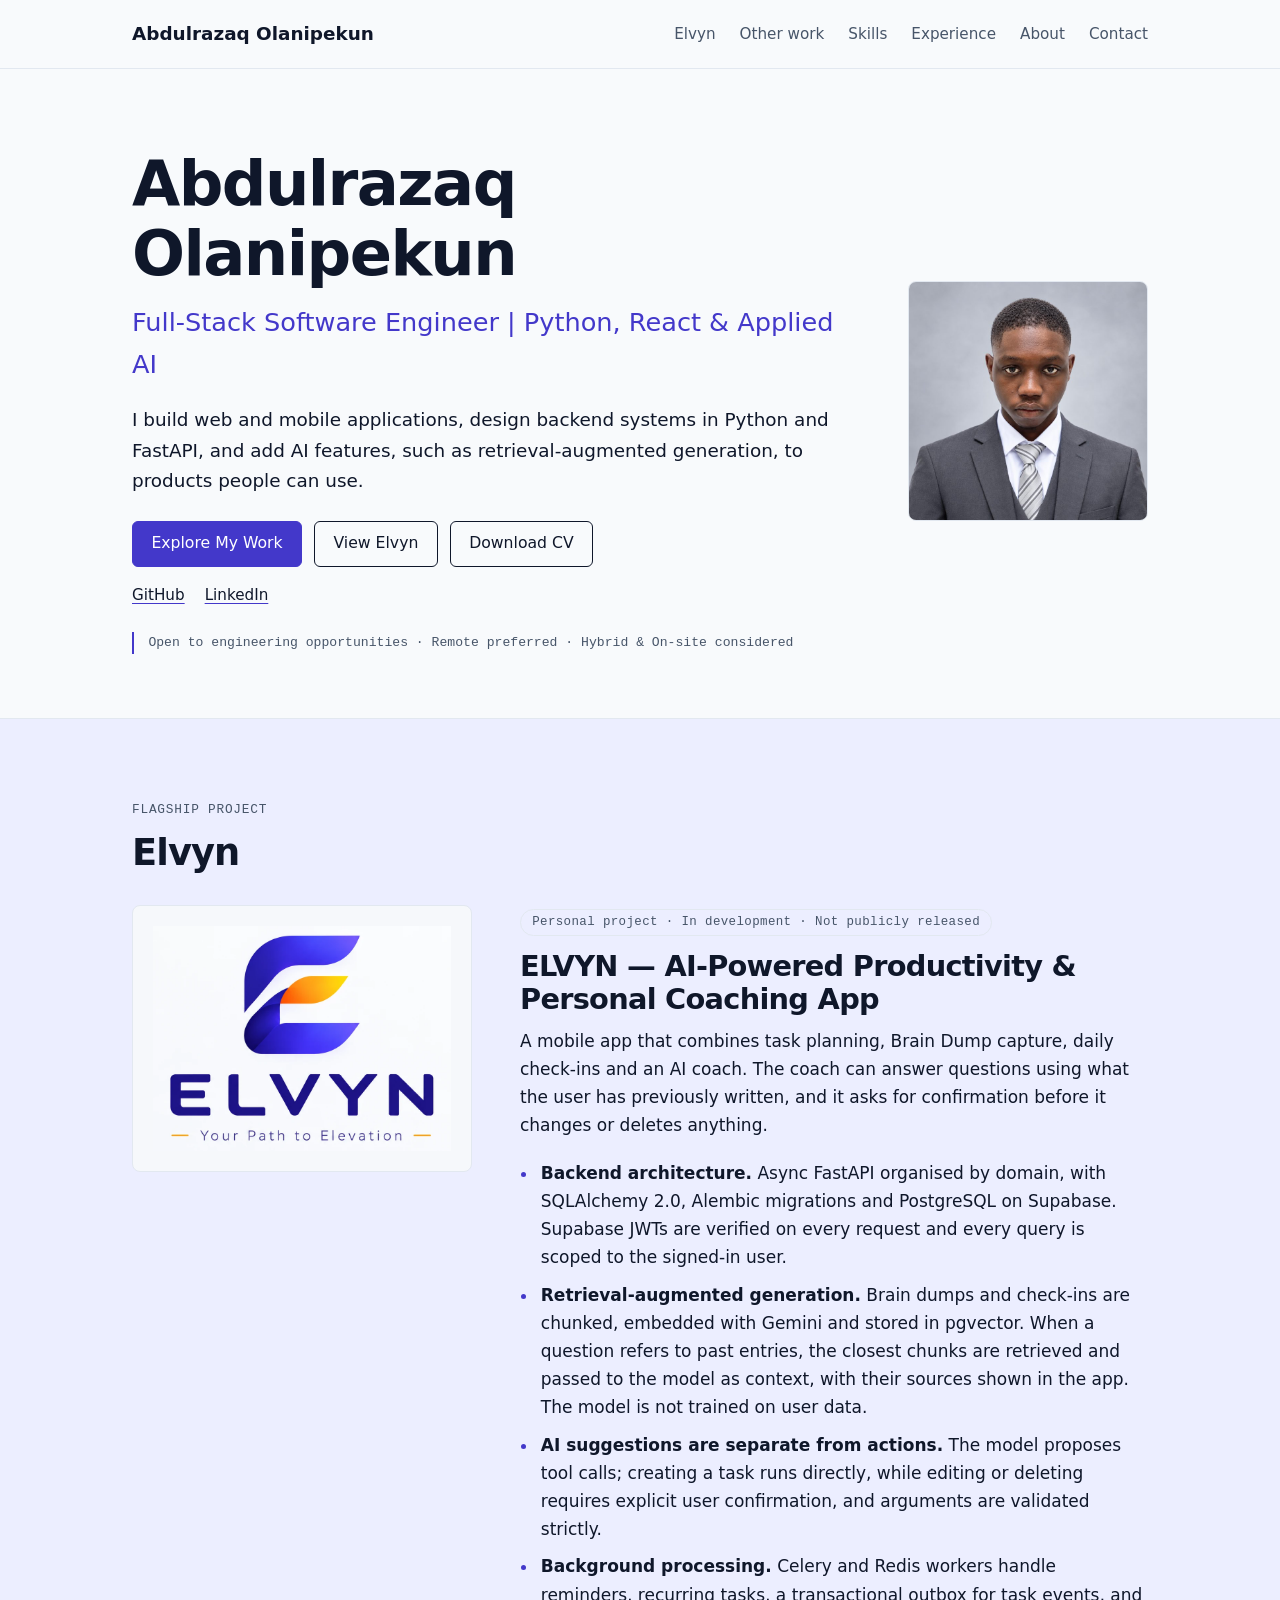
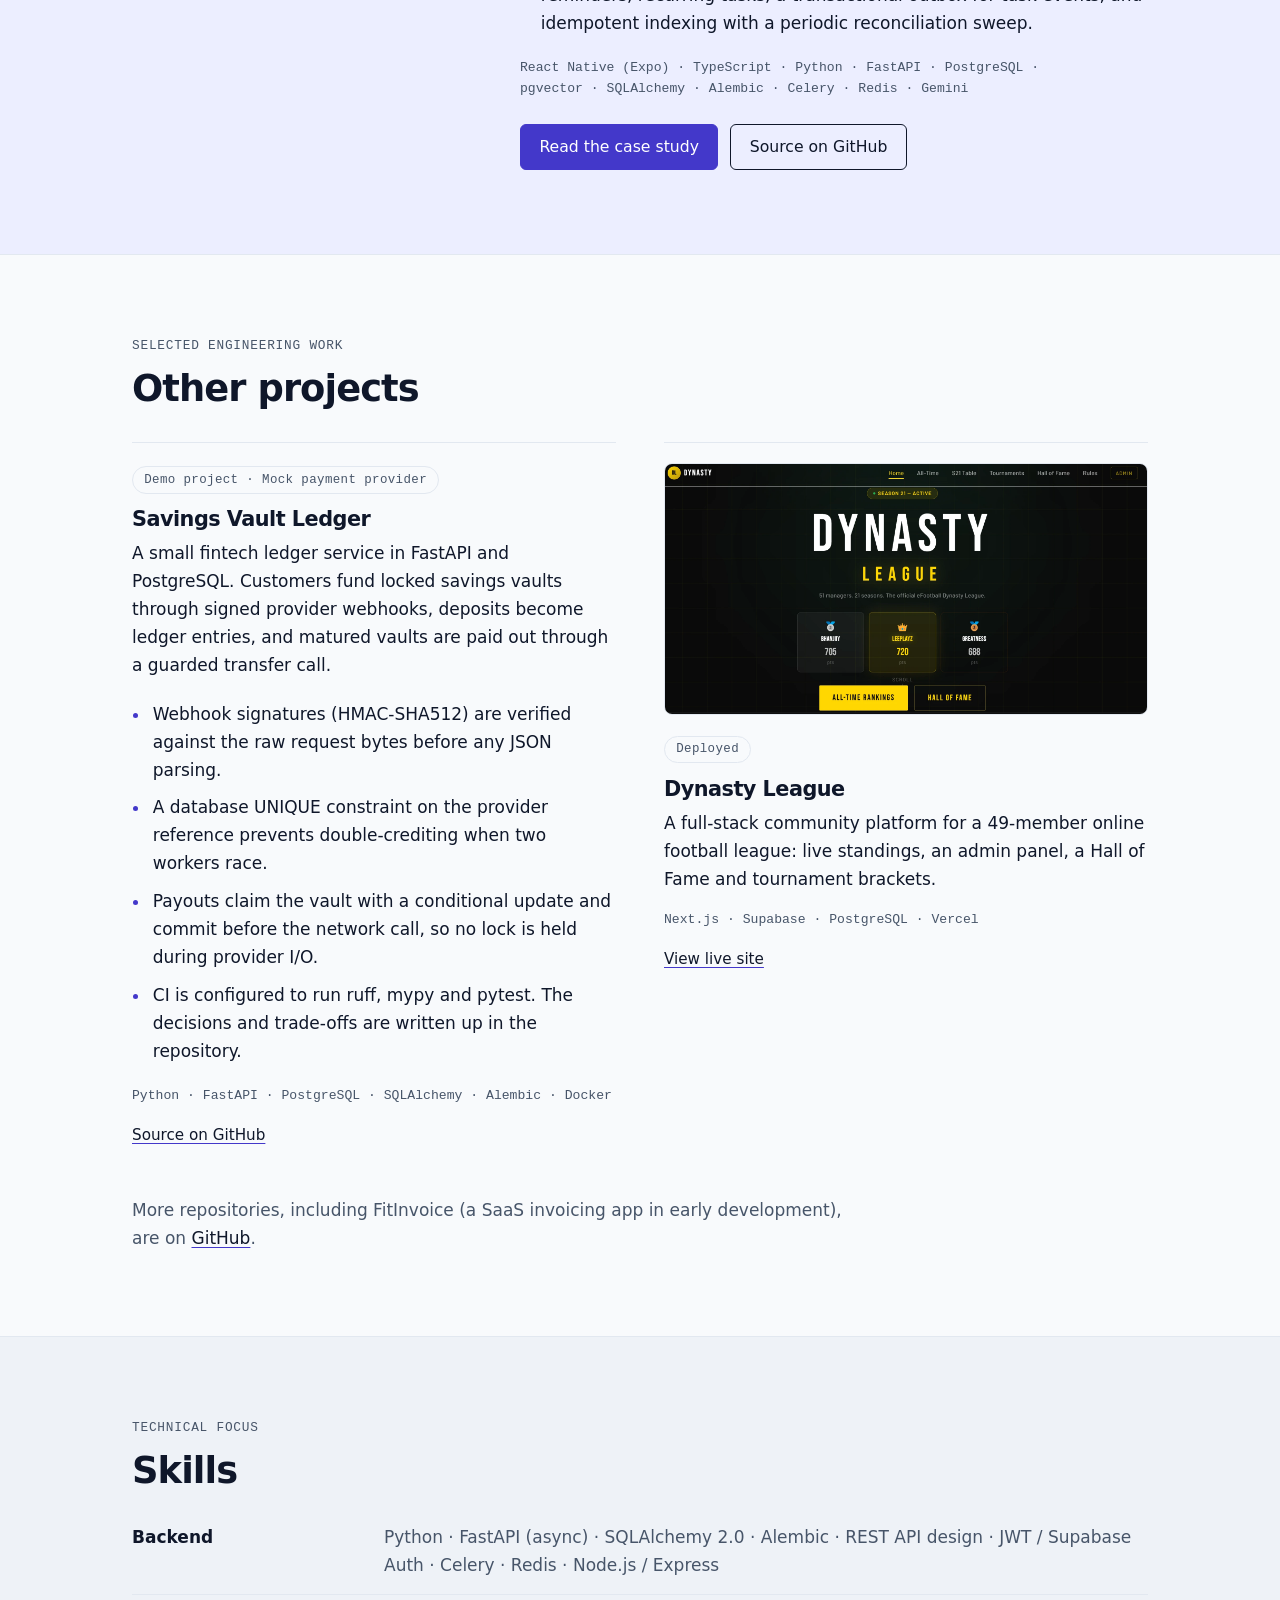
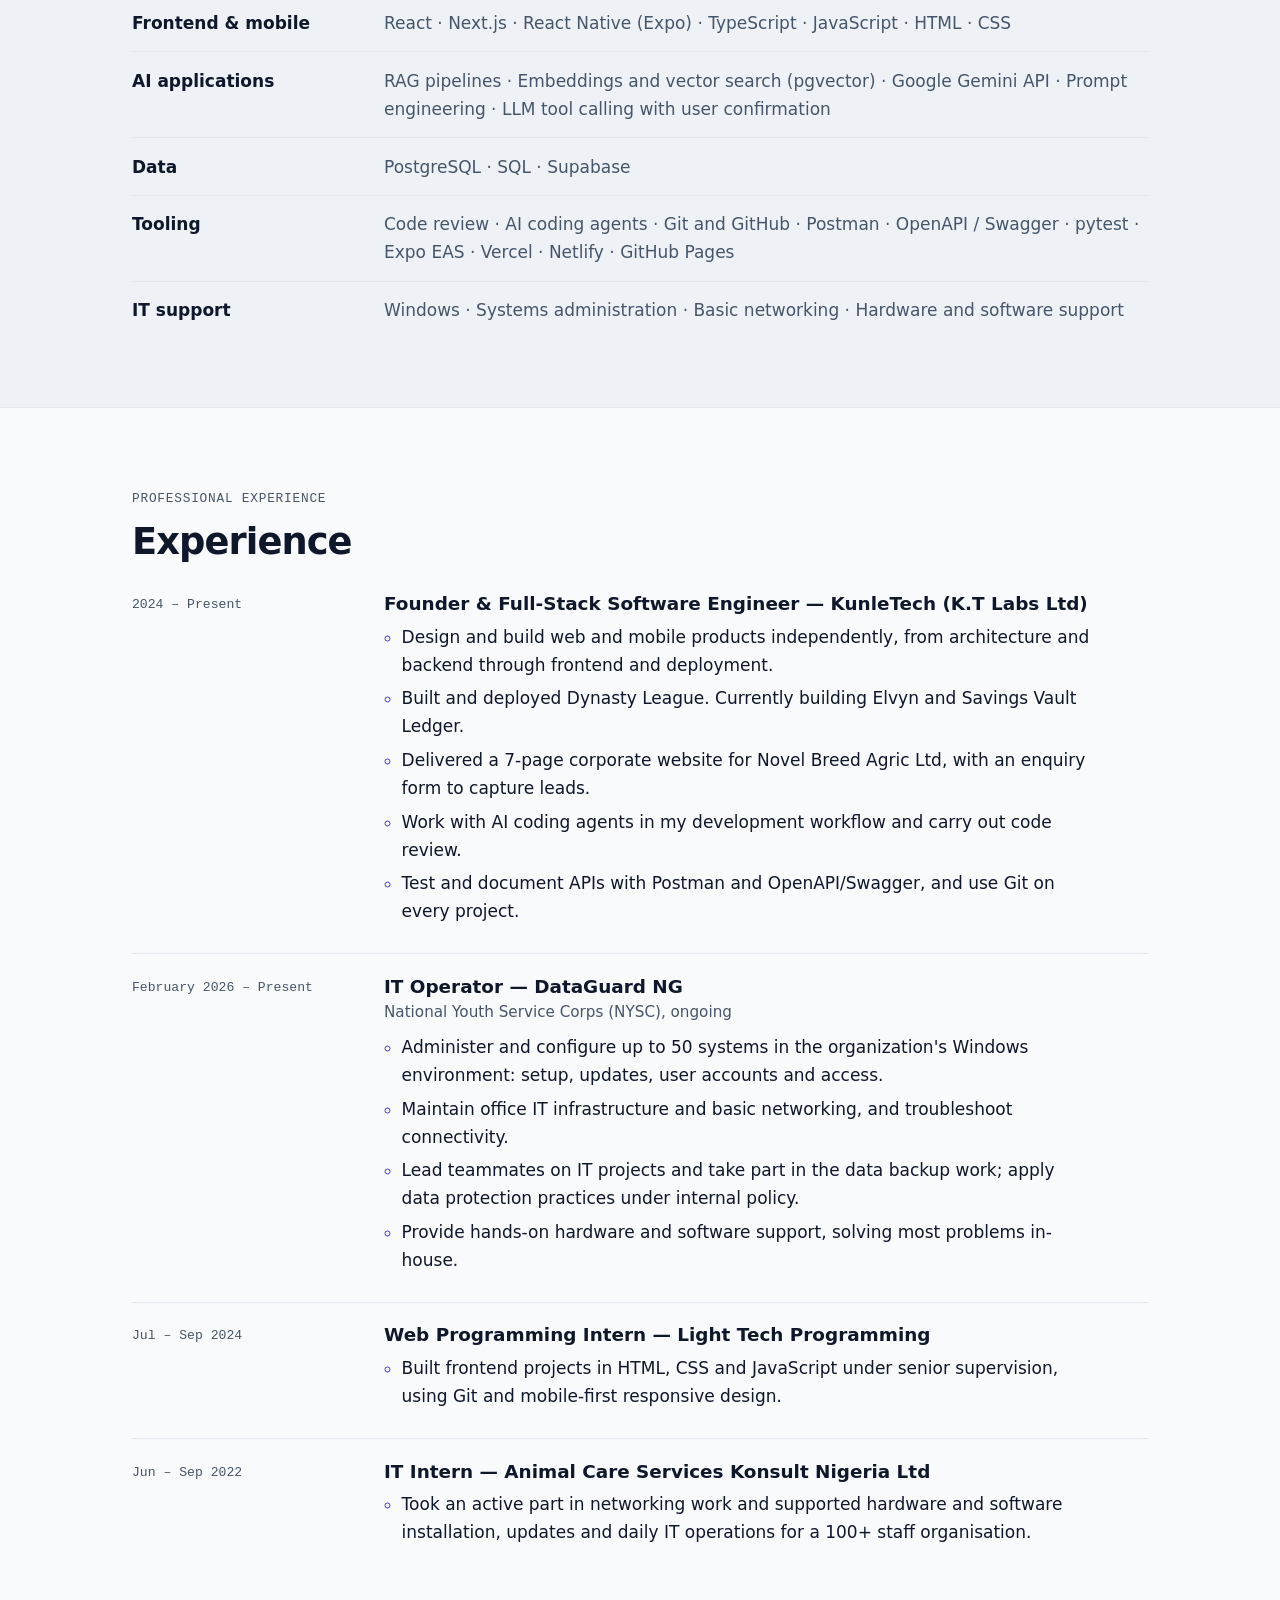
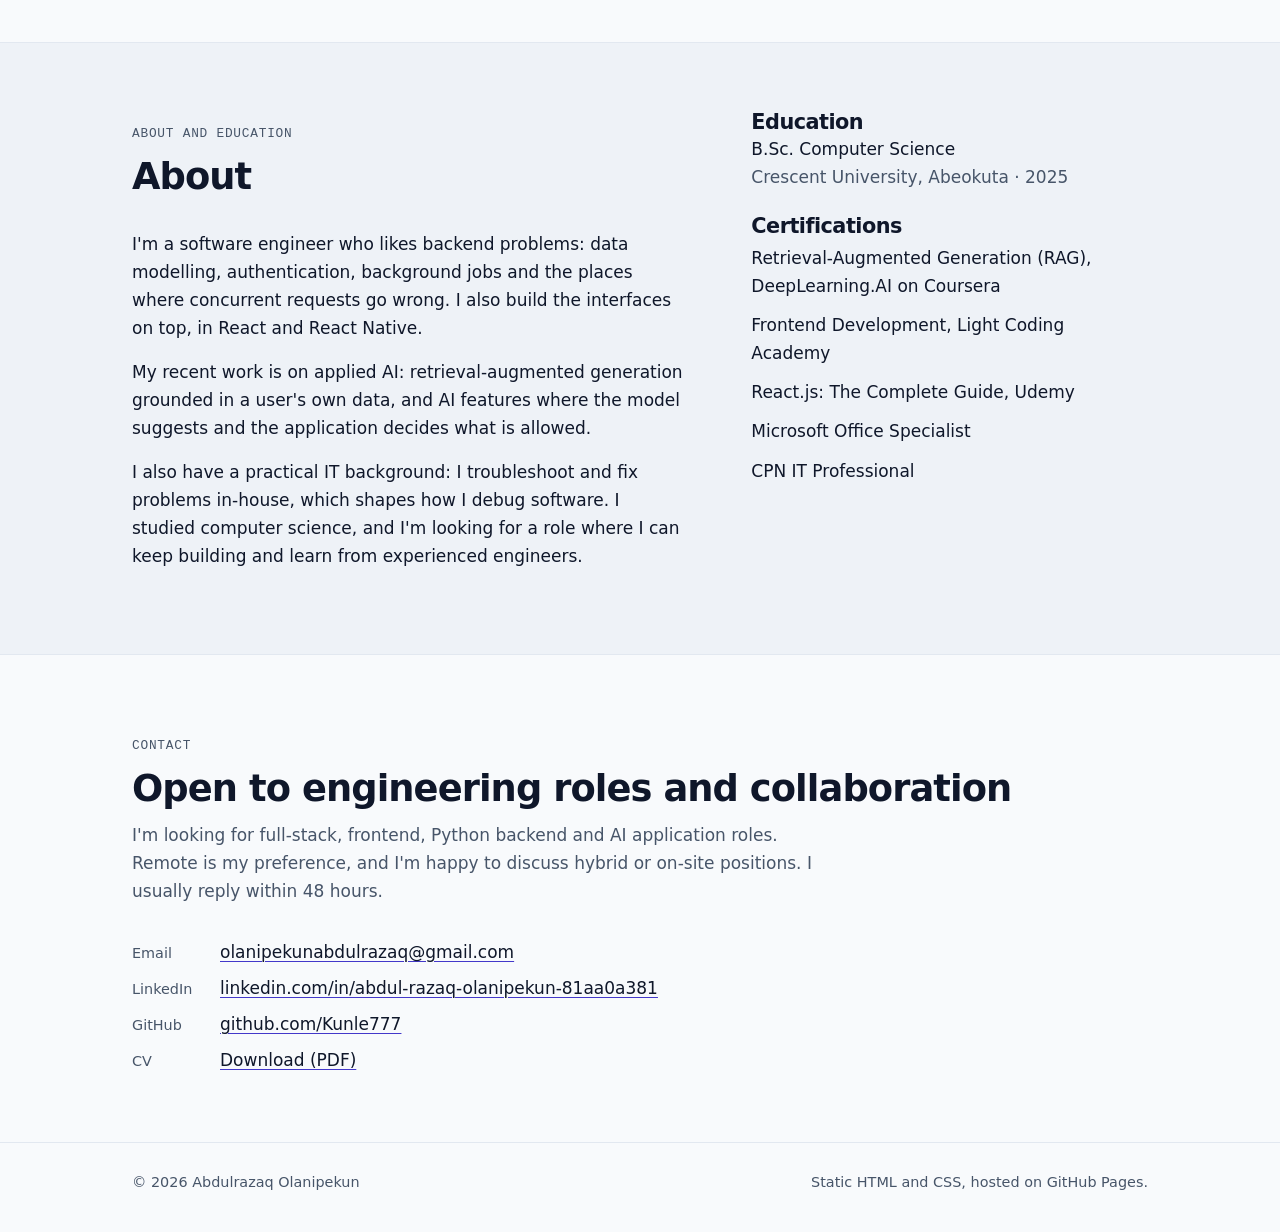
==== index.html @ 40284a31 "Site load faster" ====
<!DOCTYPE html>
<html lang="en">
<head>
  <meta charset="UTF-8" />
  <meta name="viewport" content="width=device-width, initial-scale=1" />
  <title>Abdulrazaq Olanipekun — Full-Stack Software Engineer</title>
  <meta name="description" content="Full-stack software engineer working in Python, FastAPI, React and React Native, with applied AI experience (RAG). Flagship project: Elvyn, an AI-assisted productivity app." />
  <meta name="robots" content="index, follow" />
  <link rel="canonical" href="https://kunle777.github.io/" />

  <meta property="og:type" content="website" />
  <meta property="og:title" content="Abdulrazaq Olanipekun — Full-Stack Software Engineer" />
  <meta property="og:description" content="Python, FastAPI, React and applied AI. See Elvyn, a FastAPI and React Native app with a retrieval-augmented generation (RAG) feature." />
  <meta property="og:url" content="https://kunle777.github.io/" />
  <meta property="og:image" content="https://kunle777.github.io/assets/images/og-image.png" />
  <meta name="twitter:card" content="summary_large_image" />

  <meta name="theme-color" content="#f8fafc" media="(prefers-color-scheme: light)" />
  <meta name="theme-color" content="#0e1117" media="(prefers-color-scheme: dark)" />
  <link rel="icon" type="image/x-icon" href="assets/favicon/favicon.ico" />
  <link rel="icon" type="image/png" sizes="32x32" href="assets/favicon/favicon-32x32.png" />
  <link rel="icon" type="image/png" sizes="16x16" href="assets/favicon/favicon-16x16.png" />
  <link rel="apple-touch-icon" sizes="180x180" href="assets/favicon/apple-touch-icon.png" />
  <link rel="manifest" href="assets/favicon/site.webmanifest" />

  <link rel="stylesheet" href="css/style.css" />

  <script type="application/ld+json">
  {
    "@context": "https://schema.org",
    "@type": "Person",
    "name": "Abdulrazaq Olanipekun",
    "url": "https://kunle777.github.io/",
    "image": "https://kunle777.github.io/assets/images/profile.jpg",
    "jobTitle": "Full-Stack Software Engineer",
    "description": "Full-stack software engineer working in Python, FastAPI, React and React Native, with applied AI experience (retrieval-augmented generation).",
    "email": "mailto:olanipekunabdulrazaq@gmail.com",
    "alumniOf": { "@type": "CollegeOrUniversity", "name": "Crescent University, Abeokuta" },
    "knowsAbout": ["Python", "FastAPI", "React", "React Native", "TypeScript", "PostgreSQL", "Retrieval-Augmented Generation"],
    "sameAs": [
      "https://github.com/Kunle777",
      "https://www.linkedin.com/in/abdul-razaq-olanipekun-81aa0a381"
    ]
  }
  </script>
</head>
<body>
  <a class="skip" href="#main">Skip to content</a>

  <header class="site-header">
    <div class="wrap">
      <a class="brand" href="#top">Abdulrazaq Olanipekun</a>
      <nav class="site-nav" aria-label="Primary">
        <ul>
          <li><a href="#elvyn">Elvyn</a></li>
          <li><a href="#work">Other work</a></li>
          <li><a href="#skills">Skills</a></li>
          <li><a href="#experience">Experience</a></li>
          <li><a href="#about">About</a></li>
          <li><a href="#contact">Contact</a></li>
        </ul>
      </nav>
    </div>
  </header>

  <main id="main">
    <div class="hero" id="top">
      <div class="wrap hero-grid">
        <div>
          <h1>Abdulrazaq Olanipekun</h1>
          <p class="role">Full-Stack Software Engineer | Python, React &amp; Applied AI</p>
          <p class="lede">I build web and mobile applications, design backend systems in Python and FastAPI, and add AI features, such as retrieval-augmented generation, to products people can use.</p>
          <div class="actions">
            <a class="btn btn-primary" href="#elvyn">Explore My Work</a>
            <a class="btn btn-secondary" href="elvyn/">View Elvyn</a>
            <a class="btn btn-secondary" href="assets/Abdulrazaq_Olanipekun_CV.pdf">Download CV</a>
          </div>
          <p class="social">
            <a href="https://github.com/Kunle777" rel="noopener">GitHub</a>
            <a href="https://www.linkedin.com/in/abdul-razaq-olanipekun-81aa0a381" rel="noopener">LinkedIn</a>
          </p>
          <p class="availability">Open to engineering opportunities · Remote preferred · Hybrid &amp; On-site considered</p>
        </div>
        <img class="portrait" src="assets/images/profile.jpg" width="240" height="240" alt="Portrait of Abdulrazaq Olanipekun" />
      </div>
    </div>

    <section id="elvyn" aria-labelledby="elvyn-title">
      <div class="wrap">
        <div class="section-head">
          <p class="eyebrow">Flagship project</p>
          <h2 id="elvyn-title">Elvyn</h2>
        </div>
        <div class="flagship">
          <div class="logo-frame">
            <img src="assets/images/elvyn-logo.webp" width="860" height="650" alt="Elvyn logo: a stylised letter E in indigo with an amber accent" loading="lazy" />
          </div>
          <div>
            <span class="status">Personal project · In development · Not publicly released</span>
            <h3>ELVYN — AI-Powered Productivity &amp; Personal Coaching App</h3>
            <p>A mobile app that combines task planning, Brain Dump capture, daily check-ins and an AI coach. The coach can answer questions using what the user has previously written, and it asks for confirmation before it changes or deletes anything.</p>
            <ul class="points">
              <li><strong>Backend architecture.</strong> Async FastAPI organised by domain, with SQLAlchemy 2.0, Alembic migrations and PostgreSQL on Supabase. Supabase JWTs are verified on every request and every query is scoped to the signed-in user.</li>
              <li><strong>Retrieval-augmented generation.</strong> Brain dumps and check-ins are chunked, embedded with Gemini and stored in pgvector. When a question refers to past entries, the closest chunks are retrieved and passed to the model as context, with their sources shown in the app. The model is not trained on user data.</li>
              <li><strong>AI suggestions are separate from actions.</strong> The model proposes tool calls; creating a task runs directly, while editing or deleting requires explicit user confirmation, and arguments are validated strictly.</li>
              <li><strong>Background processing.</strong> Celery and Redis workers handle reminders, recurring tasks, a transactional outbox for task events, and idempotent indexing with a periodic reconciliation sweep.</li>
            </ul>
            <p class="stack">React Native (Expo) · TypeScript · Python · FastAPI · PostgreSQL · pgvector · SQLAlchemy · Alembic · Celery · Redis · Gemini</p>
            <p class="actions">
              <a class="btn btn-primary" href="elvyn/">Read the case study</a>
              <a class="btn btn-secondary" href="https://github.com/Kunle777/change-app" rel="noopener">Source on GitHub</a>
            </p>
          </div>
        </div>
      </div>
    </section>

    <section id="work" aria-labelledby="work-title">
      <div class="wrap">
        <div class="section-head">
          <p class="eyebrow">Selected engineering work</p>
          <h2 id="work-title">Other projects</h2>
        </div>
        <div class="work-grid">
          <article class="work-item">
            <span class="status">Demo project · Mock payment provider</span>
            <h3>Savings Vault Ledger</h3>
            <p>A small fintech ledger service in FastAPI and PostgreSQL. Customers fund locked savings vaults through signed provider webhooks, deposits become ledger entries, and matured vaults are paid out through a guarded transfer call.</p>
            <ul class="points">
              <li>Webhook signatures (HMAC-SHA512) are verified against the raw request bytes before any JSON parsing.</li>
              <li>A database UNIQUE constraint on the provider reference prevents double-crediting when two workers race.</li>
              <li>Payouts claim the vault with a conditional update and commit before the network call, so no lock is held during provider I/O.</li>
              <li>CI is configured to run ruff, mypy and pytest. The decisions and trade-offs are written up in the repository.</li>
            </ul>
            <p class="stack">Python · FastAPI · PostgreSQL · SQLAlchemy · Alembic · Docker</p>
            <p class="links"><a href="https://github.com/Kunle777/savings-vault-ledger" rel="noopener">Source on GitHub</a></p>
          </article>

          <article class="work-item">
            <img src="assets/images/dynasty-league.webp" width="1830" height="950" alt="Screenshot of the Dynasty League community platform" loading="lazy" />
            <span class="status">Deployed</span>
            <h3>Dynasty League</h3>
            <p>A full-stack community platform for a 49-member online football league: live standings, an admin panel, a Hall of Fame and tournament brackets.</p>
            <p class="stack">Next.js · Supabase · PostgreSQL · Vercel</p>
            <p class="links"><a href="https://dynasty-league-h2lr.vercel.app" rel="noopener">View live site</a></p>
          </article>
        </div>
        <p class="more">More repositories, including FitInvoice (a SaaS invoicing app in early development), are on <a href="https://github.com/Kunle777?tab=repositories" rel="noopener">GitHub</a>.</p>
      </div>
    </section>

    <section id="skills" aria-labelledby="skills-title">
      <div class="wrap">
        <div class="section-head">
          <p class="eyebrow">Technical focus</p>
          <h2 id="skills-title">Skills</h2>
        </div>
        <dl class="skills">
          <div><dt>Backend</dt><dd>Python · FastAPI (async) · SQLAlchemy 2.0 · Alembic · REST API design · JWT / Supabase Auth · Celery · Redis · Node.js / Express</dd></div>
          <div><dt>Frontend &amp; mobile</dt><dd>React · Next.js · React Native (Expo) · TypeScript · JavaScript · HTML · CSS</dd></div>
          <div><dt>AI applications</dt><dd>RAG pipelines · Embeddings and vector search (pgvector) · Google Gemini API · Prompt engineering · LLM tool calling with user confirmation</dd></div>
          <div><dt>Data</dt><dd>PostgreSQL · SQL · Supabase</dd></div>
          <div><dt>Tooling</dt><dd>Code review · AI coding agents · Git and GitHub · Postman · OpenAPI / Swagger · pytest · Expo EAS · Vercel · Netlify · GitHub Pages</dd></div>
          <div><dt>IT support</dt><dd>Windows · Systems administration · Basic networking · Hardware and software support</dd></div>
        </dl>
      </div>
    </section>

    <section id="experience" aria-labelledby="experience-title">
      <div class="wrap">
        <div class="section-head">
          <p class="eyebrow">Professional experience</p>
          <h2 id="experience-title">Experience</h2>
        </div>
        <ol class="role-list">
          <li>
            <div class="when">2024 – Present</div>
            <div>
              <h3>Founder &amp; Full-Stack Software Engineer — KunleTech (K.T Labs Ltd)</h3>
              <ul>
                <li>Design and build web and mobile products independently, from architecture and backend through frontend and deployment.</li>
                <li>Built and deployed Dynasty League. Currently building Elvyn and Savings Vault Ledger.</li>
                <li>Delivered a 7-page corporate website for Novel Breed Agric Ltd, with an enquiry form to capture leads.</li>
                <li>Work with AI coding agents in my development workflow and carry out code review.</li>
                <li>Test and document APIs with Postman and OpenAPI/Swagger, and use Git on every project.</li>
              </ul>
            </div>
          </li>
          <li>
            <div class="when">February 2026 – Present</div>
            <div>
              <h3>IT Operator — DataGuard NG</h3>
              <p class="note">National Youth Service Corps (NYSC), ongoing</p>
              <ul>
                <li>Administer and configure up to 50 systems in the organization's Windows environment: setup, updates, user accounts and access.</li>
                <li>Maintain office IT infrastructure and basic networking, and troubleshoot connectivity.</li>
                <li>Lead teammates on IT projects and take part in the data backup work; apply data protection practices under internal policy.</li>
                <li>Provide hands-on hardware and software support, solving most problems in-house.</li>
              </ul>
            </div>
          </li>
          <li>
            <div class="when">Jul – Sep 2024</div>
            <div>
              <h3>Web Programming Intern — Light Tech Programming</h3>
              <ul><li>Built frontend projects in HTML, CSS and JavaScript under senior supervision, using Git and mobile-first responsive design.</li></ul>
            </div>
          </li>
          <li>
            <div class="when">Jun – Sep 2022</div>
            <div>
              <h3>IT Intern — Animal Care Services Konsult Nigeria Ltd</h3>
              <ul><li>Took an active part in networking work and supported hardware and software installation, updates and daily IT operations for a 100+ staff organisation.</li></ul>
            </div>
          </li>
        </ol>
      </div>
    </section>

    <section id="about" aria-labelledby="about-title">
      <div class="wrap two-col">
        <div>
          <div class="section-head">
            <p class="eyebrow">About and education</p>
            <h2 id="about-title">About</h2>
          </div>
          <p>I'm a software engineer who likes backend problems: data modelling, authentication, background jobs and the places where concurrent requests go wrong. I also build the interfaces on top, in React and React Native.</p>
          <p>My recent work is on applied AI: retrieval-augmented generation grounded in a user's own data, and AI features where the model suggests and the application decides what is allowed.</p>
          <p>I also have a practical IT background: I troubleshoot and fix problems in-house, which shapes how I debug software. I studied computer science, and I'm looking for a role where I can keep building and learn from experienced engineers.</p>
        </div>
        <div>
          <h3>Education</h3>
          <p>B.Sc. Computer Science<br /><span class="muted">Crescent University, Abeokuta · 2025</span></p>
          <h3 style="margin-top:1.5rem">Certifications</h3>
          <ul class="plain-list">
            <li>Retrieval-Augmented Generation (RAG), DeepLearning.AI on Coursera</li>
            <li>Frontend Development, Light Coding Academy</li>
            <li>React.js: The Complete Guide, Udemy</li>
            <li>Microsoft Office Specialist</li>
            <li>CPN IT Professional</li>
          </ul>
        </div>
      </div>
    </section>

    <section id="contact" aria-labelledby="contact-title">
      <div class="wrap">
        <div class="section-head">
          <p class="eyebrow">Contact</p>
          <h2 id="contact-title">Open to engineering roles and collaboration</h2>
          <p>I'm looking for full-stack, frontend, Python backend and AI application roles. Remote is my preference, and I'm happy to discuss hybrid or on-site positions. I usually reply within 48 hours.</p>
        </div>
        <ul class="contact-list">
          <li><span>Email</span><a href="mailto:olanipekunabdulrazaq@gmail.com">olanipekunabdulrazaq@gmail.com</a></li>
          <li><span>LinkedIn</span><a href="https://www.linkedin.com/in/abdul-razaq-olanipekun-81aa0a381" rel="noopener">linkedin.com/in/abdul-razaq-olanipekun-81aa0a381</a></li>
          <li><span>GitHub</span><a href="https://github.com/Kunle777" rel="noopener">github.com/Kunle777</a></li>
          <li><span>CV</span><a href="assets/Abdulrazaq_Olanipekun_CV.pdf">Download (PDF)</a></li>
        </ul>
      </div>
    </section>
  </main>

  <footer class="site-footer">
    <div class="wrap">
      <p>© 2026 Abdulrazaq Olanipekun</p>
      <p>Static HTML and CSS, hosted on GitHub Pages.</p>
    </div>
  </footer>
</body>
</html>
---- css/style.css ----
/* Abdulrazaq Olanipekun — portfolio
   One stylesheet shared by index.html and elvyn/index.html. */


:root {
  --bg: #f8fafc;
  --surface: #ffffff;
  --ink: #0f172a;
  --muted: #475569;
  --rule: #e2e8f0;
  --accent: #4338ca;
  --on-ink: #f8fafc;
  --focus: #4338ca;
  --tint: #eef2f7;
  --tint-accent: #eceeff;

  --display: system-ui, -apple-system, "Segoe UI", Roboto, Arial, sans-serif;
  --sans: system-ui, -apple-system, "Segoe UI", Roboto, Arial, sans-serif;
  --mono: ui-monospace, "SFMono-Regular", Menlo, Consolas, monospace;

  --measure: 66ch;
  --wrap: 1080px;
  --gutter: clamp(1rem, 4vw, 2rem);
}

@media (prefers-color-scheme: dark) {
  :root:not([data-theme="light"]) {
    --bg: #0e1117;
    --surface: #151a23;
    --ink: #e8eaf0;
    --muted: #9aa3b2;
    --rule: #262c38;
    --accent: #9aa1ff;
    --on-ink: #0e1117;
    --focus: #9aa1ff;
    --tint: #121721;
    --tint-accent: #171a2e;
  }
}

*, *::before, *::after { box-sizing: border-box; }

html {
  scroll-behavior: smooth;
  -webkit-text-size-adjust: 100%;
}

body {
  margin: 0;
  background: var(--bg);
  color: var(--ink);
  font-family: var(--sans);
  font-size: 1.0625rem;
  line-height: 1.65;
  font-feature-settings: "ss01" 0;
  -webkit-font-smoothing: antialiased;
}

img { max-width: 100%; height: auto; display: block; }

a {
  color: var(--ink);
  text-decoration-color: var(--accent);
  text-decoration-thickness: 1px;
  text-underline-offset: 0.2em;
}
a:hover { color: var(--accent); }

:focus-visible {
  outline: 2px solid var(--focus);
  outline-offset: 3px;
  border-radius: 2px;
}

.wrap {
  max-width: var(--wrap);
  margin: 0 auto;
  padding: 0 var(--gutter);
}

.skip {
  position: absolute;
  left: var(--gutter);
  top: -4rem;
  background: var(--ink);
  color: var(--on-ink);
  padding: 0.6rem 1rem;
  z-index: 10;
}
.skip:focus { top: 0.75rem; color: var(--on-ink); }

/* ---------- Header ---------- */
.site-header {
  border-bottom: 1px solid var(--rule);
}
.site-header .wrap {
  display: flex;
  flex-wrap: wrap;
  align-items: center;
  justify-content: space-between;
  gap: 0.5rem 1.5rem;
  padding-top: 1rem;
  padding-bottom: 1rem;
}
.brand {
  font-family: var(--display);
  font-weight: 700;
  font-size: 1.15rem;
  text-decoration: none;
}
.site-nav ul {
  display: flex;
  flex-wrap: wrap;
  gap: 0.25rem 1.5rem;
  list-style: none;
  margin: 0;
  padding: 0;
  font-size: 0.95rem;
}
.site-nav a { text-decoration: none; color: var(--muted); padding: 0.35rem 0; display: inline-block; }
.site-nav a:hover, .site-nav a[aria-current="page"] { color: var(--ink); }

/* ---------- Type ---------- */
h1, h2, h3 {
  font-family: var(--display);
  font-weight: 700;
  line-height: 1.12;
  letter-spacing: -0.025em;
  margin: 0;
}
h1 { font-size: clamp(2.4rem, 6vw, 3.9rem); }
h2 { font-size: clamp(1.7rem, 3.4vw, 2.3rem); }
h3 { font-size: 1.3rem; }

p { margin: 0 0 1rem; max-width: var(--measure); }

.eyebrow {
  font-family: var(--mono);
  font-size: 0.8rem;
  letter-spacing: 0.06em;
  text-transform: uppercase;
  color: var(--accent);
  margin: 0 0 0.75rem;
}
.muted { color: var(--muted); }
.mono { font-family: var(--mono); font-size: 0.85rem; }

/* ---------- Hero ---------- */
.hero { padding: clamp(2.5rem, 7vw, 5rem) 0 clamp(2.5rem, 6vw, 4rem); }
.hero-grid {
  display: grid;
  grid-template-columns: 1fr;
  gap: 2rem;
  align-items: center;
}
.hero .role {
  font-family: var(--display);
  font-size: clamp(1.2rem, 2.6vw, 1.6rem);
  color: var(--accent);
  margin: 0.75rem 0 1.25rem;
}
.hero .lede { font-size: 1.15rem; color: var(--ink); }
.hero .portrait {
  width: min(240px, 60vw);
  aspect-ratio: 1;
  object-fit: cover;
  border-radius: 8px;
  border: 1px solid var(--rule);
}
.availability {
  font-family: var(--mono);
  font-size: 0.82rem;
  color: var(--muted);
  margin: 1.5rem 0 0;
  padding-left: 0.9rem;
  border-left: 2px solid var(--accent);
  max-width: none;
}
.actions { display: flex; flex-wrap: wrap; gap: 0.75rem; margin: 1.5rem 0 1rem; }
.btn {
  display: inline-block;
  padding: 0.7rem 1.15rem;
  border: 1px solid var(--ink);
  border-radius: 6px;
  font-weight: 500;
  font-size: 0.98rem;
  text-decoration: none;
  line-height: 1.2;
}
.btn-primary { background: var(--accent); border-color: var(--accent); color: #fff; }
.btn-primary:hover { background: var(--ink); border-color: var(--ink); color: var(--on-ink); }
.btn-secondary { background: transparent; color: var(--ink); }
.btn-secondary:hover { border-color: var(--accent); color: var(--accent); background: transparent; }
.social { display: flex; gap: 1.25rem; font-size: 0.95rem; margin: 0; }

@media (min-width: 760px) {
  .hero-grid { grid-template-columns: 1fr 240px; gap: 3.5rem; }
}

/* ---------- Sections ---------- */
section { padding: clamp(2.5rem, 6vw, 4.25rem) 0; border-top: 1px solid var(--rule); }
.section-head { margin-bottom: 2rem; }
.section-head p { color: var(--muted); margin-top: 0.75rem; }

/* Section bands */
#elvyn { background: var(--tint-accent); }
#skills, #about { background: var(--tint); }

/* ---------- Flagship ---------- */
.flagship {
  display: grid;
  gap: 2rem;
  grid-template-columns: 1fr;
}
.logo-frame {
  background: #f6f8fb;
  border: 1px solid var(--rule);
  border-radius: 8px;
  padding: 1.25rem;
  display: flex;
  align-items: center;
  justify-content: center;
}
.logo-frame img { width: min(100%, 360px); }
.status {
  display: inline-block;
  font-family: var(--mono);
  font-size: 0.78rem;
  letter-spacing: 0.03em;
  border: 1px solid var(--rule);
  border-radius: 999px;
  padding: 0.15rem 0.7rem;
  color: var(--muted);
  margin-bottom: 0.9rem;
}
.flagship h3 { font-size: clamp(1.4rem, 3vw, 1.8rem); margin-bottom: 0.75rem; }
.points { margin: 1.25rem 0; padding-left: 1.1rem; max-width: var(--measure); }
.points li { margin-bottom: 0.6rem; padding-left: 0.2rem; }
.points li::marker { color: var(--accent); }
.stack { font-family: var(--mono); font-size: 0.82rem; color: var(--muted); max-width: var(--measure); }

@media (min-width: 860px) {
  .flagship { grid-template-columns: 340px 1fr; gap: 3rem; align-items: start; }
}

/* ---------- Secondary work ---------- */
.work-grid { display: grid; gap: 2.5rem; grid-template-columns: 1fr; }
.work-item { border-top: 1px solid var(--rule); padding-top: 1.25rem; }
.work-item img { border: 1px solid var(--rule); border-radius: 8px; margin-bottom: 1.1rem; }
.work-item h3 { margin-bottom: 0.5rem; }
.work-item .links { margin-top: 0.75rem; font-size: 0.95rem; }
.more { margin-top: 2rem; color: var(--muted); }
@media (min-width: 860px) { .work-grid { grid-template-columns: 1fr 1fr; gap: 3rem; } }

/* ---------- Skills ---------- */
.skills { display: grid; gap: 0; margin: 0; }
.skills div { display: grid; gap: 0.15rem 2rem; grid-template-columns: 1fr; padding: 0.9rem 0; border-top: 1px solid var(--rule); }
.skills div:first-child { border-top: 0; padding-top: 0; }
.skills dt { font-weight: 600; }
.skills dd { margin: 0; color: var(--muted); }
@media (min-width: 760px) { .skills div { grid-template-columns: 220px 1fr; } }

/* ---------- Experience ---------- */
.role-list { list-style: none; margin: 0; padding: 0; }
.role-list > li { padding: 1.4rem 0; border-top: 1px solid var(--rule); display: grid; gap: 0.35rem 2rem; grid-template-columns: 1fr; }
.role-list > li:first-child { border-top: 0; padding-top: 0; }
.role-list .when { font-family: var(--mono); font-size: 0.82rem; color: var(--muted); }
.role-list h3 { font-size: 1.15rem; font-family: var(--sans); font-weight: 600; letter-spacing: 0; }
.role-list ul { margin: 0.5rem 0 0; padding-left: 1.1rem; color: var(--ink); max-width: var(--measure); }
.role-list ul li { margin-bottom: 0.35rem; }
.role-list ul li::marker { color: var(--accent); }
.role-list .note { color: var(--muted); font-size: 0.95rem; margin: 0.15rem 0 0; }
@media (min-width: 760px) { .role-list > li { grid-template-columns: 220px 1fr; } }

/* ---------- About / contact ---------- */
.two-col { display: grid; gap: 2rem; grid-template-columns: 1fr; }
@media (min-width: 860px) { .two-col { grid-template-columns: 1.4fr 1fr; gap: 4rem; } }
.plain-list { list-style: none; padding: 0; margin: 0; }
.plain-list li { padding: 0.35rem 0; }
.contact-list { list-style: none; padding: 0; margin: 1.25rem 0 0; display: grid; gap: 0.5rem; }
.contact-list span { display: inline-block; min-width: 5.5rem; color: var(--muted); font-size: 0.9rem; }

/* ---------- Footer ---------- */
.site-footer { border-top: 1px solid var(--rule); padding: 1.75rem 0 2.5rem; color: var(--muted); font-size: 0.9rem; }
.site-footer .wrap { display: flex; flex-wrap: wrap; justify-content: space-between; gap: 0.5rem 2rem; }
.site-footer p { margin: 0; max-width: none; }

/* ---------- Case study ---------- */
.article { padding: clamp(2rem, 5vw, 3.5rem) 0 3rem; }
.article .wrap { max-width: 820px; }
.article h1 { font-size: clamp(2rem, 5vw, 3rem); margin-bottom: 1rem; }
.article h2 { font-size: clamp(1.4rem, 3vw, 1.8rem); margin: 3rem 0 1rem; padding-top: 2rem; border-top: 1px solid var(--rule); }
.article h3 { font-size: 1.1rem; font-family: var(--sans); font-weight: 600; margin: 1.75rem 0 0.5rem; letter-spacing: 0; }
.article ul, .article ol { max-width: var(--measure); padding-left: 1.25rem; }
.article li { margin-bottom: 0.45rem; }
.article li::marker { color: var(--accent); }
.back { font-size: 0.92rem; display: inline-block; margin-bottom: 1.25rem; }
.facts { display: grid; grid-template-columns: 1fr; gap: 0.5rem 2rem; margin: 1.5rem 0 0; padding: 1rem 0; border-top: 1px solid var(--rule); border-bottom: 1px solid var(--rule); }
.facts div { display: grid; grid-template-columns: 7rem 1fr; gap: 1rem; }
.facts dt { font-family: var(--mono); font-size: 0.8rem; color: var(--muted); text-transform: uppercase; letter-spacing: 0.05em; padding-top: 0.2rem; }
.facts dd { margin: 0; }
.callout {
  background: var(--surface);
  border: 1px solid var(--rule);
  border-left: 3px solid var(--accent);
  border-radius: 6px;
  padding: 1rem 1.25rem;
  margin: 1.5rem 0;
  max-width: var(--measure);
}
.callout p:last-child { margin-bottom: 0; }
figure { margin: 1.75rem 0; }
figcaption { font-size: 0.9rem; color: var(--muted); margin-top: 0.6rem; max-width: var(--measure); }
.diagram { width: 100%; height: auto; background: var(--surface); border: 1px solid var(--rule); border-radius: 8px; }
.diagram text { font-family: var(--sans); fill: var(--ink); font-size: 14px; }
.diagram .sub { fill: var(--muted); font-size: 12px; }
.diagram .box { fill: var(--bg); stroke: var(--muted); stroke-width: 1.25; }
.diagram .box-accent { fill: var(--bg); stroke: var(--accent); stroke-width: 1.75; }
.diagram .line { stroke: var(--muted); stroke-width: 1.25; fill: none; }
.diagram .head { fill: var(--muted); }
pre {
  background: var(--surface);
  border: 1px solid var(--rule);
  border-radius: 8px;
  padding: 1rem 1.1rem;
  overflow-x: auto;
  font-family: var(--mono);
  font-size: 0.82rem;
  line-height: 1.55;
  margin: 0;
}
code { font-family: var(--mono); font-size: 0.9em; }
.table-wrap { overflow-x: auto; margin: 1rem 0; }
table.compare { border-collapse: collapse; width: 100%; font-size: 0.95rem; min-width: 520px; }
table.compare th, table.compare td { text-align: left; padding: 0.55rem 0.75rem 0.55rem 0; border-bottom: 1px solid var(--rule); vertical-align: top; }
table.compare th { font-weight: 600; }

/* ---------- Motion ---------- */
a, .btn { transition: color 0.15s ease, background-color 0.15s ease, border-color 0.15s ease; }
@media (prefers-reduced-motion: reduce) {
  html { scroll-behavior: auto; }
  *, *::before, *::after { transition: none !important; animation: none !important; }
}

@media print {
  .site-header, .skip, .actions { display: none; }
  body { background: #fff; color: #000; }
}


/* ---------- Case study: summary and responsive diagram ---------- */
.glance {
  background: var(--tint-accent);
  border: 1px solid var(--rule);
  border-left: 4px solid var(--accent);
  border-radius: 8px;
  padding: 1.25rem 1.4rem 1.1rem;
  margin: 2rem 0 0;
}
.glance .eyebrow { margin-bottom: 0.9rem; }
.glance ul { list-style: none; margin: 0; padding: 0; max-width: none; display: grid; gap: 0.9rem; }
.glance li { margin: 0; }
.glance a { display: block; text-decoration: none; color: var(--ink); line-height: 1.5; }
.glance a strong { color: var(--accent); display: block; }
.glance a:hover strong { text-decoration: underline; }

.flow-list { display: none; margin: 0; padding-left: 1.25rem; }
.flow-list li { margin-bottom: 0.7rem; }
.diagram-svg { display: block; }
@media (max-width: 719px) {
  .diagram-svg { display: none; }
  .flow-list { display: block; }
  .glance { padding: 1.1rem 1.1rem 1rem; }
  .facts div { grid-template-columns: 1fr; gap: 0.1rem; }
  .site-nav a { padding: 0.55rem 0; }
  .btn { padding: 0.85rem 1.1rem; }
  .actions .btn { flex: 1 1 auto; text-align: center; }
  .article h2 { margin-top: 2.25rem; padding-top: 1.5rem; }
}
.btn { padding: 0.8rem 1.15rem; }
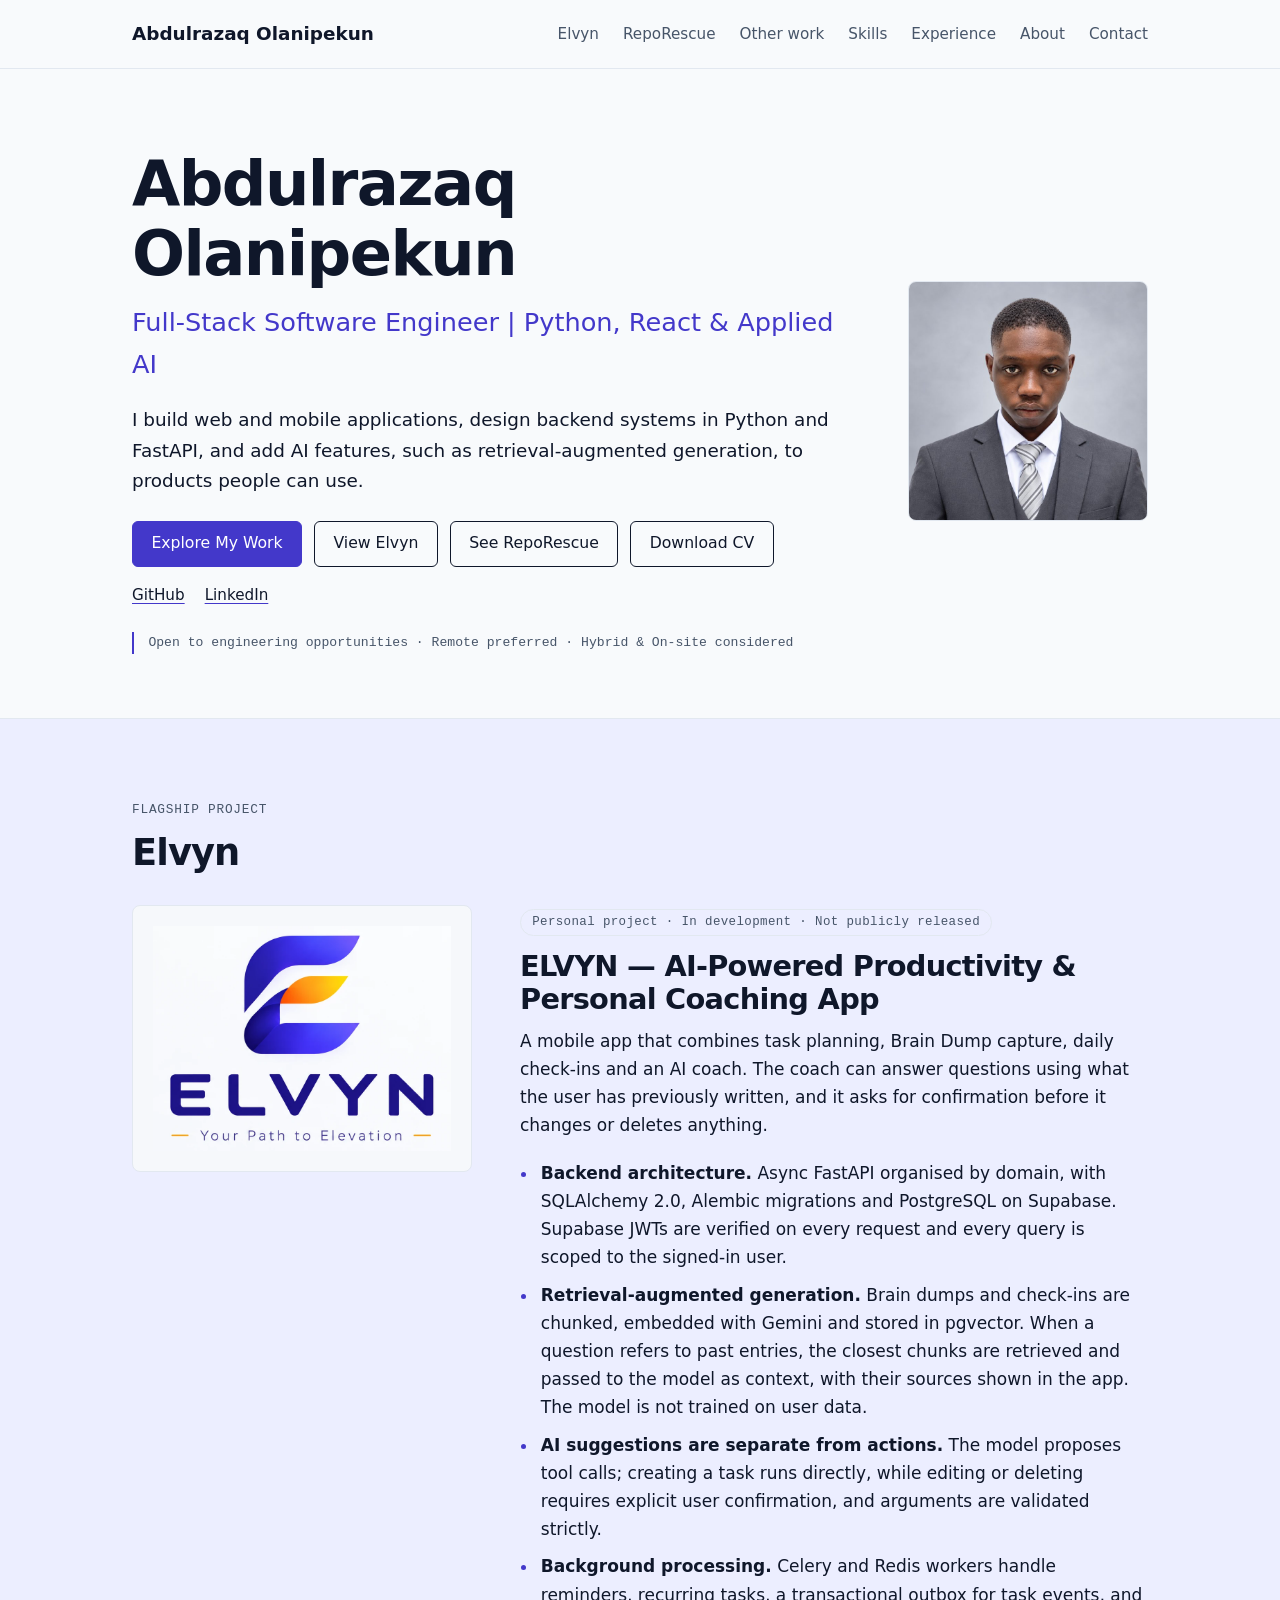
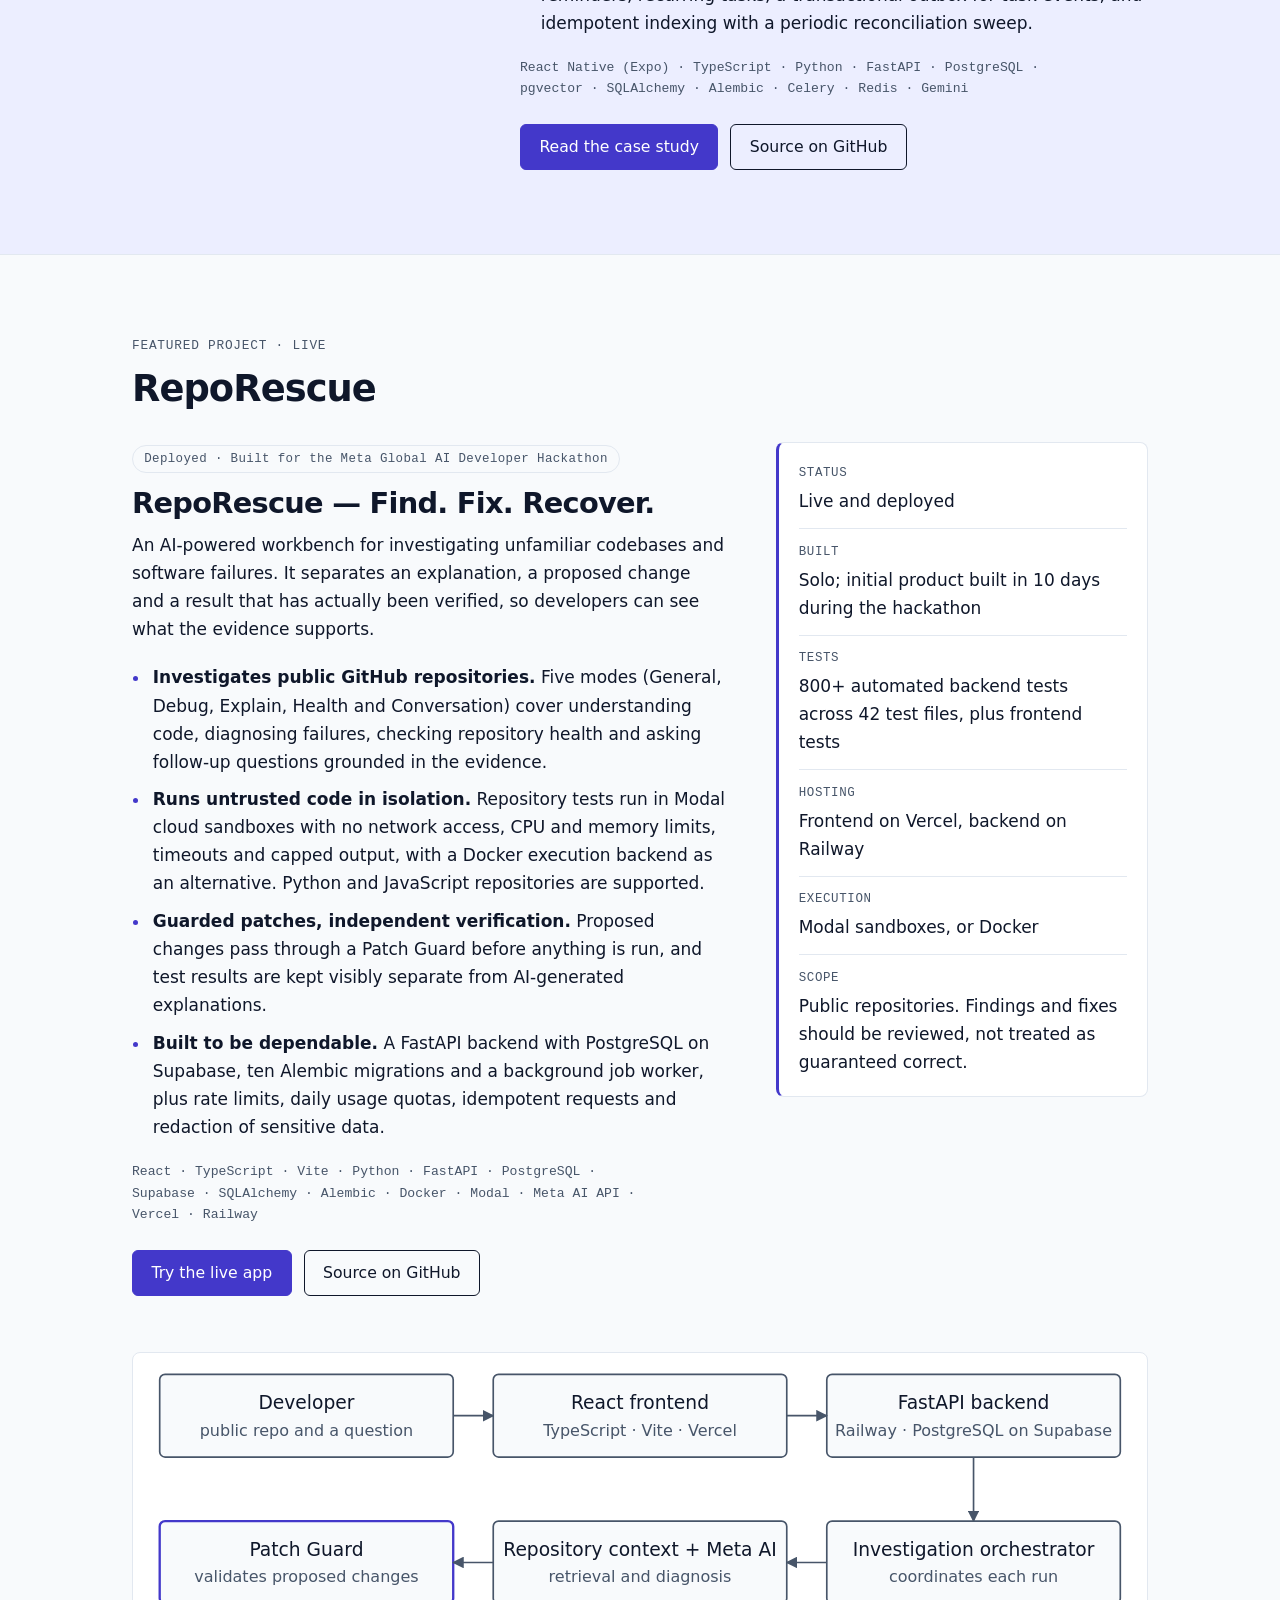
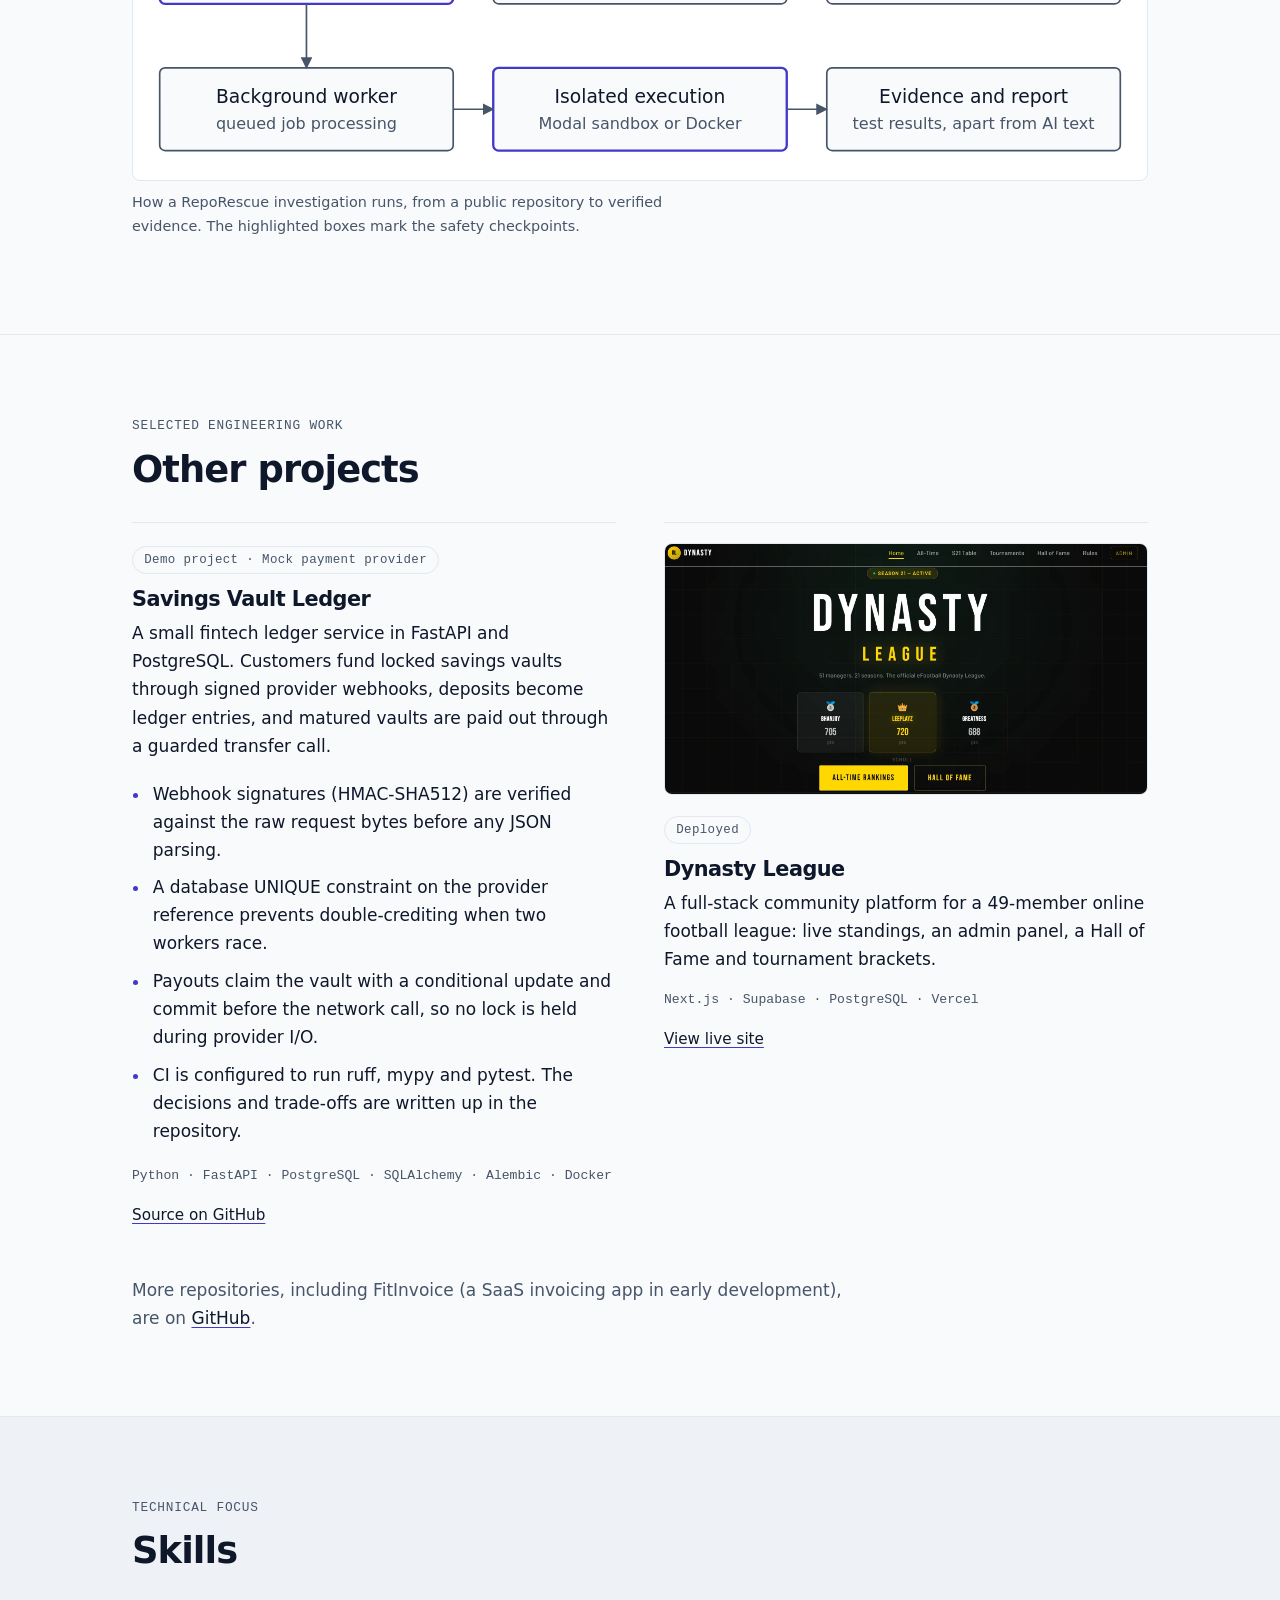
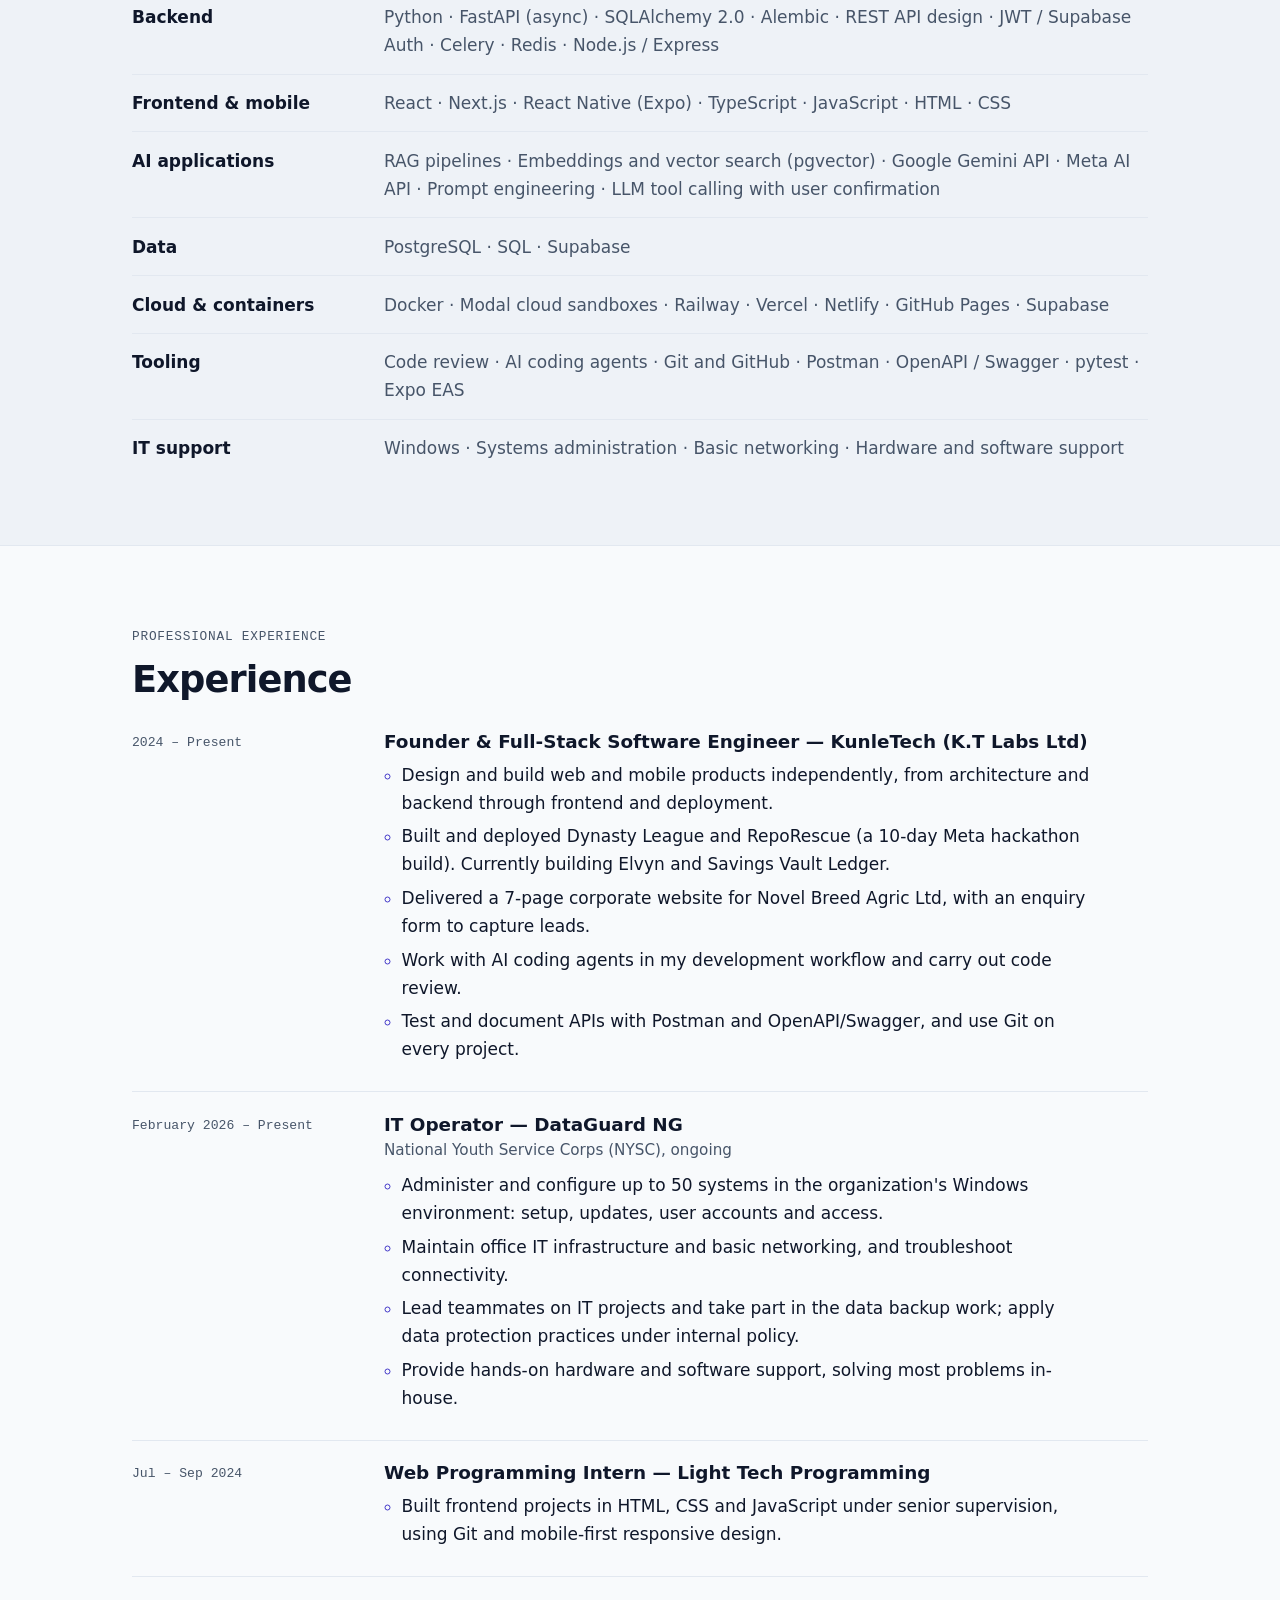
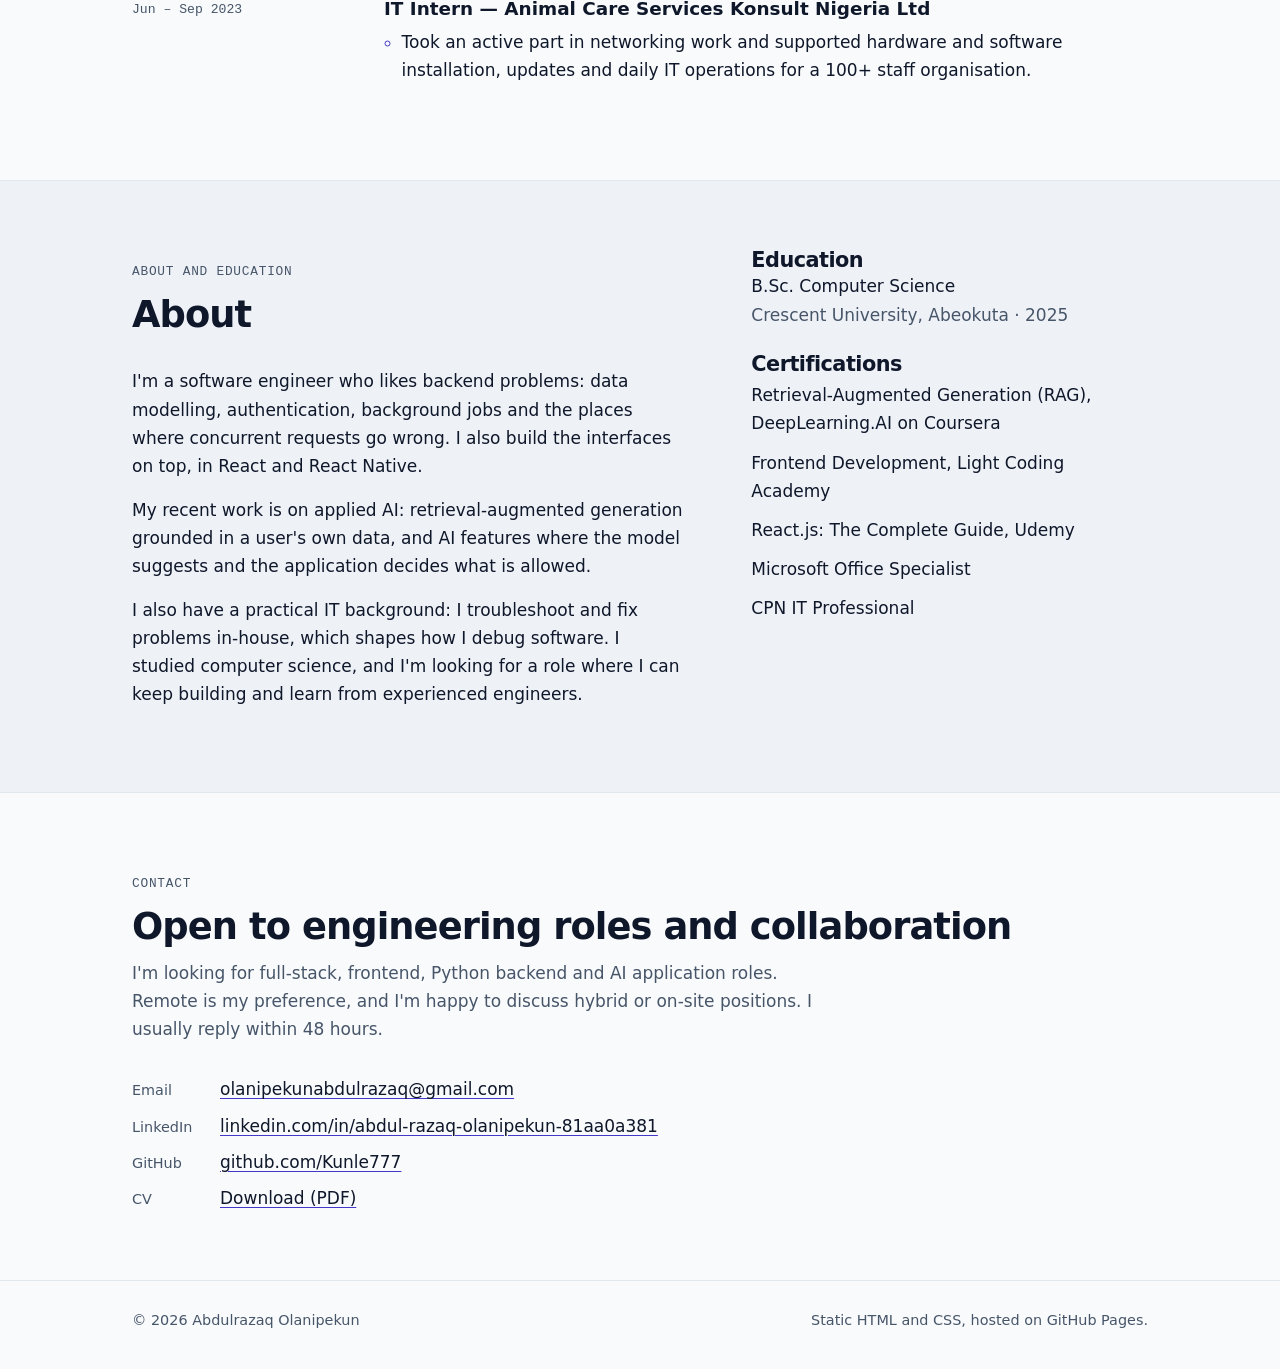
==== commit ace66b61: "Feature RepoRescue on the portfolio site Add a featured RepoRescue section (live link, source link, " ====
--- a/index.html
+++ b/index.html
@@ -4,7 +4,7 @@
   <meta charset="UTF-8" />
   <meta name="viewport" content="width=device-width, initial-scale=1" />
   <title>Abdulrazaq Olanipekun — Full-Stack Software Engineer</title>
-  <meta name="description" content="Full-stack software engineer working in Python, FastAPI, React and React Native, with applied AI experience (RAG). Flagship project: Elvyn, an AI-assisted productivity app." />
+  <meta name="description" content="Full-stack software engineer working in Python, FastAPI, React and React Native, with applied AI experience (RAG). Projects: Elvyn, an AI-assisted productivity app, and RepoRescue, a live AI repository investigation workbench built for the Meta Global AI Developer Hackathon." />
   <meta name="robots" content="index, follow" />
   <link rel="canonical" href="https://kunle777.github.io/" />
 
@@ -36,7 +36,7 @@
     "description": "Full-stack software engineer working in Python, FastAPI, React and React Native, with applied AI experience (retrieval-augmented generation).",
     "email": "mailto:olanipekunabdulrazaq@gmail.com",
     "alumniOf": { "@type": "CollegeOrUniversity", "name": "Crescent University, Abeokuta" },
-    "knowsAbout": ["Python", "FastAPI", "React", "React Native", "TypeScript", "PostgreSQL", "Retrieval-Augmented Generation"],
+    "knowsAbout": ["Python", "FastAPI", "React", "React Native", "TypeScript", "PostgreSQL", "Docker", "Retrieval-Augmented Generation"],
     "sameAs": [
       "https://github.com/Kunle777",
       "https://www.linkedin.com/in/abdul-razaq-olanipekun-81aa0a381"
@@ -53,6 +53,7 @@
       <nav class="site-nav" aria-label="Primary">
         <ul>
           <li><a href="#elvyn">Elvyn</a></li>
+          <li><a href="#reporescue">RepoRescue</a></li>
           <li><a href="#work">Other work</a></li>
           <li><a href="#skills">Skills</a></li>
           <li><a href="#experience">Experience</a></li>
@@ -73,6 +74,7 @@
           <div class="actions">
             <a class="btn btn-primary" href="#elvyn">Explore My Work</a>
             <a class="btn btn-secondary" href="elvyn/">View Elvyn</a>
+            <a class="btn btn-secondary" href="#reporescue">See RepoRescue</a>
             <a class="btn btn-secondary" href="assets/Abdulrazaq_Olanipekun_CV.pdf">Download CV</a>
           </div>
           <p class="social">
@@ -115,6 +117,107 @@
       </div>
     </section>
 
+    <section id="reporescue" aria-labelledby="reporescue-title">
+      <div class="wrap">
+        <div class="section-head">
+          <p class="eyebrow">Featured project · Live</p>
+          <h2 id="reporescue-title">RepoRescue</h2>
+        </div>
+        <div class="showcase">
+          <div>
+            <span class="status">Deployed · Built for the Meta Global AI Developer Hackathon</span>
+            <h3>RepoRescue — Find. Fix. Recover.</h3>
+            <p>An AI-powered workbench for investigating unfamiliar codebases and software failures. It separates an explanation, a proposed change and a result that has actually been verified, so developers can see what the evidence supports.</p>
+            <ul class="points">
+              <li><strong>Investigates public GitHub repositories.</strong> Five modes (General, Debug, Explain, Health and Conversation) cover understanding code, diagnosing failures, checking repository health and asking follow-up questions grounded in the evidence.</li>
+              <li><strong>Runs untrusted code in isolation.</strong> Repository tests run in Modal cloud sandboxes with no network access, CPU and memory limits, timeouts and capped output, with a Docker execution backend as an alternative. Python and JavaScript repositories are supported.</li>
+              <li><strong>Guarded patches, independent verification.</strong> Proposed changes pass through a Patch Guard before anything is run, and test results are kept visibly separate from AI-generated explanations.</li>
+              <li><strong>Built to be dependable.</strong> A FastAPI backend with PostgreSQL on Supabase, ten Alembic migrations and a background job worker, plus rate limits, daily usage quotas, idempotent requests and redaction of sensitive data.</li>
+            </ul>
+            <p class="stack">React · TypeScript · Vite · Python · FastAPI · PostgreSQL · Supabase · SQLAlchemy · Alembic · Docker · Modal · Meta AI API · Vercel · Railway</p>
+            <p class="actions">
+              <a class="btn btn-primary" href="https://reporescue-frontend.vercel.app/" rel="noopener">Try the live app</a>
+              <a class="btn btn-secondary" href="https://github.com/Kunle777/reporescue" rel="noopener">Source on GitHub</a>
+            </p>
+          </div>
+          <dl class="fact-card">
+            <div><dt>Status</dt><dd>Live and deployed</dd></div>
+            <div><dt>Built</dt><dd>Solo; initial product built in 10 days during the hackathon</dd></div>
+            <div><dt>Tests</dt><dd>800+ automated backend tests across 42 test files, plus frontend tests</dd></div>
+            <div><dt>Hosting</dt><dd>Frontend on Vercel, backend on Railway</dd></div>
+            <div><dt>Execution</dt><dd>Modal sandboxes, or Docker</dd></div>
+            <div><dt>Scope</dt><dd>Public repositories. Findings and fixes should be reviewed, not treated as guaranteed correct.</dd></div>
+          </dl>
+        </div>
+
+        <figure class="showcase-figure">
+          <svg class="diagram diagram-svg" viewBox="0 0 760 320" role="img" aria-labelledby="rr-title rr-desc">
+            <title id="rr-title">How a RepoRescue investigation runs</title>
+            <desc id="rr-desc">A developer submits a public GitHub repository and a question in the React frontend. The FastAPI backend passes the request to an investigation orchestrator, which retrieves repository context and calls the Meta AI API. Proposed changes go through a Patch Guard. A background worker then runs the tests in an isolated Modal or Docker sandbox, and the results are returned as evidence in an investigation report.</desc>
+            <defs>
+              <marker id="rr-arrow" viewBox="0 0 10 10" refX="9" refY="5" markerWidth="7" markerHeight="7" orient="auto-start-reverse">
+                <path d="M0,0 L10,5 L0,10 z" class="head" />
+              </marker>
+            </defs>
+
+            <rect class="box" x="20" y="16" width="220" height="62" rx="4" />
+            <text x="130" y="42" text-anchor="middle">Developer</text>
+            <text class="sub" x="130" y="62" text-anchor="middle">public repo and a question</text>
+
+            <rect class="box" x="270" y="16" width="220" height="62" rx="4" />
+            <text x="380" y="42" text-anchor="middle">React frontend</text>
+            <text class="sub" x="380" y="62" text-anchor="middle">TypeScript · Vite · Vercel</text>
+
+            <rect class="box" x="520" y="16" width="220" height="62" rx="4" />
+            <text x="630" y="42" text-anchor="middle">FastAPI backend</text>
+            <text class="sub" x="630" y="62" text-anchor="middle">Railway · PostgreSQL on Supabase</text>
+
+            <rect class="box" x="520" y="126" width="220" height="62" rx="4" />
+            <text x="630" y="152" text-anchor="middle">Investigation orchestrator</text>
+            <text class="sub" x="630" y="172" text-anchor="middle">coordinates each run</text>
+
+            <rect class="box" x="270" y="126" width="220" height="62" rx="4" />
+            <text x="380" y="152" text-anchor="middle">Repository context + Meta AI</text>
+            <text class="sub" x="380" y="172" text-anchor="middle">retrieval and diagnosis</text>
+
+            <rect class="box-accent" x="20" y="126" width="220" height="62" rx="4" />
+            <text x="130" y="152" text-anchor="middle">Patch Guard</text>
+            <text class="sub" x="130" y="172" text-anchor="middle">validates proposed changes</text>
+
+            <rect class="box" x="20" y="236" width="220" height="62" rx="4" />
+            <text x="130" y="262" text-anchor="middle">Background worker</text>
+            <text class="sub" x="130" y="282" text-anchor="middle">queued job processing</text>
+
+            <rect class="box-accent" x="270" y="236" width="220" height="62" rx="4" />
+            <text x="380" y="262" text-anchor="middle">Isolated execution</text>
+            <text class="sub" x="380" y="282" text-anchor="middle">Modal sandbox or Docker</text>
+
+            <rect class="box" x="520" y="236" width="220" height="62" rx="4" />
+            <text x="630" y="262" text-anchor="middle">Evidence and report</text>
+            <text class="sub" x="630" y="282" text-anchor="middle">test results, apart from AI text</text>
+
+            <path class="line" d="M240,47 H270" marker-end="url(#rr-arrow)" />
+            <path class="line" d="M490,47 H520" marker-end="url(#rr-arrow)" />
+            <path class="line" d="M630,78 V126" marker-end="url(#rr-arrow)" />
+            <path class="line" d="M520,157 H490" marker-end="url(#rr-arrow)" />
+            <path class="line" d="M270,157 H240" marker-end="url(#rr-arrow)" />
+            <path class="line" d="M130,188 V236" marker-end="url(#rr-arrow)" />
+            <path class="line" d="M240,267 H270" marker-end="url(#rr-arrow)" />
+            <path class="line" d="M490,267 H520" marker-end="url(#rr-arrow)" />
+          </svg>
+          <ol class="flow-list">
+            <li><strong>Submit.</strong> A developer picks a public GitHub repository and describes the problem in the React frontend.</li>
+            <li><strong>Orchestrate.</strong> The FastAPI backend hands the request to an investigation orchestrator.</li>
+            <li><strong>Diagnose.</strong> Repository context is retrieved and the Meta AI API produces findings and a proposed change.</li>
+            <li><strong>Guard.</strong> The Patch Guard validates the proposed change before anything runs.</li>
+            <li><strong>Execute.</strong> A background worker runs the tests in an isolated Modal or Docker sandbox.</li>
+            <li><strong>Report.</strong> Test results come back as evidence, kept separate from AI-generated explanations.</li>
+          </ol>
+          <figcaption>How a RepoRescue investigation runs, from a public repository to verified evidence. The highlighted boxes mark the safety checkpoints.</figcaption>
+        </figure>
+      </div>
+    </section>
+
     <section id="work" aria-labelledby="work-title">
       <div class="wrap">
         <div class="section-head">
@@ -158,9 +261,10 @@
         <dl class="skills">
           <div><dt>Backend</dt><dd>Python · FastAPI (async) · SQLAlchemy 2.0 · Alembic · REST API design · JWT / Supabase Auth · Celery · Redis · Node.js / Express</dd></div>
           <div><dt>Frontend &amp; mobile</dt><dd>React · Next.js · React Native (Expo) · TypeScript · JavaScript · HTML · CSS</dd></div>
-          <div><dt>AI applications</dt><dd>RAG pipelines · Embeddings and vector search (pgvector) · Google Gemini API · Prompt engineering · LLM tool calling with user confirmation</dd></div>
+          <div><dt>AI applications</dt><dd>RAG pipelines · Embeddings and vector search (pgvector) · Google Gemini API · Meta AI API · Prompt engineering · LLM tool calling with user confirmation</dd></div>
           <div><dt>Data</dt><dd>PostgreSQL · SQL · Supabase</dd></div>
-          <div><dt>Tooling</dt><dd>Code review · AI coding agents · Git and GitHub · Postman · OpenAPI / Swagger · pytest · Expo EAS · Vercel · Netlify · GitHub Pages</dd></div>
+          <div><dt>Cloud &amp; containers</dt><dd>Docker · Modal cloud sandboxes · Railway · Vercel · Netlify · GitHub Pages · Supabase</dd></div>
+          <div><dt>Tooling</dt><dd>Code review · AI coding agents · Git and GitHub · Postman · OpenAPI / Swagger · pytest · Expo EAS</dd></div>
           <div><dt>IT support</dt><dd>Windows · Systems administration · Basic networking · Hardware and software support</dd></div>
         </dl>
       </div>
@@ -179,7 +283,7 @@
               <h3>Founder &amp; Full-Stack Software Engineer — KunleTech (K.T Labs Ltd)</h3>
               <ul>
                 <li>Design and build web and mobile products independently, from architecture and backend through frontend and deployment.</li>
-                <li>Built and deployed Dynasty League. Currently building Elvyn and Savings Vault Ledger.</li>
+                <li>Built and deployed Dynasty League and RepoRescue (a 10-day Meta hackathon build). Currently building Elvyn and Savings Vault Ledger.</li>
                 <li>Delivered a 7-page corporate website for Novel Breed Agric Ltd, with an enquiry form to capture leads.</li>
                 <li>Work with AI coding agents in my development workflow and carry out code review.</li>
                 <li>Test and document APIs with Postman and OpenAPI/Swagger, and use Git on every project.</li>
@@ -207,7 +311,7 @@
             </div>
           </li>
           <li>
-            <div class="when">Jun – Sep 2022</div>
+            <div class="when">Jun – Sep 2023</div>
             <div>
               <h3>IT Intern — Animal Care Services Konsult Nigeria Ltd</h3>
               <ul><li>Took an active part in networking work and supported hardware and software installation, updates and daily IT operations for a 100+ staff organisation.</li></ul>
--- a/css/style.css
+++ b/css/style.css
@@ -241,6 +241,27 @@
 
 @media (min-width: 860px) {
   .flagship { grid-template-columns: 340px 1fr; gap: 3rem; align-items: start; }
+}
+
+/* ---------- Featured project: RepoRescue ---------- */
+.showcase { display: grid; gap: 2rem; grid-template-columns: 1fr; }
+.showcase h3 { font-size: clamp(1.4rem, 3vw, 1.8rem); margin-bottom: 0.75rem; }
+.fact-card {
+  margin: 0;
+  background: var(--surface);
+  border: 1px solid var(--rule);
+  border-left: 3px solid var(--accent);
+  border-radius: 8px;
+  padding: 0.5rem 1.25rem;
+  align-self: start;
+}
+.fact-card div { padding: 0.8rem 0; border-top: 1px solid var(--rule); }
+.fact-card div:first-child { border-top: 0; }
+.fact-card dt { font-family: var(--mono); font-size: 0.78rem; letter-spacing: 0.05em; text-transform: uppercase; color: var(--muted); }
+.fact-card dd { margin: 0.2rem 0 0; }
+.showcase-figure { margin-top: 2.5rem; }
+@media (min-width: 860px) {
+  .showcase { grid-template-columns: 1.6fr 1fr; gap: 3rem; align-items: start; }
 }
 
 /* ---------- Secondary work ---------- */
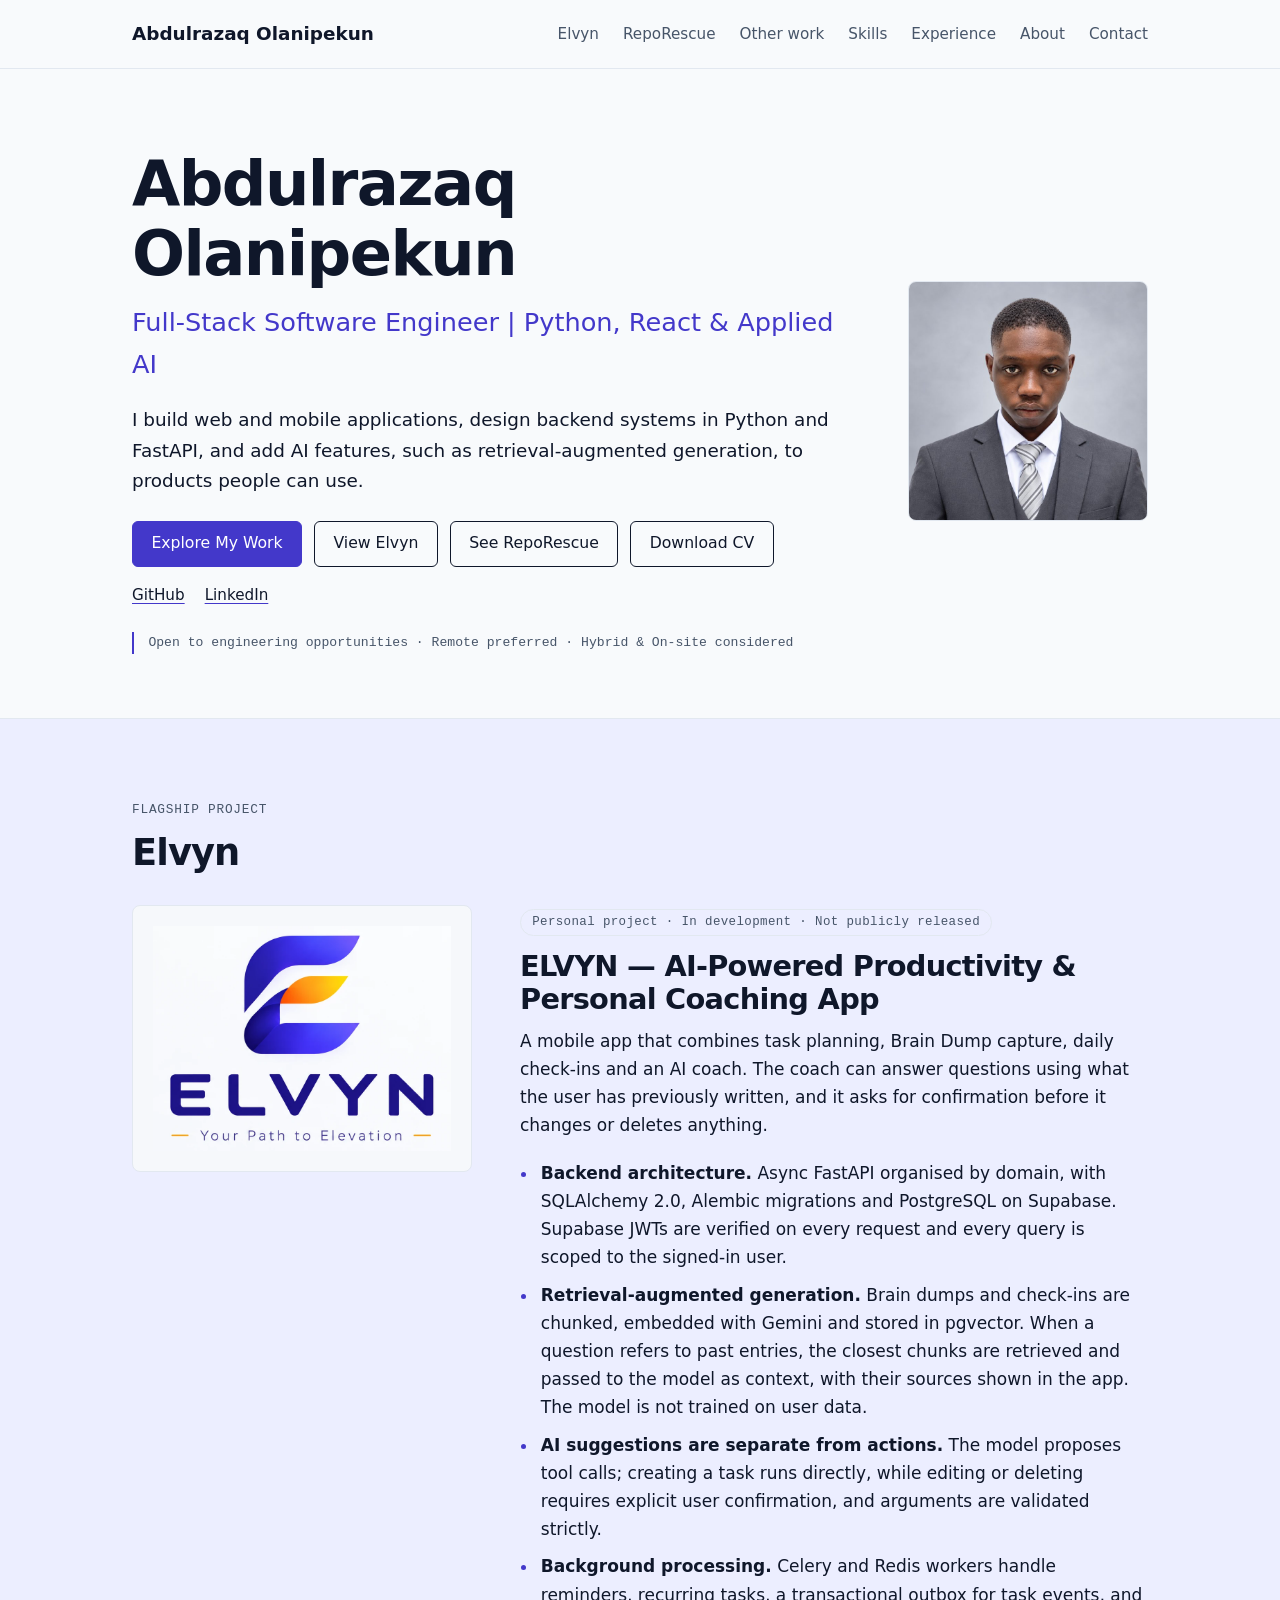
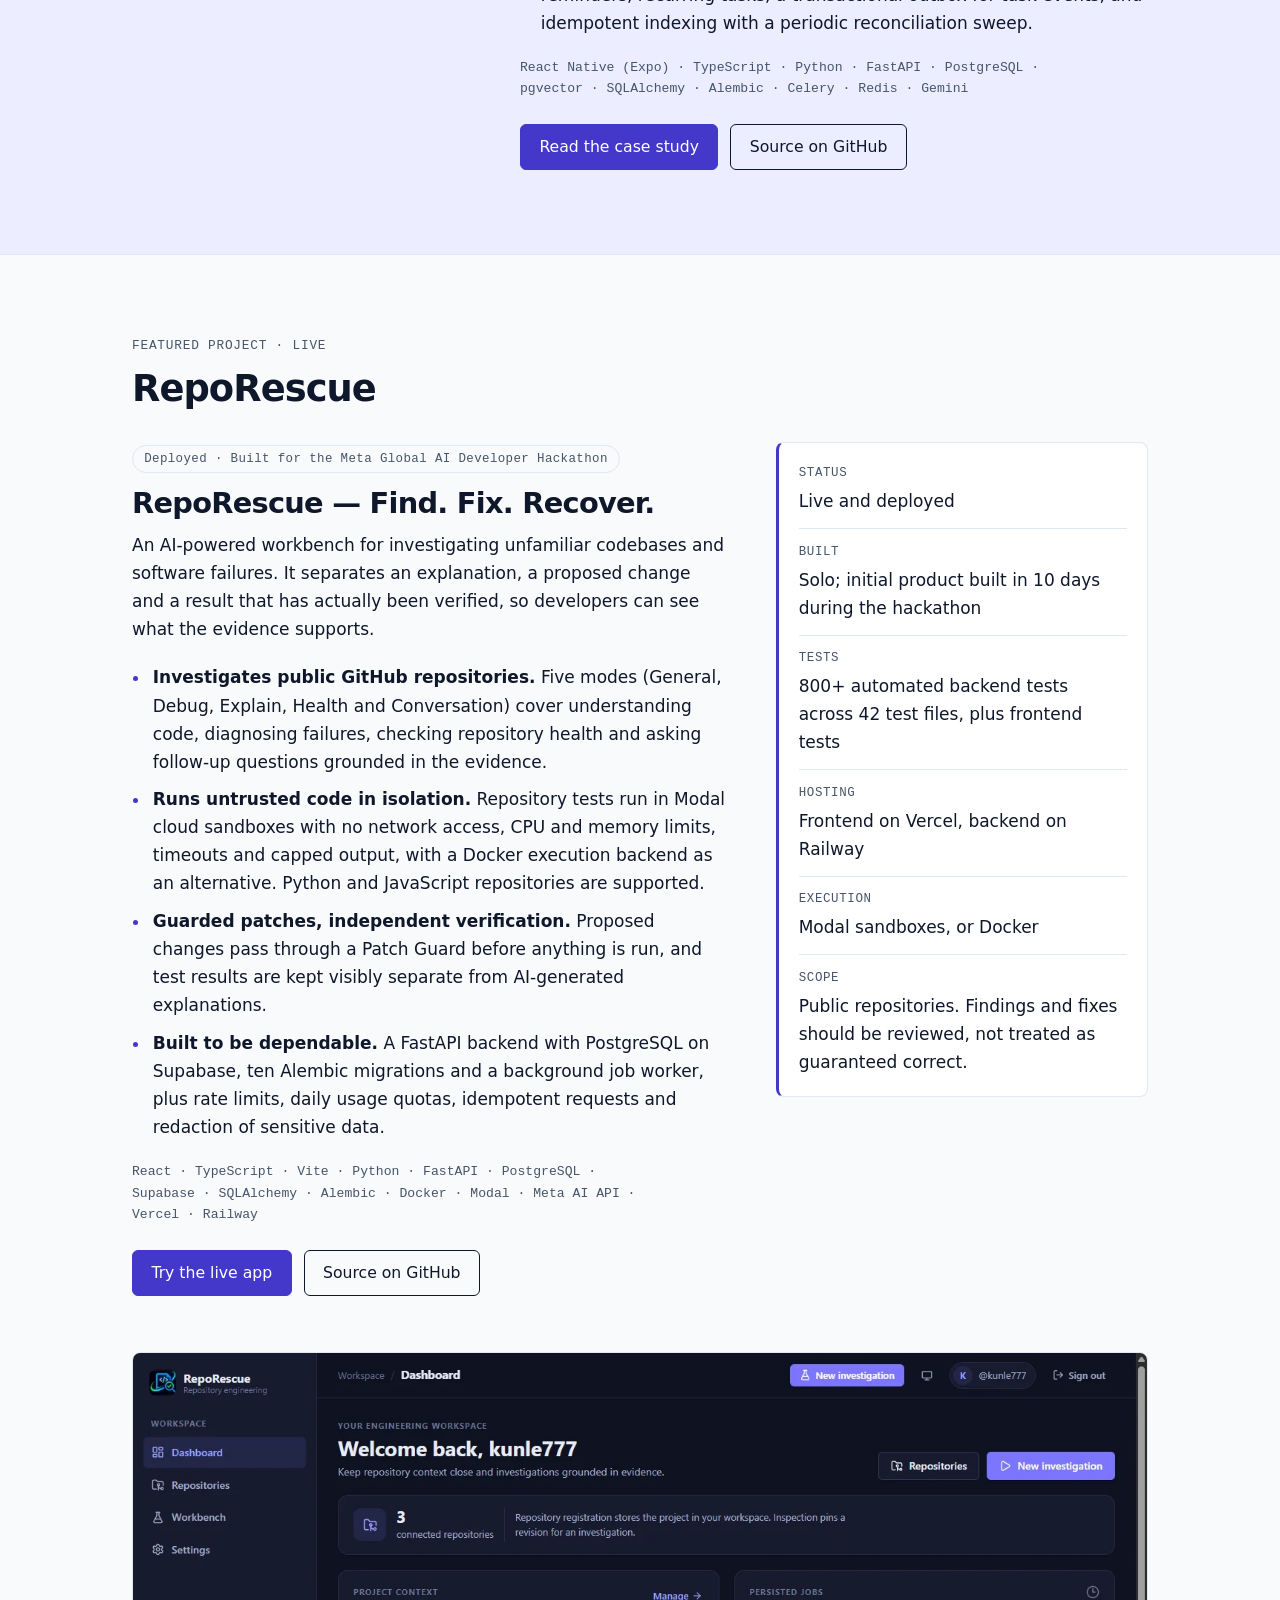
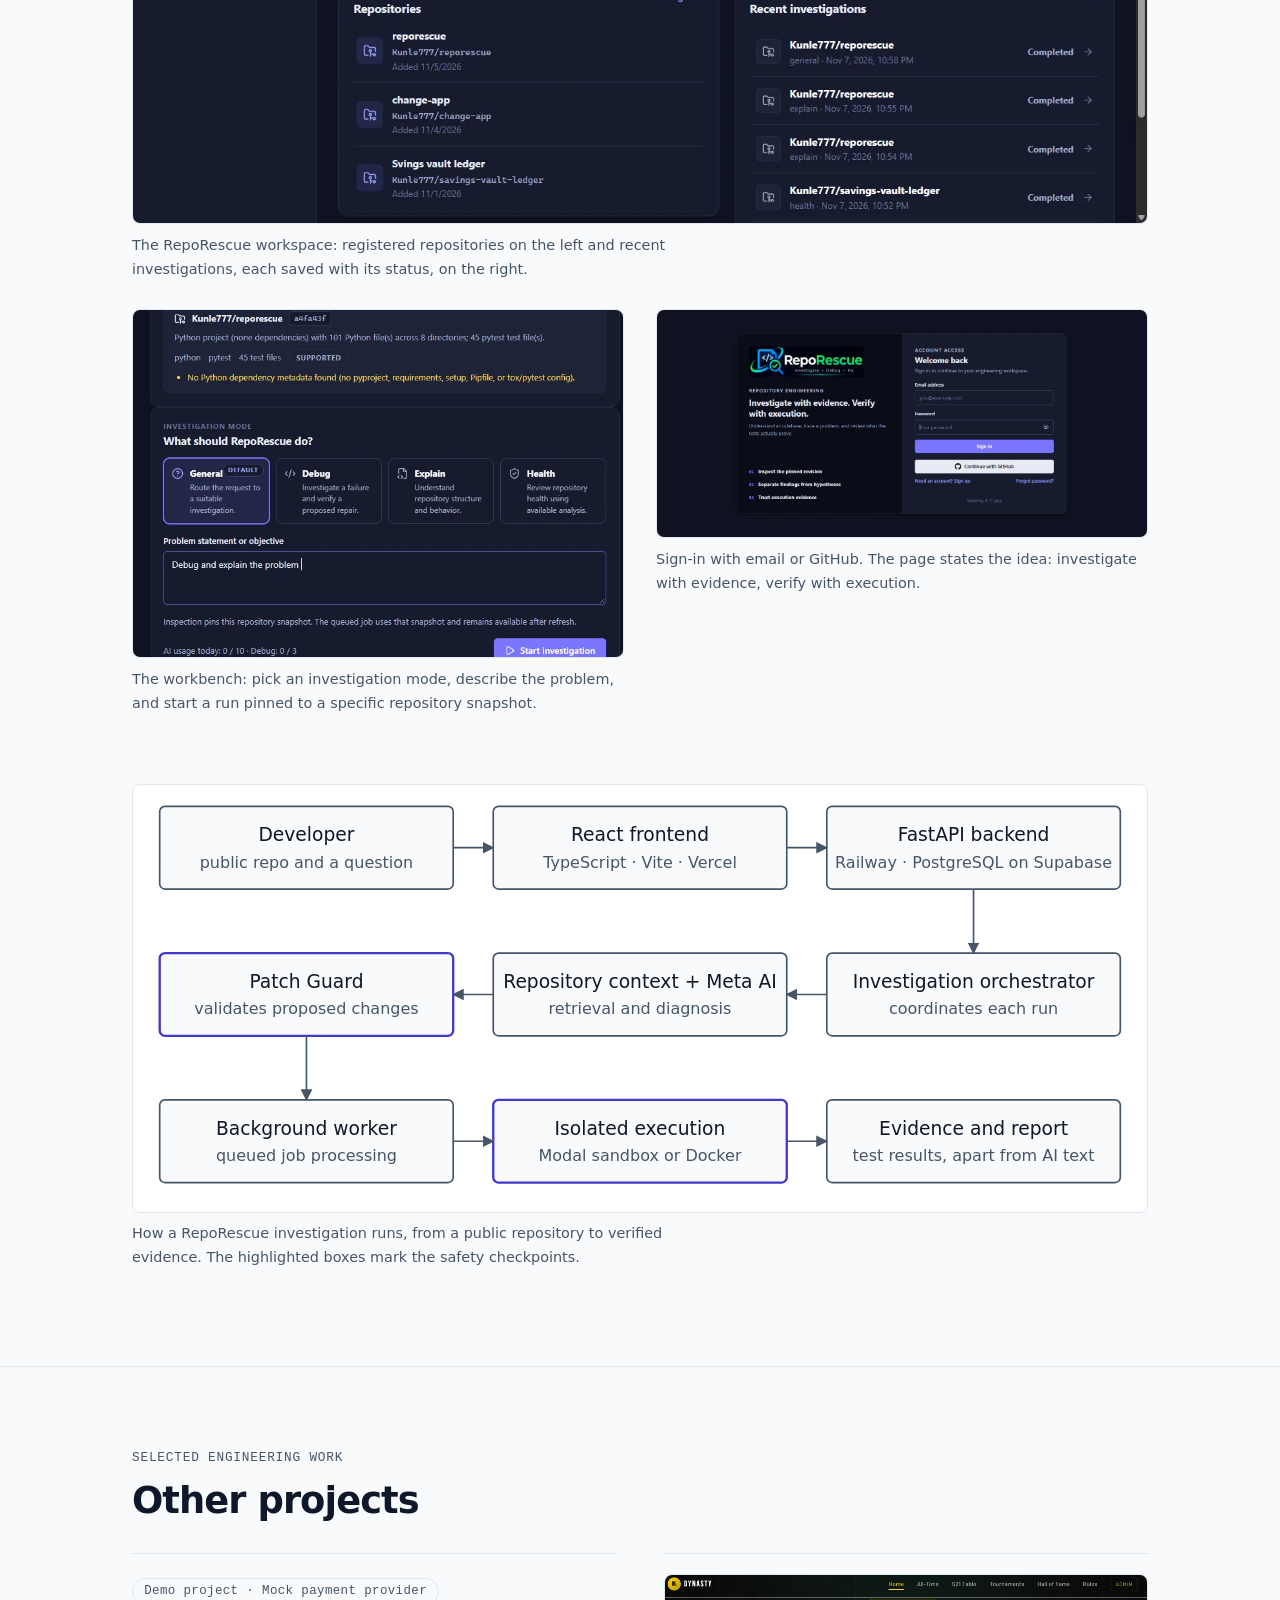
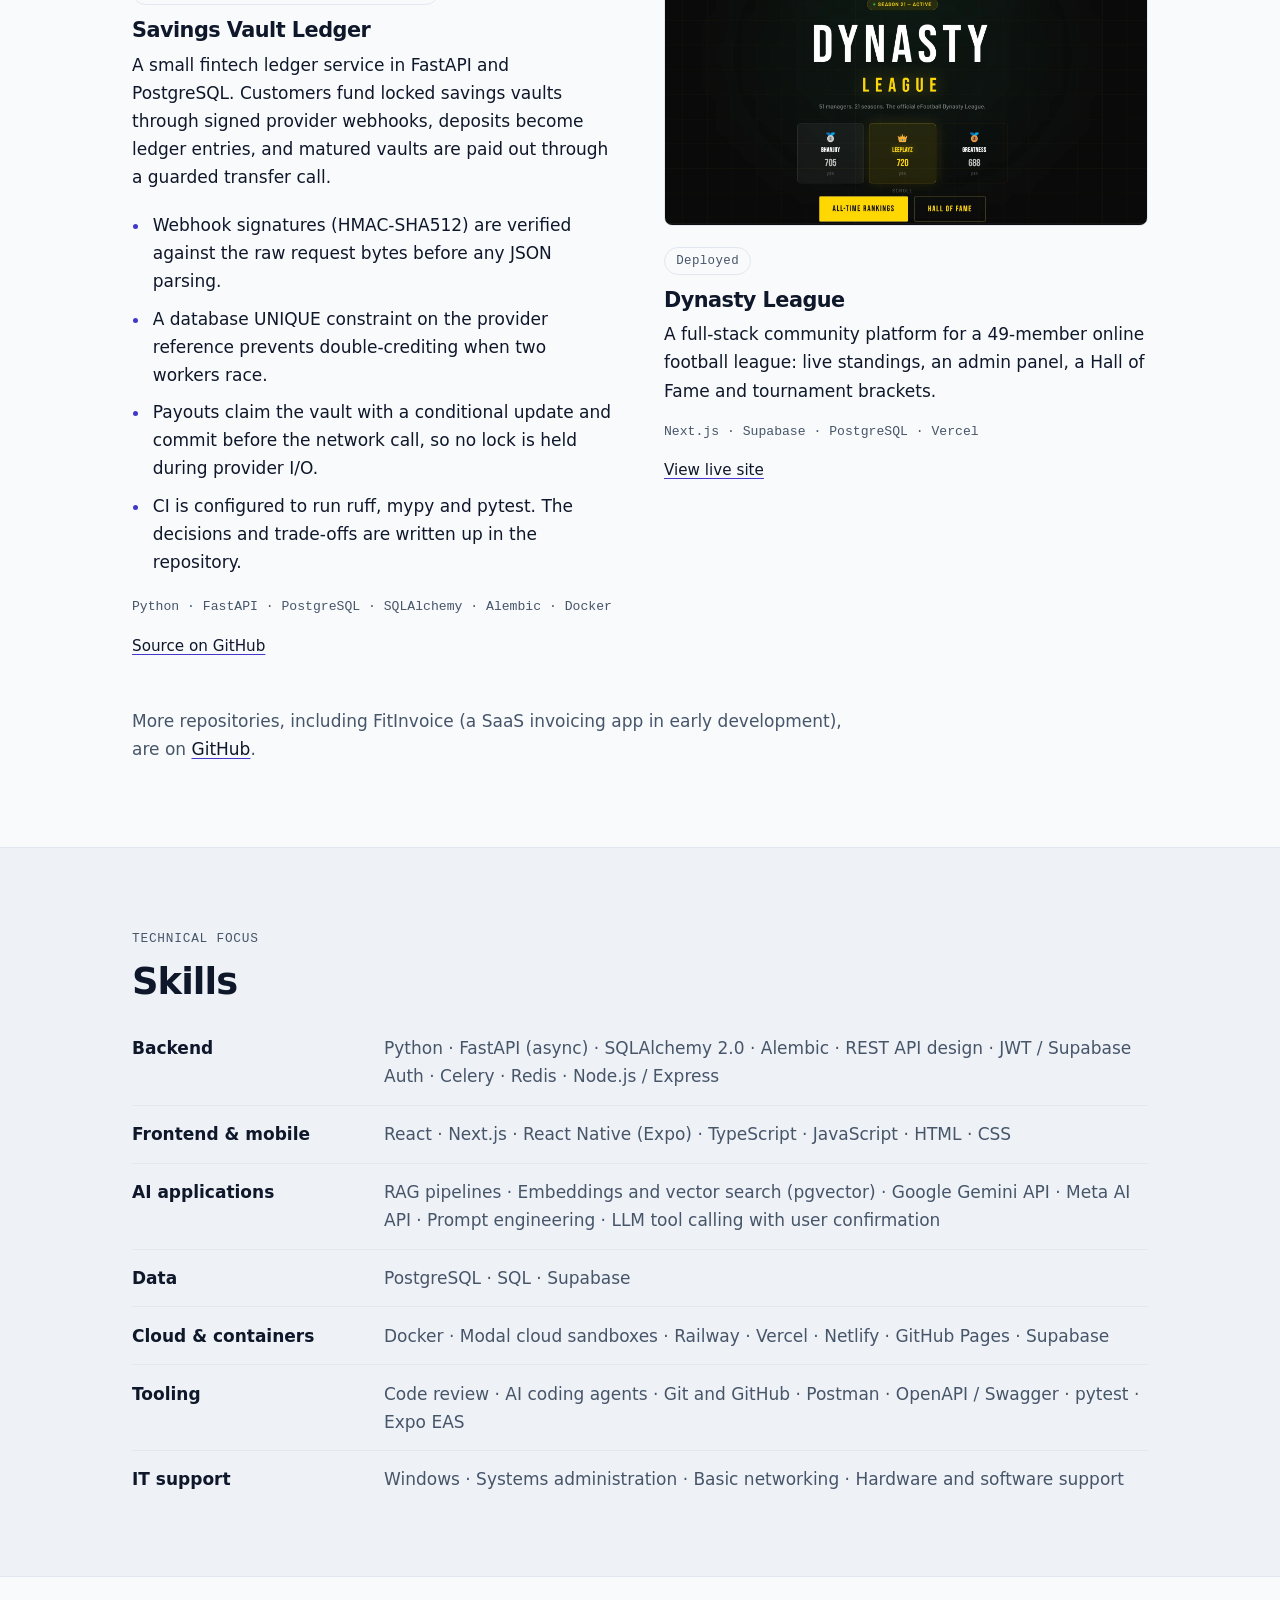
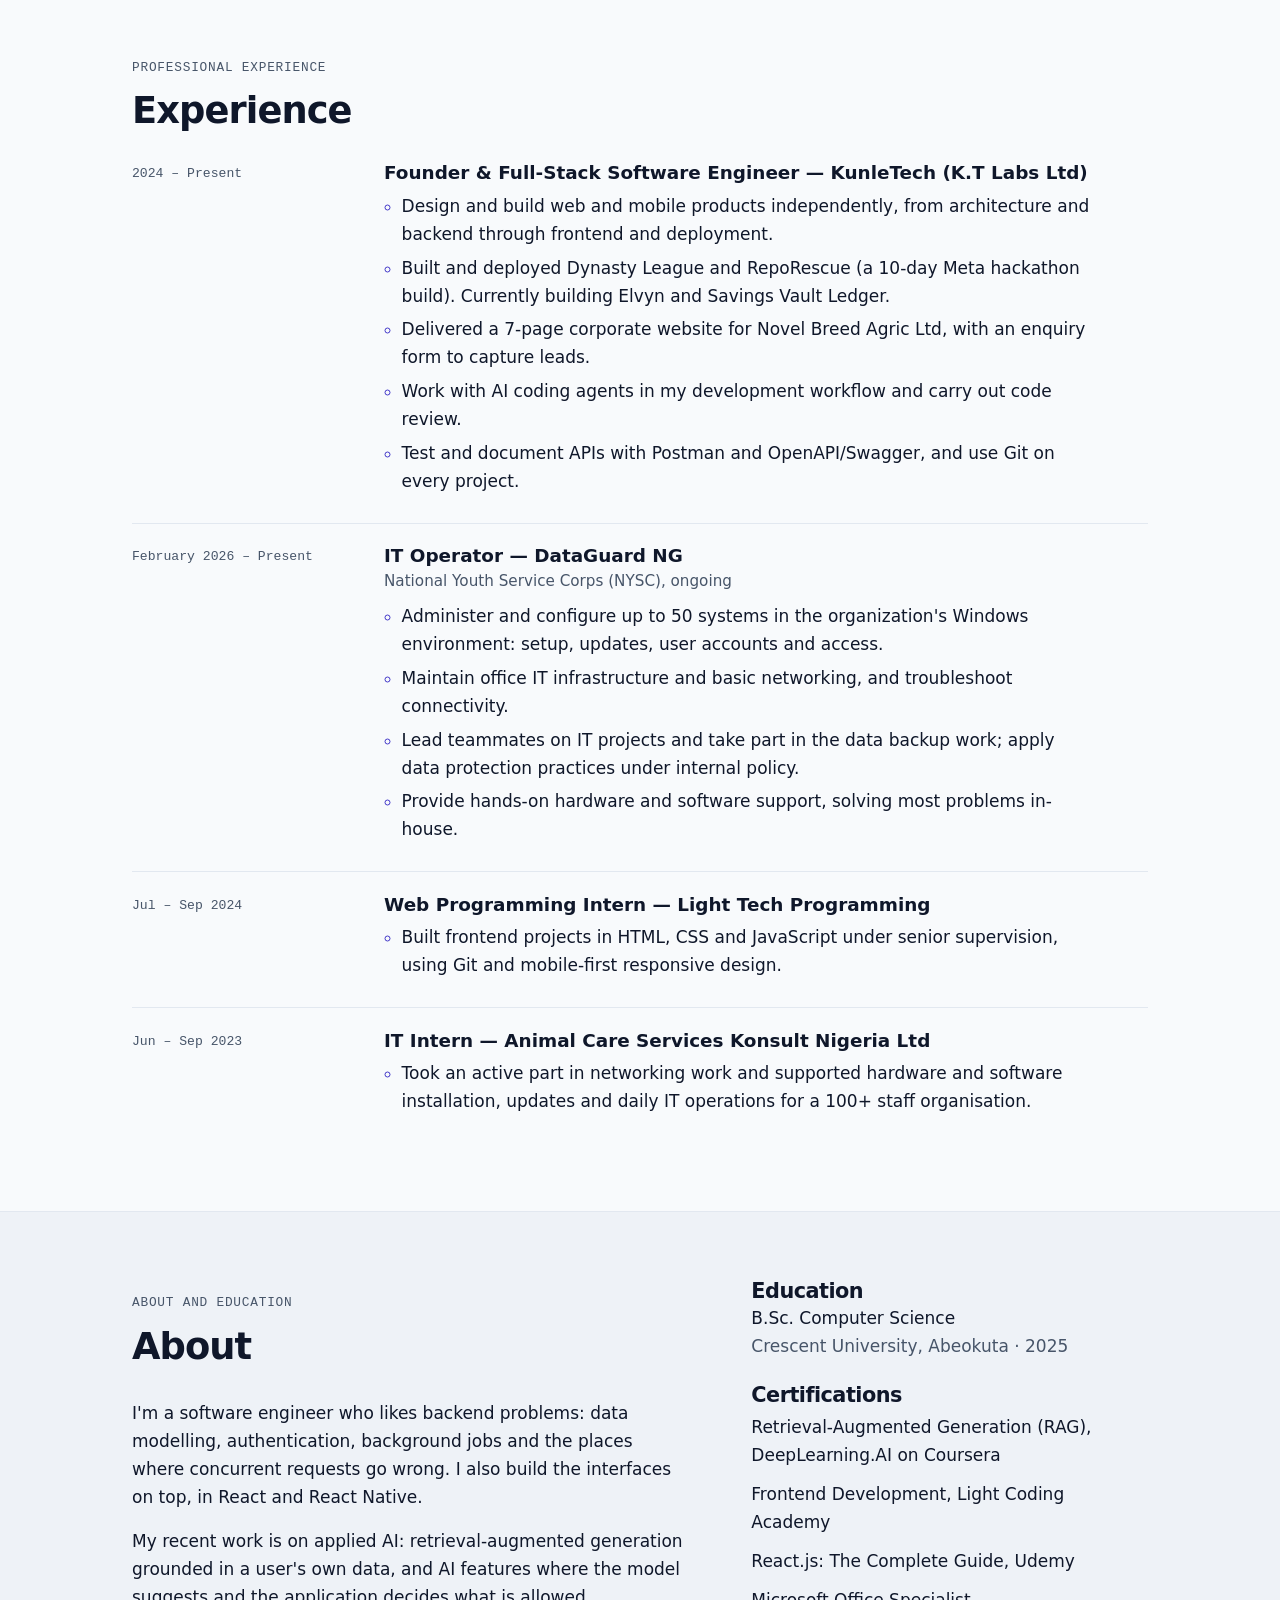
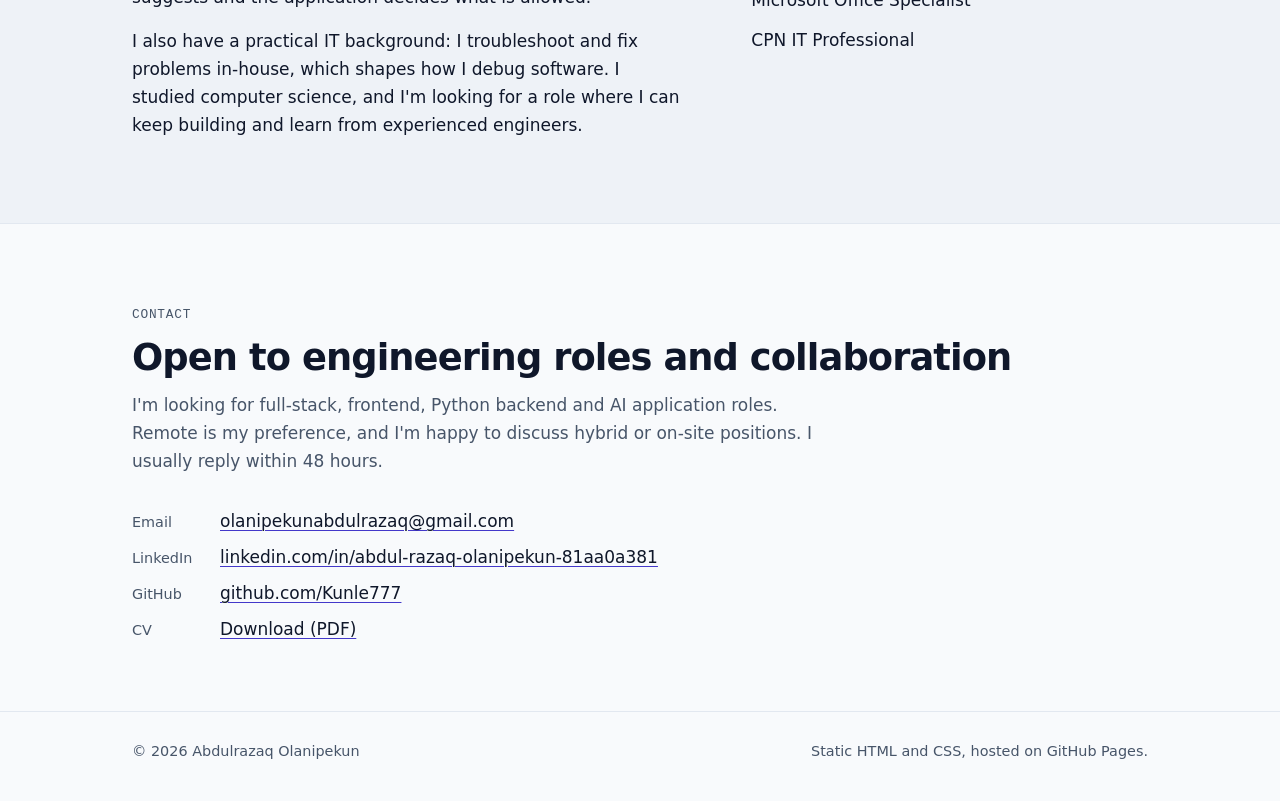
==== commit 93a2a50f: "Add RepoRescue screenshots to the featured section Dashboard, workbench and sign-in screenshots (opt" ====
--- a/index.html
+++ b/index.html
@@ -148,6 +148,21 @@
             <div><dt>Execution</dt><dd>Modal sandboxes, or Docker</dd></div>
             <div><dt>Scope</dt><dd>Public repositories. Findings and fixes should be reviewed, not treated as guaranteed correct.</dd></div>
           </dl>
+        </div>
+
+        <figure class="shot-main">
+          <img src="assets/images/reporescue-dashboard.webp" width="1366" height="633" alt="RepoRescue dashboard showing three connected repositories and a list of recent completed investigations" loading="lazy" />
+          <figcaption>The RepoRescue workspace: registered repositories on the left and recent investigations, each saved with its status, on the right.</figcaption>
+        </figure>
+        <div class="shots">
+          <figure>
+            <img src="assets/images/reporescue-workbench.webp" width="758" height="537" alt="RepoRescue workbench with the General, Debug, Explain and Health investigation modes and a problem statement field" loading="lazy" />
+            <figcaption>The workbench: pick an investigation mode, describe the problem, and start a run pinned to a specific repository snapshot.</figcaption>
+          </figure>
+          <figure>
+            <img src="assets/images/reporescue-login.webp" width="1366" height="633" alt="RepoRescue sign-in screen with email, password and Continue with GitHub options" loading="lazy" />
+            <figcaption>Sign-in with email or GitHub. The page states the idea: investigate with evidence, verify with execution.</figcaption>
+          </figure>
         </div>
 
         <figure class="showcase-figure">
--- a/css/style.css
+++ b/css/style.css
@@ -260,6 +260,10 @@
 .fact-card dt { font-family: var(--mono); font-size: 0.78rem; letter-spacing: 0.05em; text-transform: uppercase; color: var(--muted); }
 .fact-card dd { margin: 0.2rem 0 0; }
 .showcase-figure { margin-top: 2.5rem; }
+.shot-main { margin: 2.5rem 0 0; }
+.shot-main img, .shots img { border: 1px solid var(--rule); border-radius: 8px; width: 100%; }
+.shots { display: grid; gap: 0 2rem; grid-template-columns: 1fr; }
+@media (min-width: 760px) { .shots { grid-template-columns: 1fr 1fr; align-items: start; } }
 @media (min-width: 860px) {
   .showcase { grid-template-columns: 1.6fr 1fr; gap: 3rem; align-items: start; }
 }
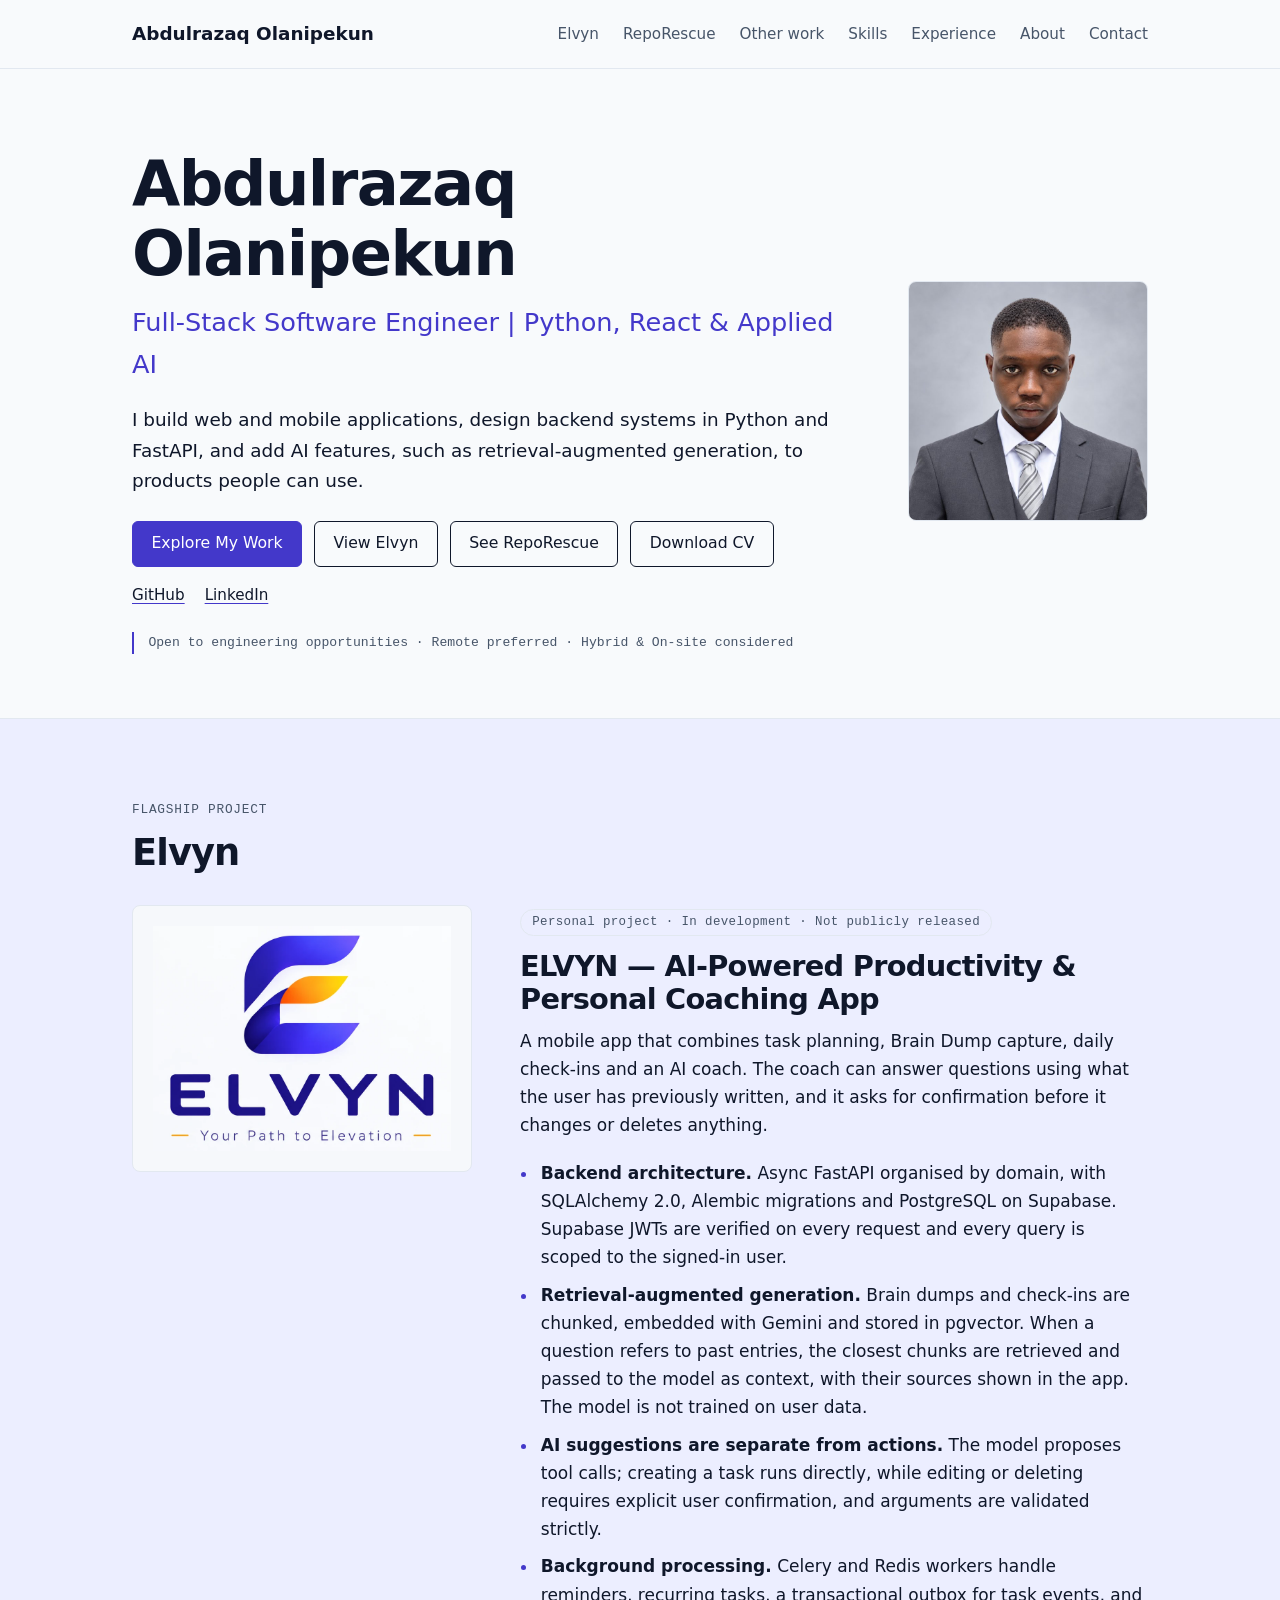
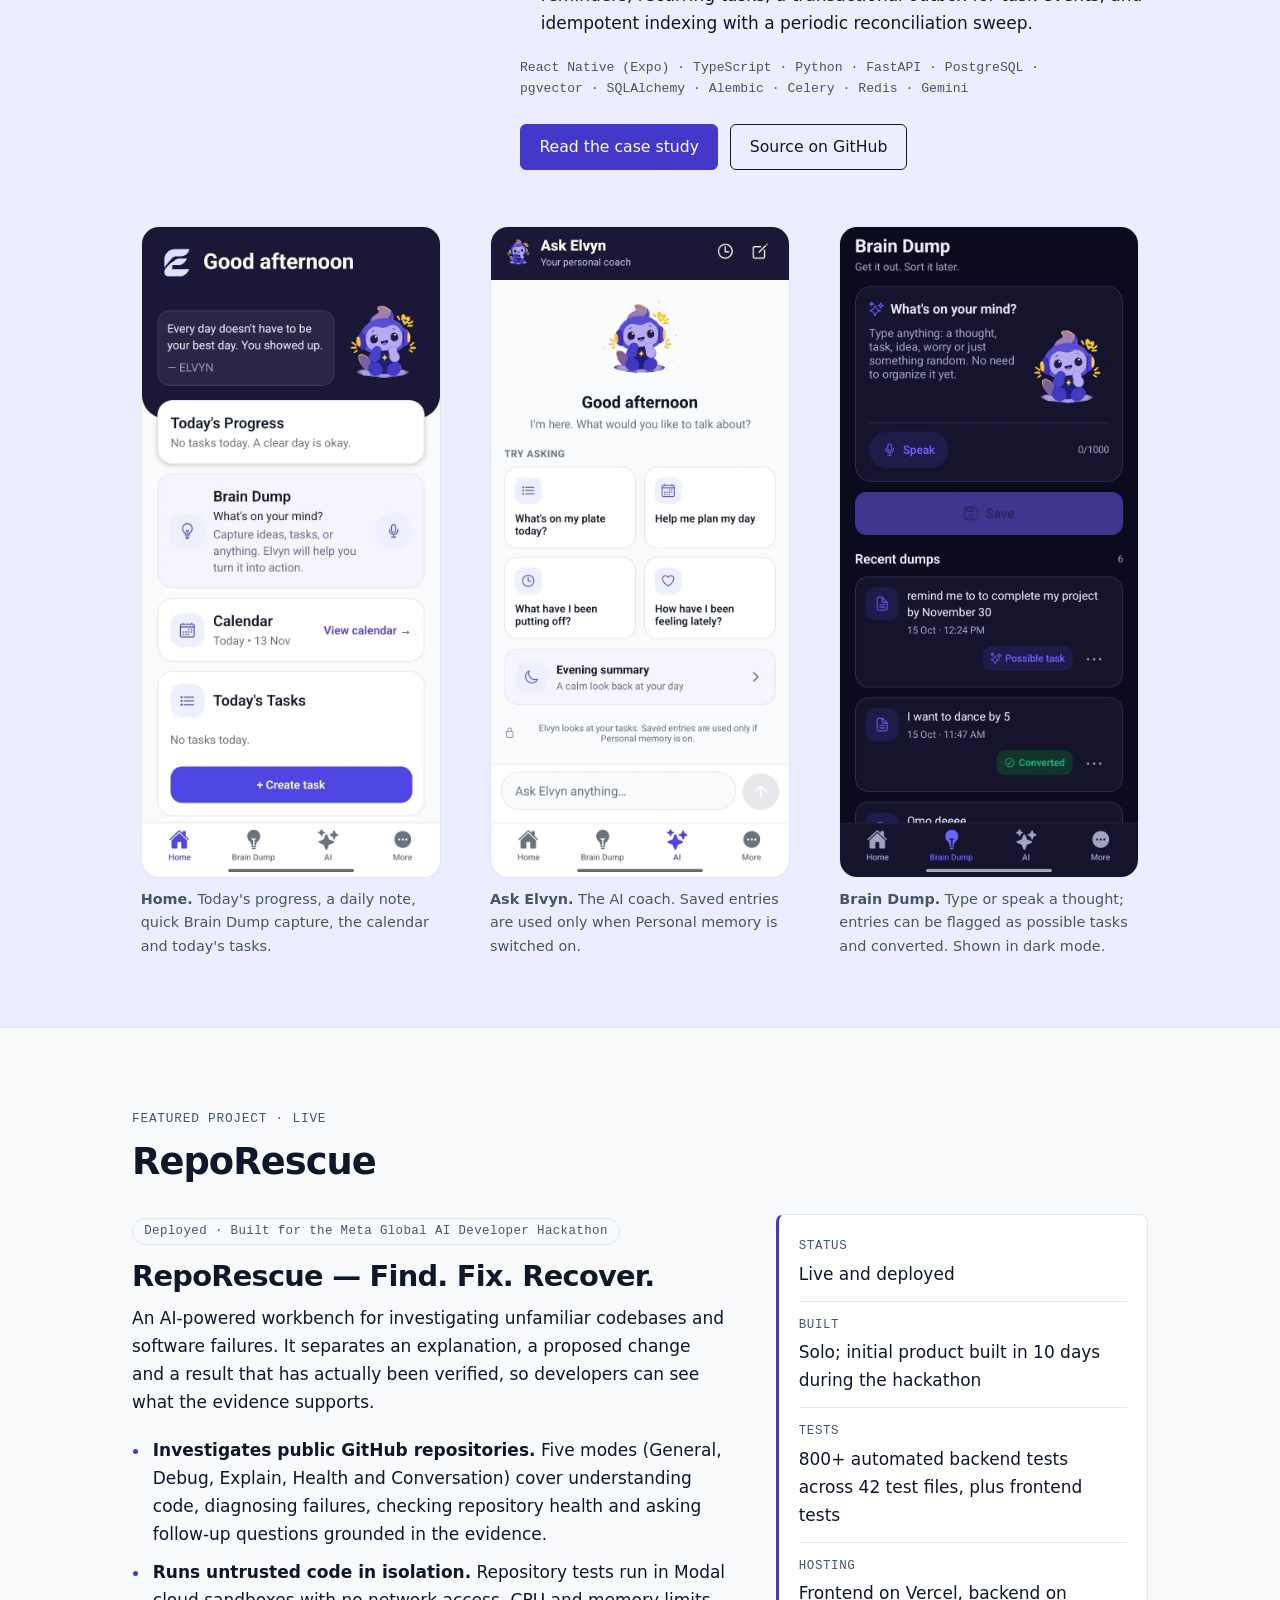
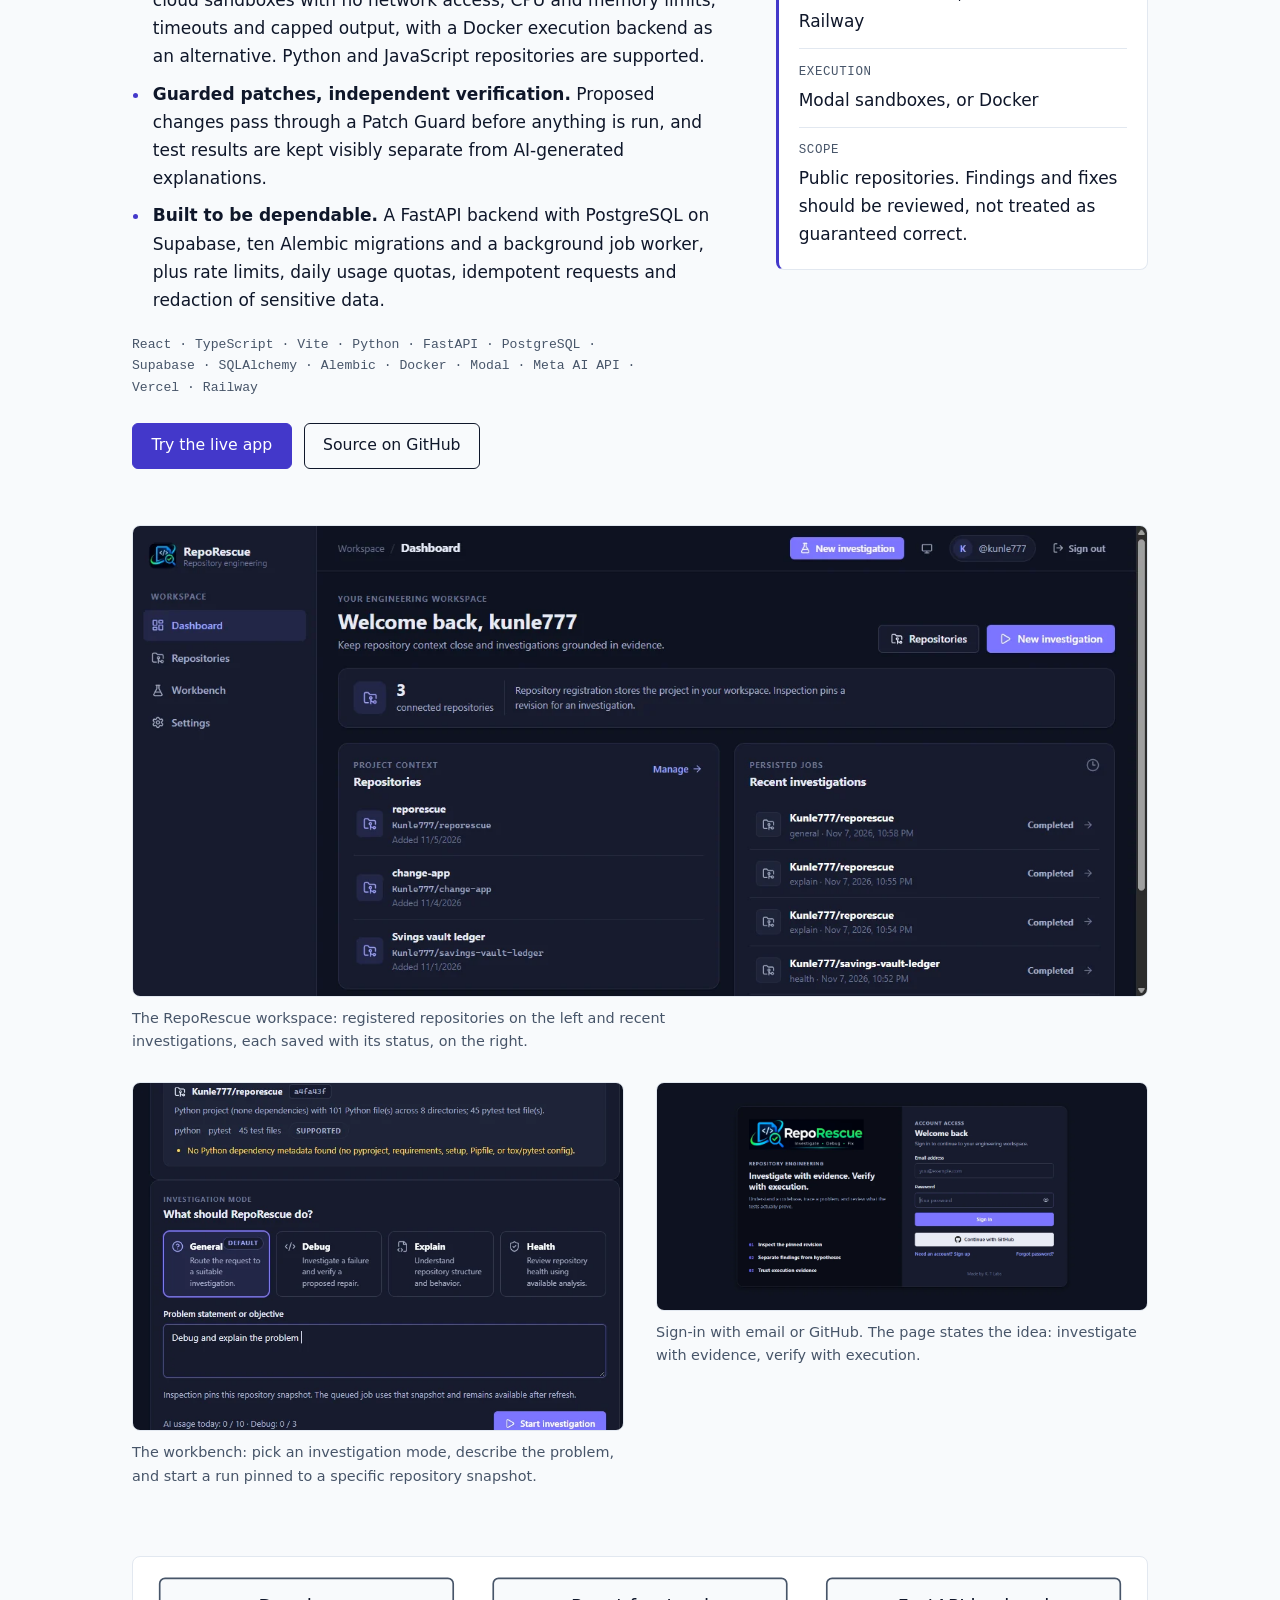
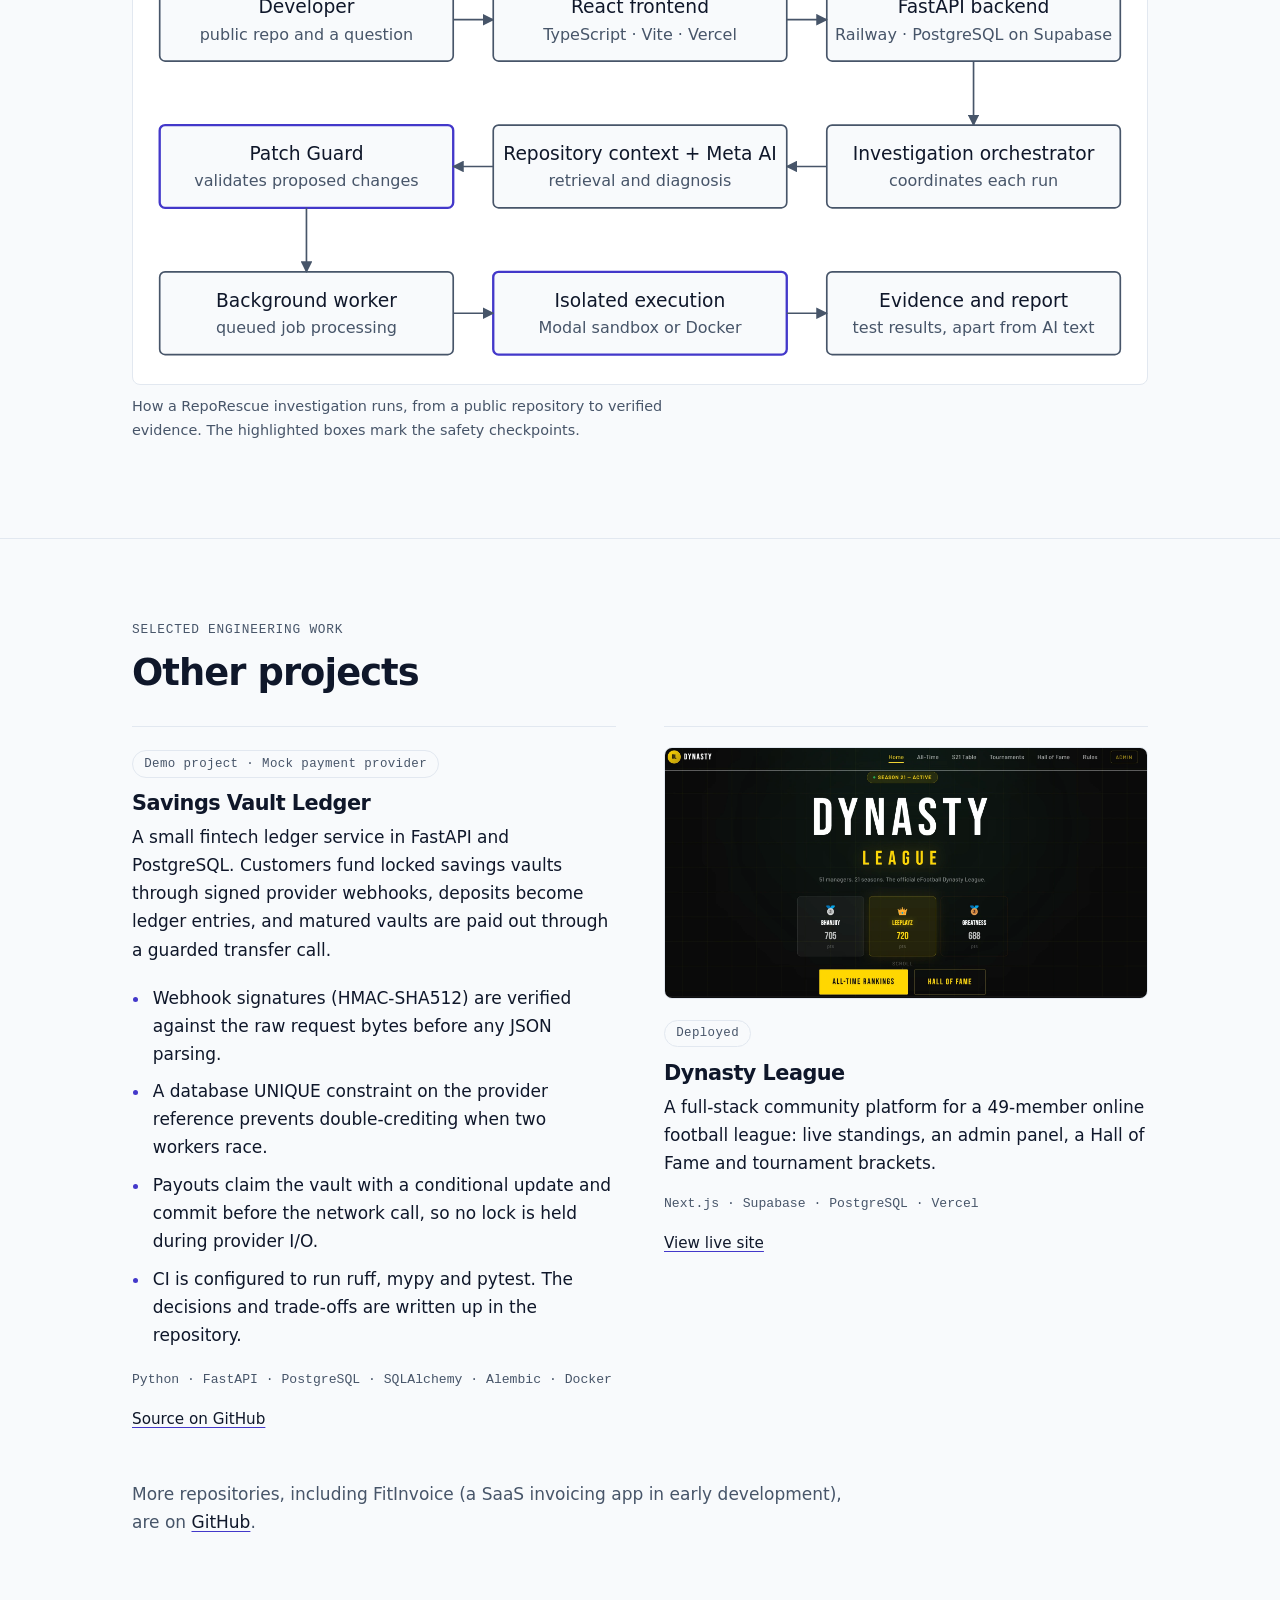
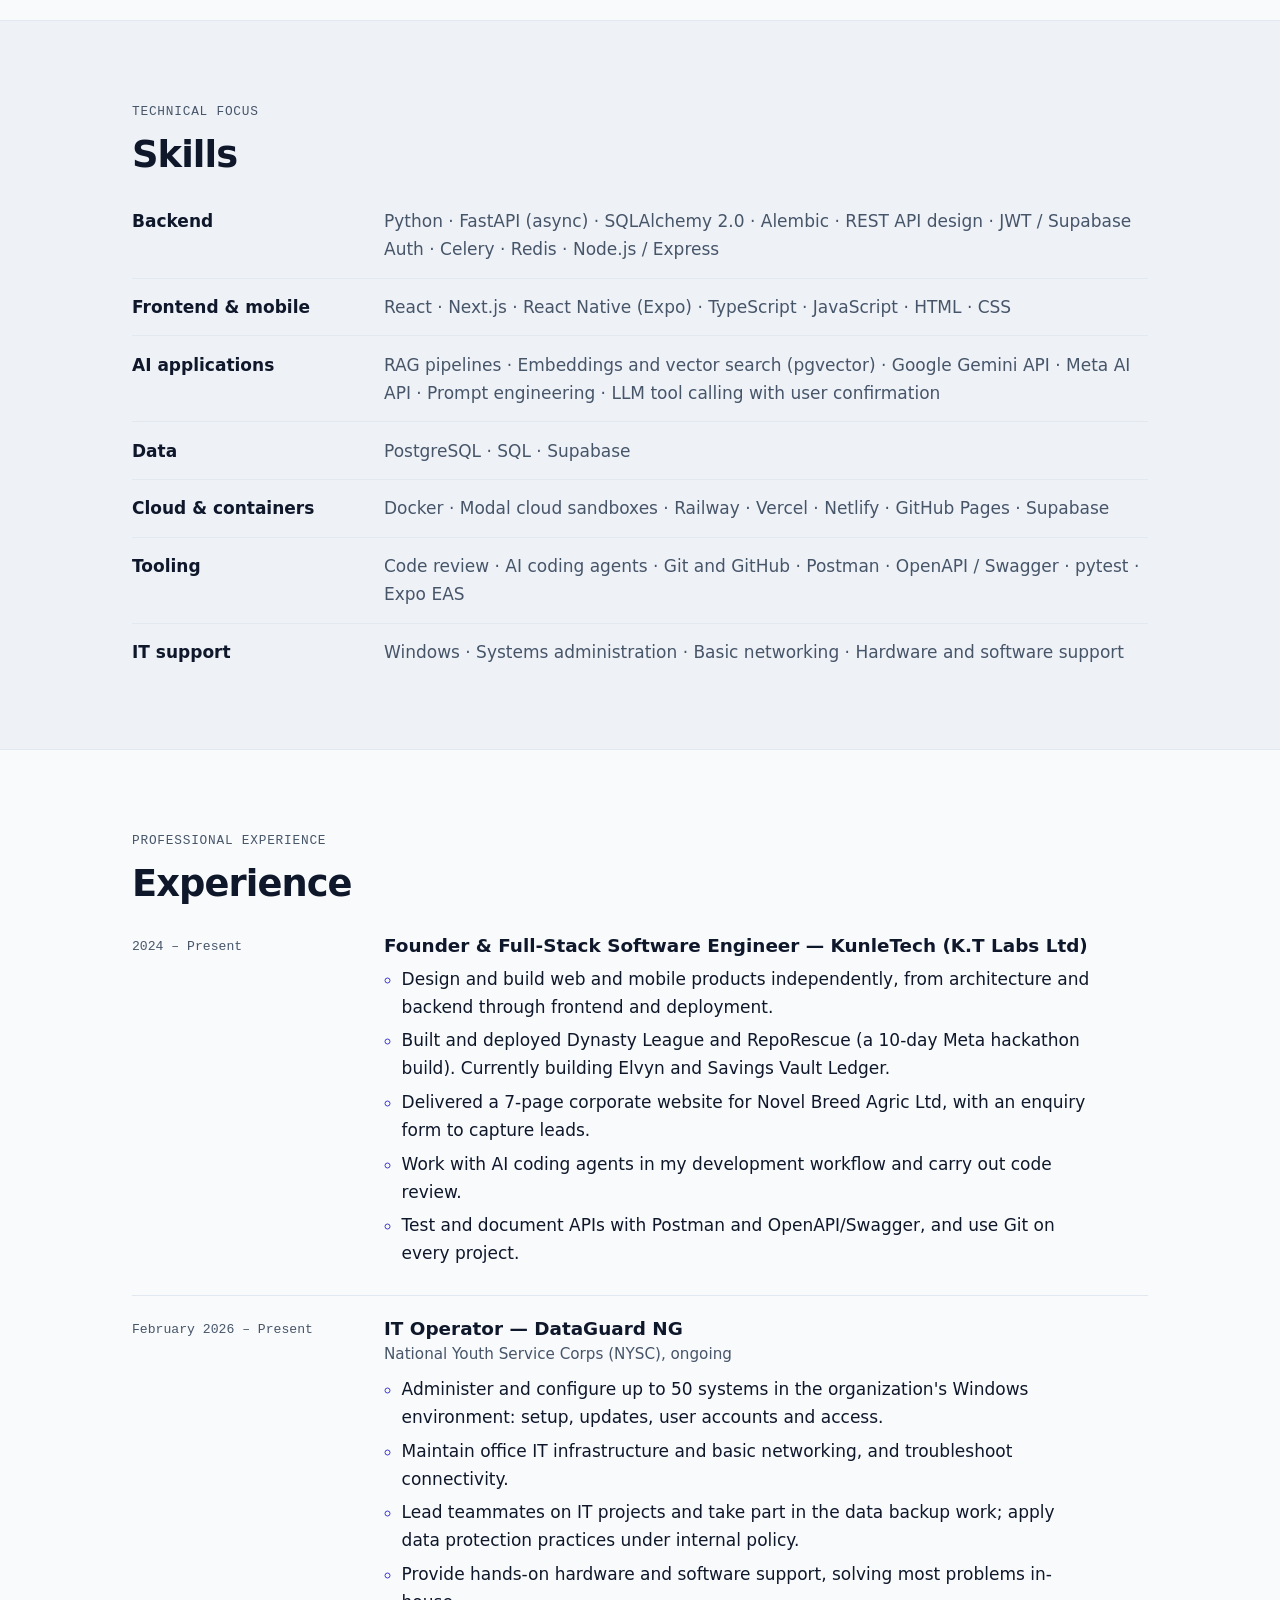
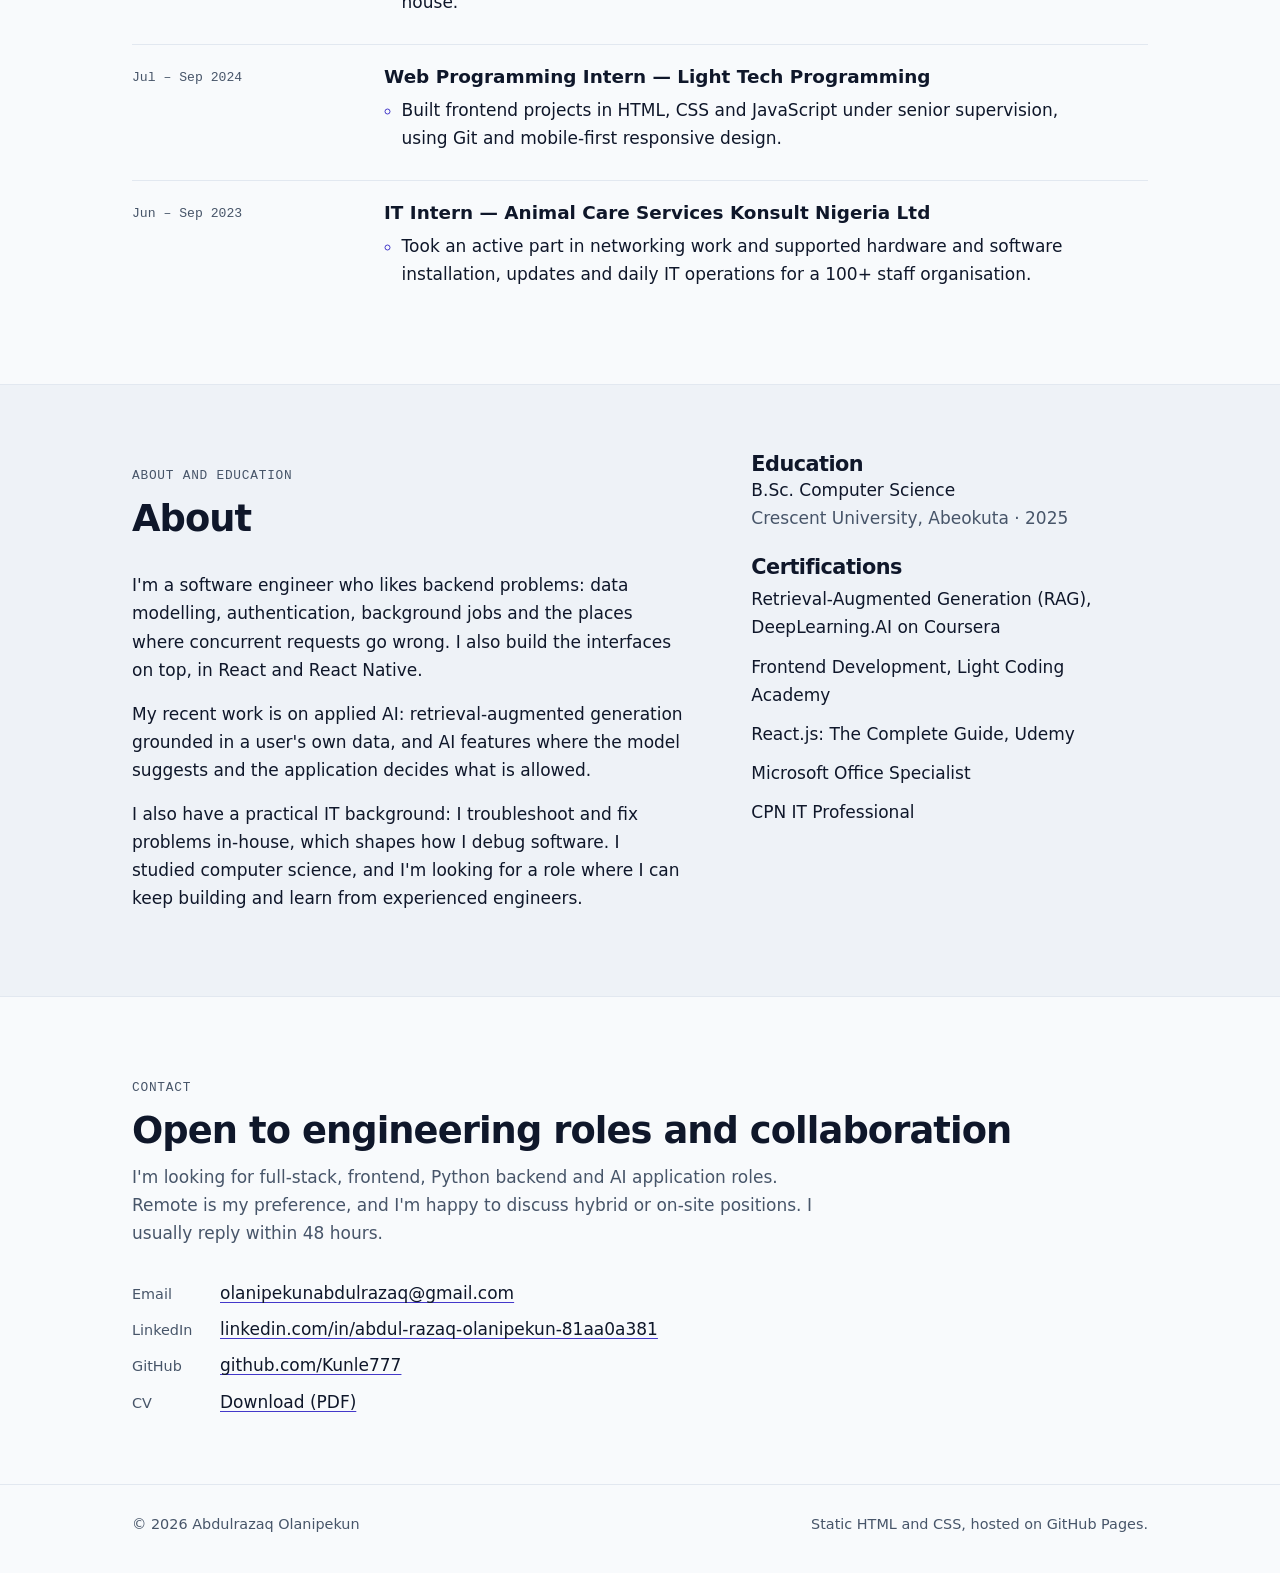
==== commit e63457e4: "Add Elvyn app screenshots to the portfolio and case study Home, Ask Elvyn and Brain Dump screens (st" ====
--- a/index.html
+++ b/index.html
@@ -113,6 +113,21 @@
               <a class="btn btn-secondary" href="https://github.com/Kunle777/change-app" rel="noopener">Source on GitHub</a>
             </p>
           </div>
+        </div>
+
+        <div class="phones" aria-label="Elvyn app screenshots">
+          <figure>
+            <img src="assets/images/elvyn-home.webp" width="720" height="1570" alt="Elvyn home screen with a daily note from Elvyn, today's progress, Brain Dump, calendar and today's tasks" loading="lazy" />
+            <figcaption><strong>Home.</strong> Today's progress, a daily note, quick Brain Dump capture, the calendar and today's tasks.</figcaption>
+          </figure>
+          <figure>
+            <img src="assets/images/elvyn-ask.webp" width="720" height="1570" alt="Ask Elvyn screen with suggested questions and a note that saved entries are used only if Personal memory is on" loading="lazy" />
+            <figcaption><strong>Ask Elvyn.</strong> The AI coach. Saved entries are used only when Personal memory is switched on.</figcaption>
+          </figure>
+          <figure>
+            <img src="assets/images/elvyn-brain-dump.webp" width="720" height="1570" alt="Elvyn Brain Dump screen in dark mode with a text box, a Speak button and recent dumps marked Possible task or Converted" loading="lazy" />
+            <figcaption><strong>Brain Dump.</strong> Type or speak a thought; entries can be flagged as possible tasks and converted. Shown in dark mode.</figcaption>
+          </figure>
         </div>
       </div>
     </section>
--- a/css/style.css
+++ b/css/style.css
@@ -267,6 +267,13 @@
 @media (min-width: 860px) {
   .showcase { grid-template-columns: 1.6fr 1fr; gap: 3rem; align-items: start; }
 }
+
+/* ---------- Elvyn app screenshots ---------- */
+.phones { display: grid; gap: 2rem; grid-template-columns: 1fr; justify-items: center; margin: 2.5rem 0 0; }
+.phones figure, .phones > div { margin: 0; width: min(100%, 300px); }
+.phones img { border: 1px solid var(--rule); border-radius: 18px; width: 100%; }
+.phones figcaption, .phones .cap { font-size: 0.9rem; color: var(--muted); margin: 0.6rem 0 0; }
+@media (min-width: 700px) { .phones { grid-template-columns: repeat(3, 1fr); gap: 2rem; align-items: start; } }
 
 /* ---------- Secondary work ---------- */
 .work-grid { display: grid; gap: 2.5rem; grid-template-columns: 1fr; }
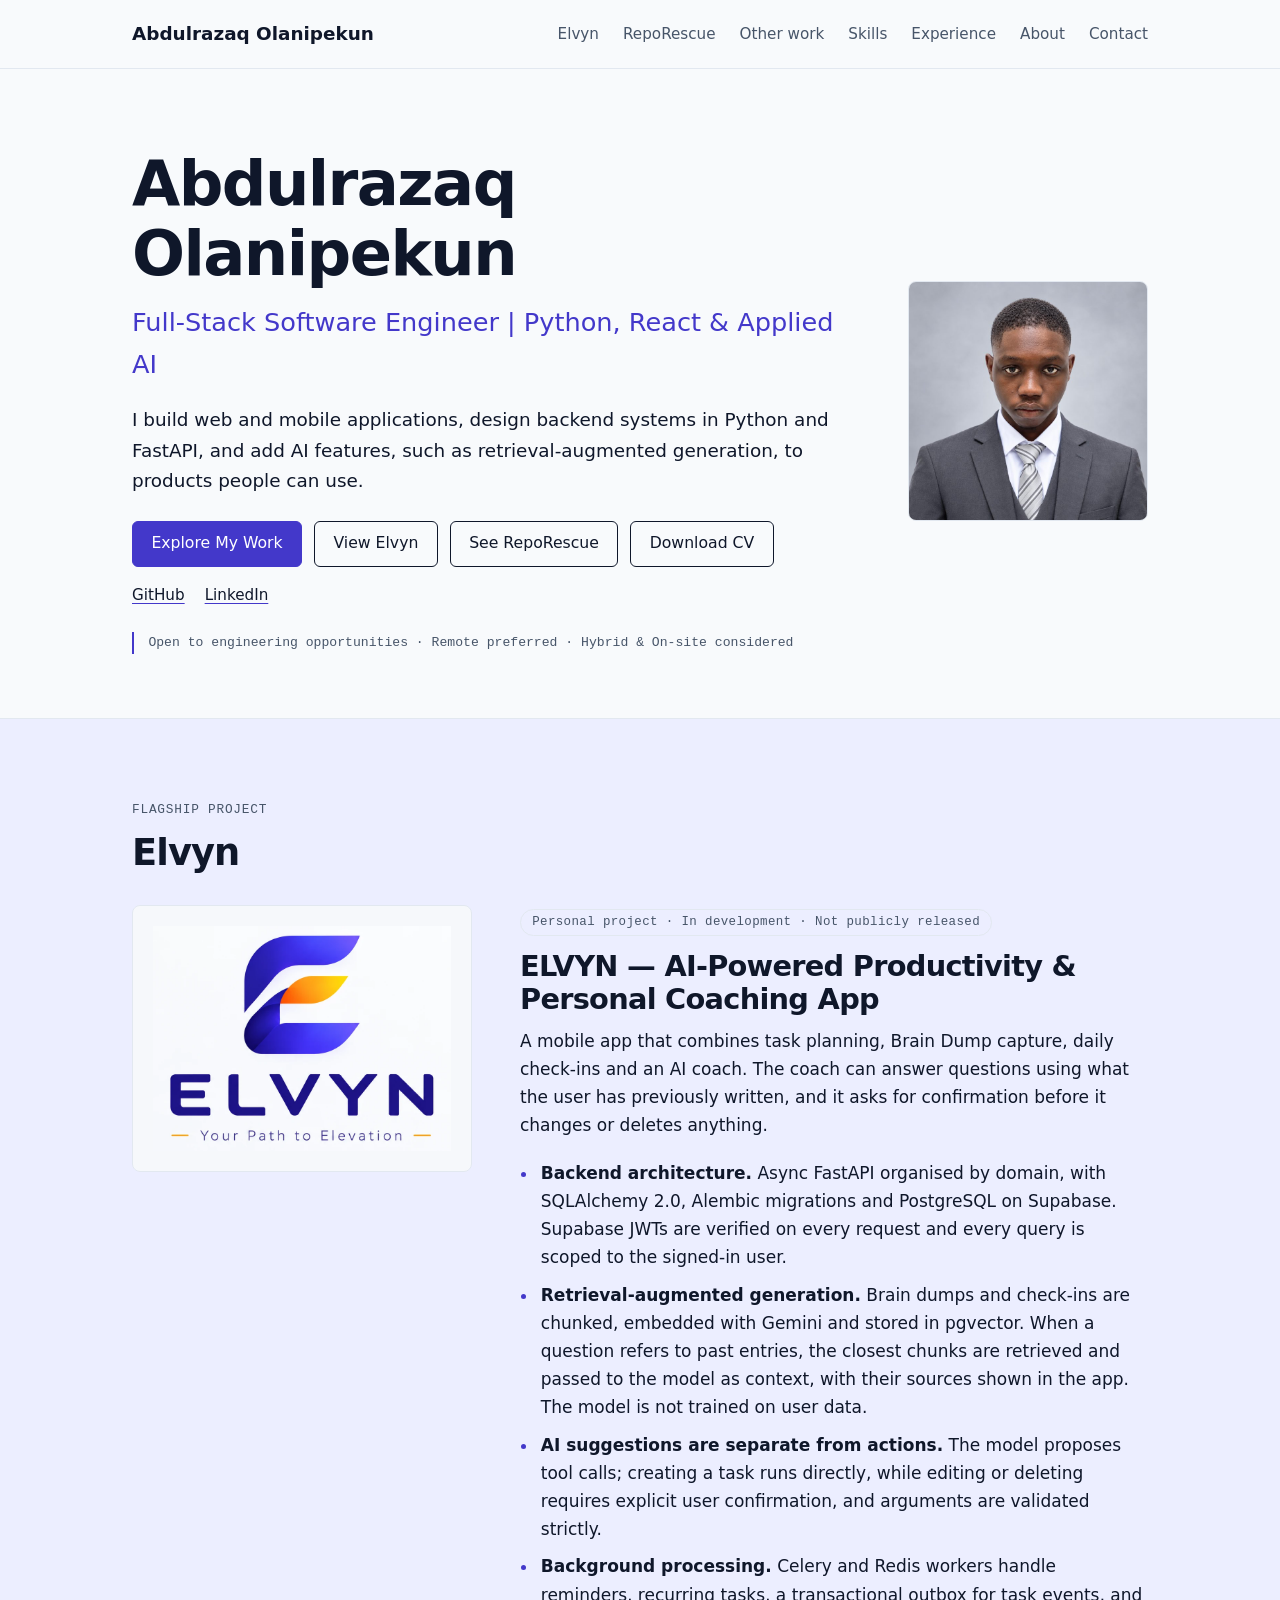
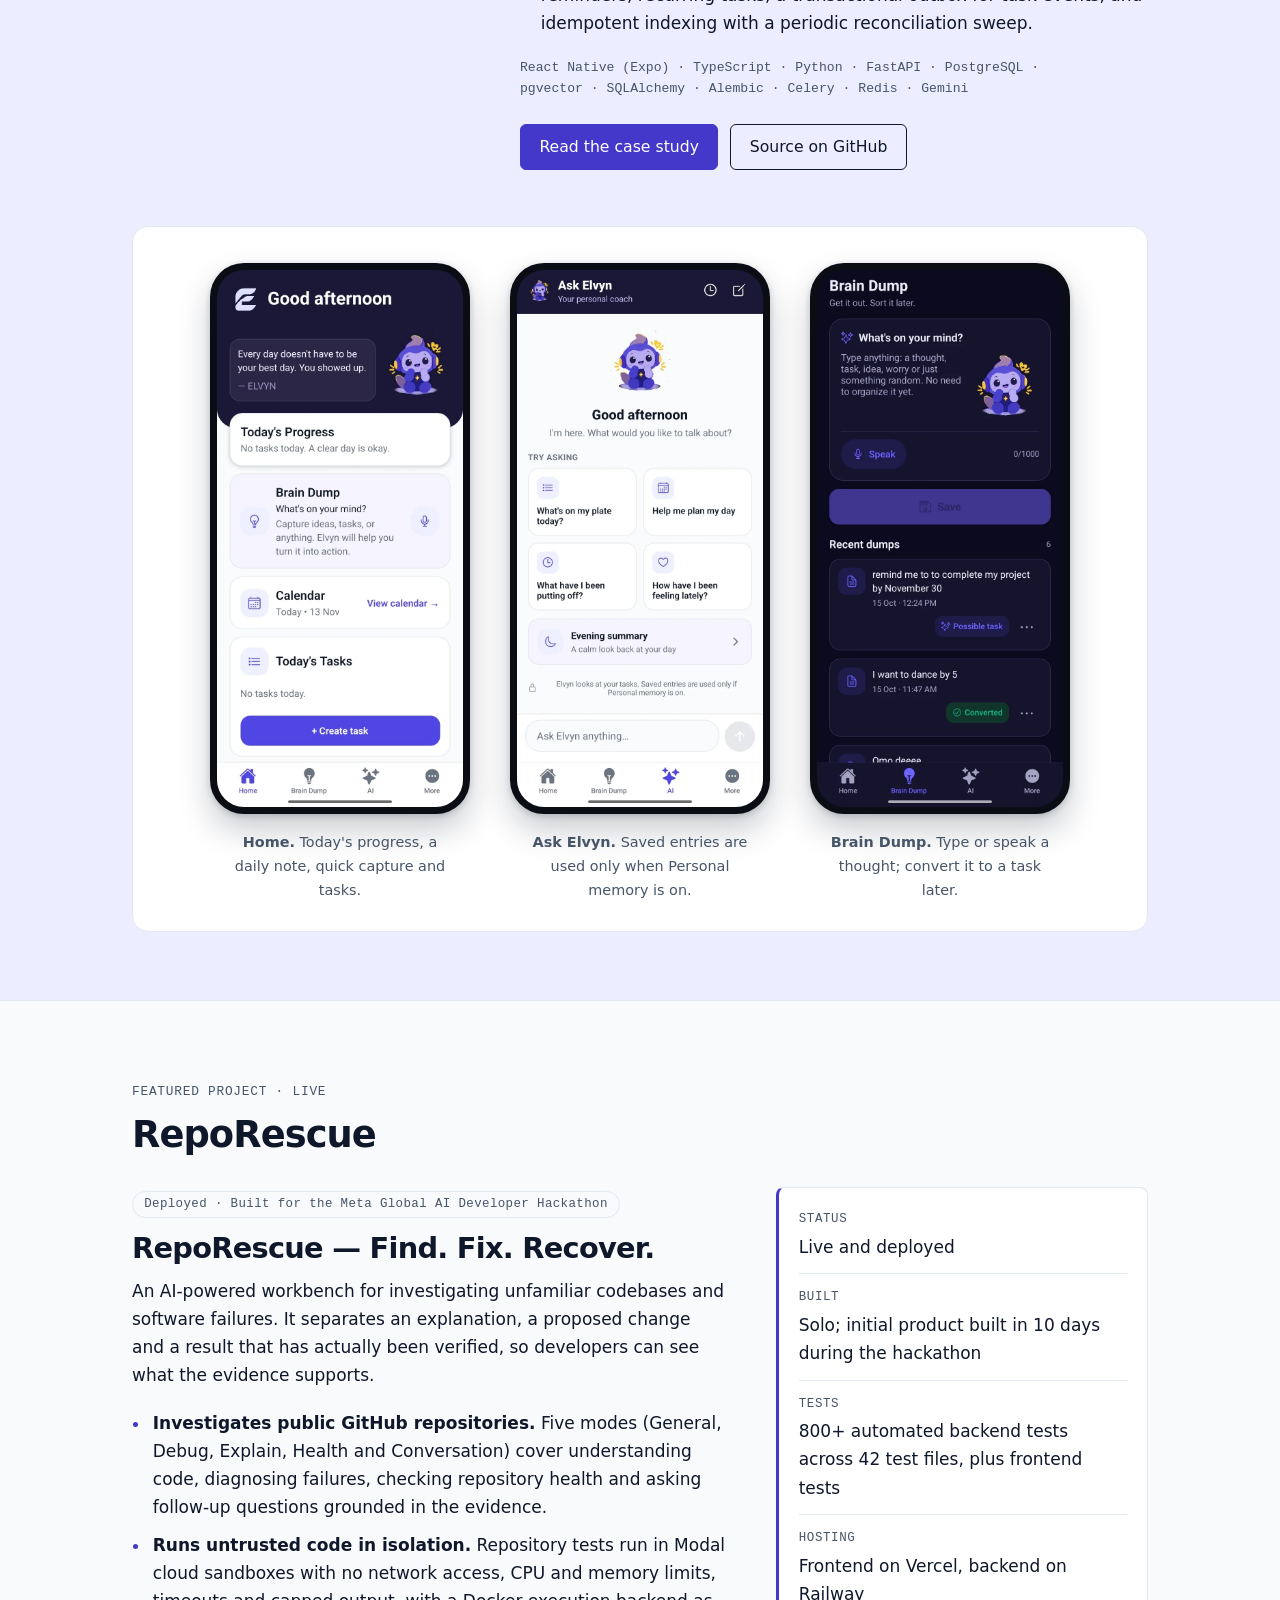
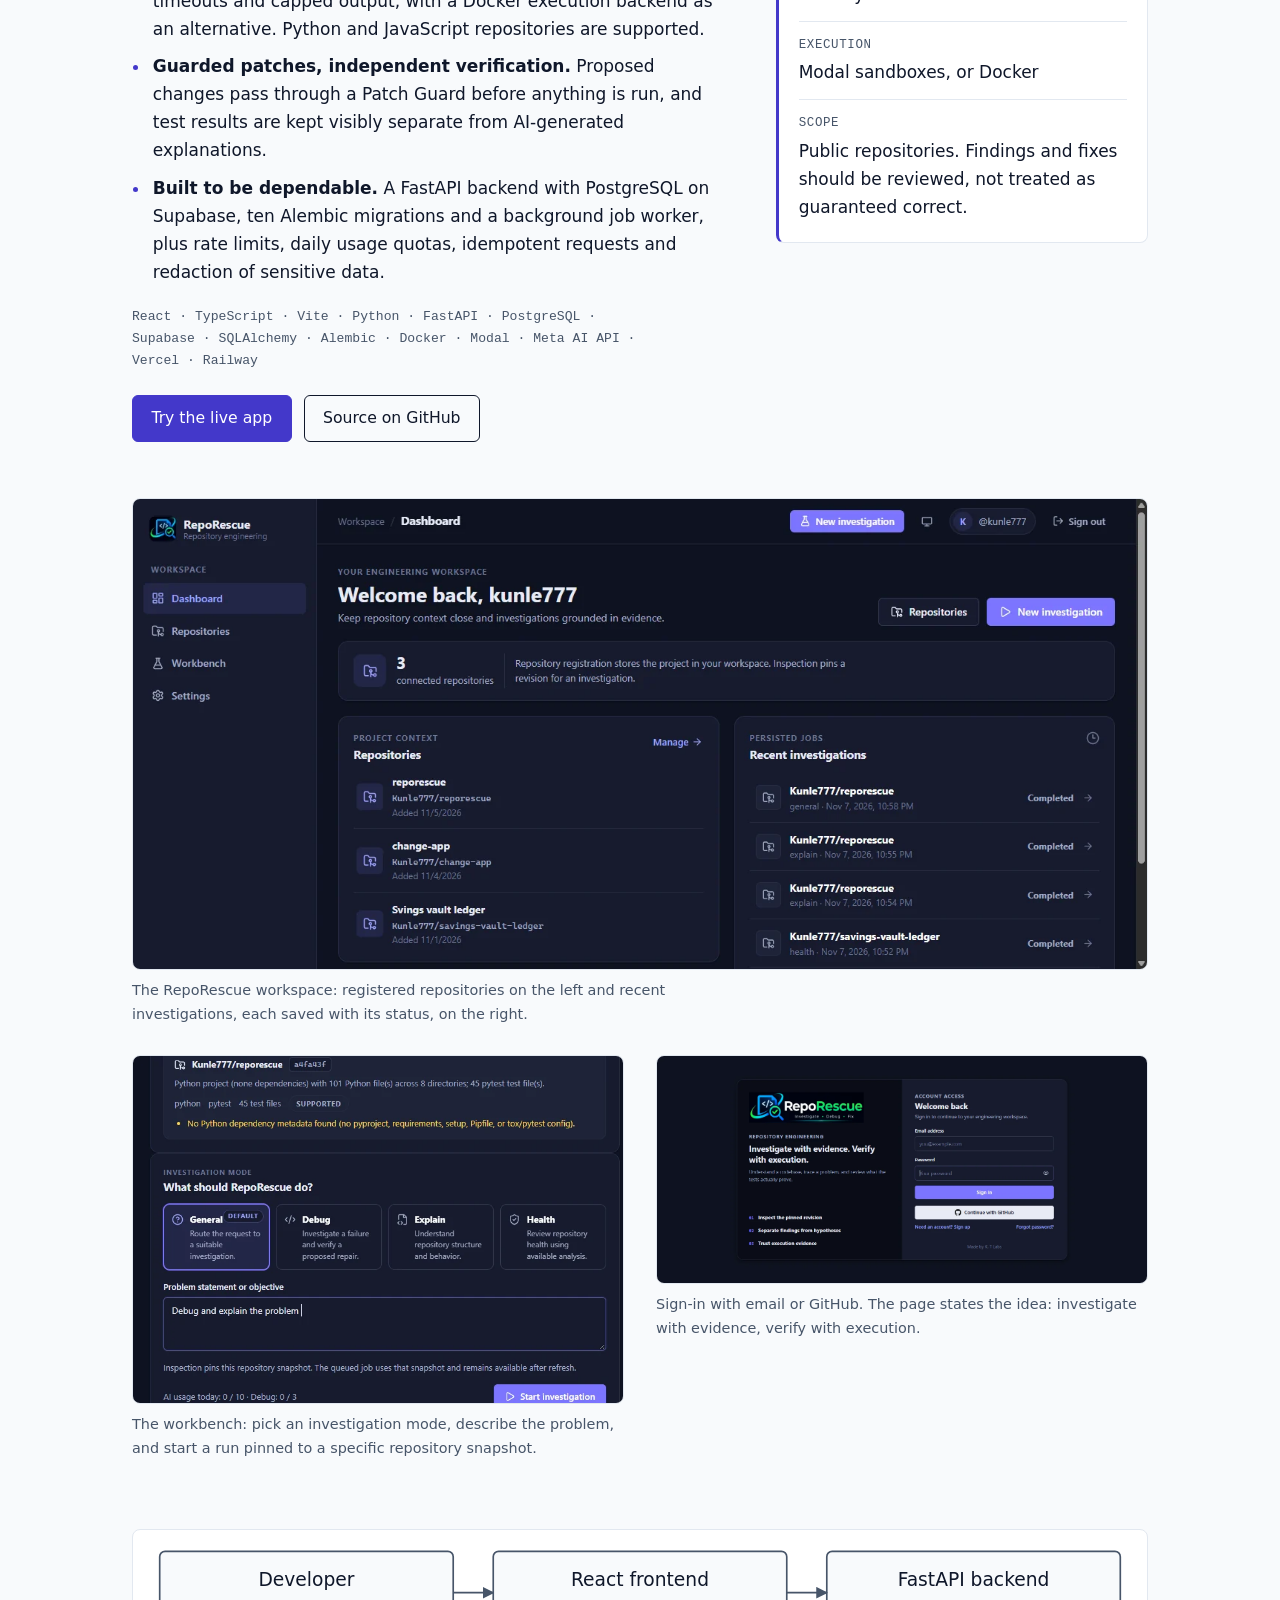
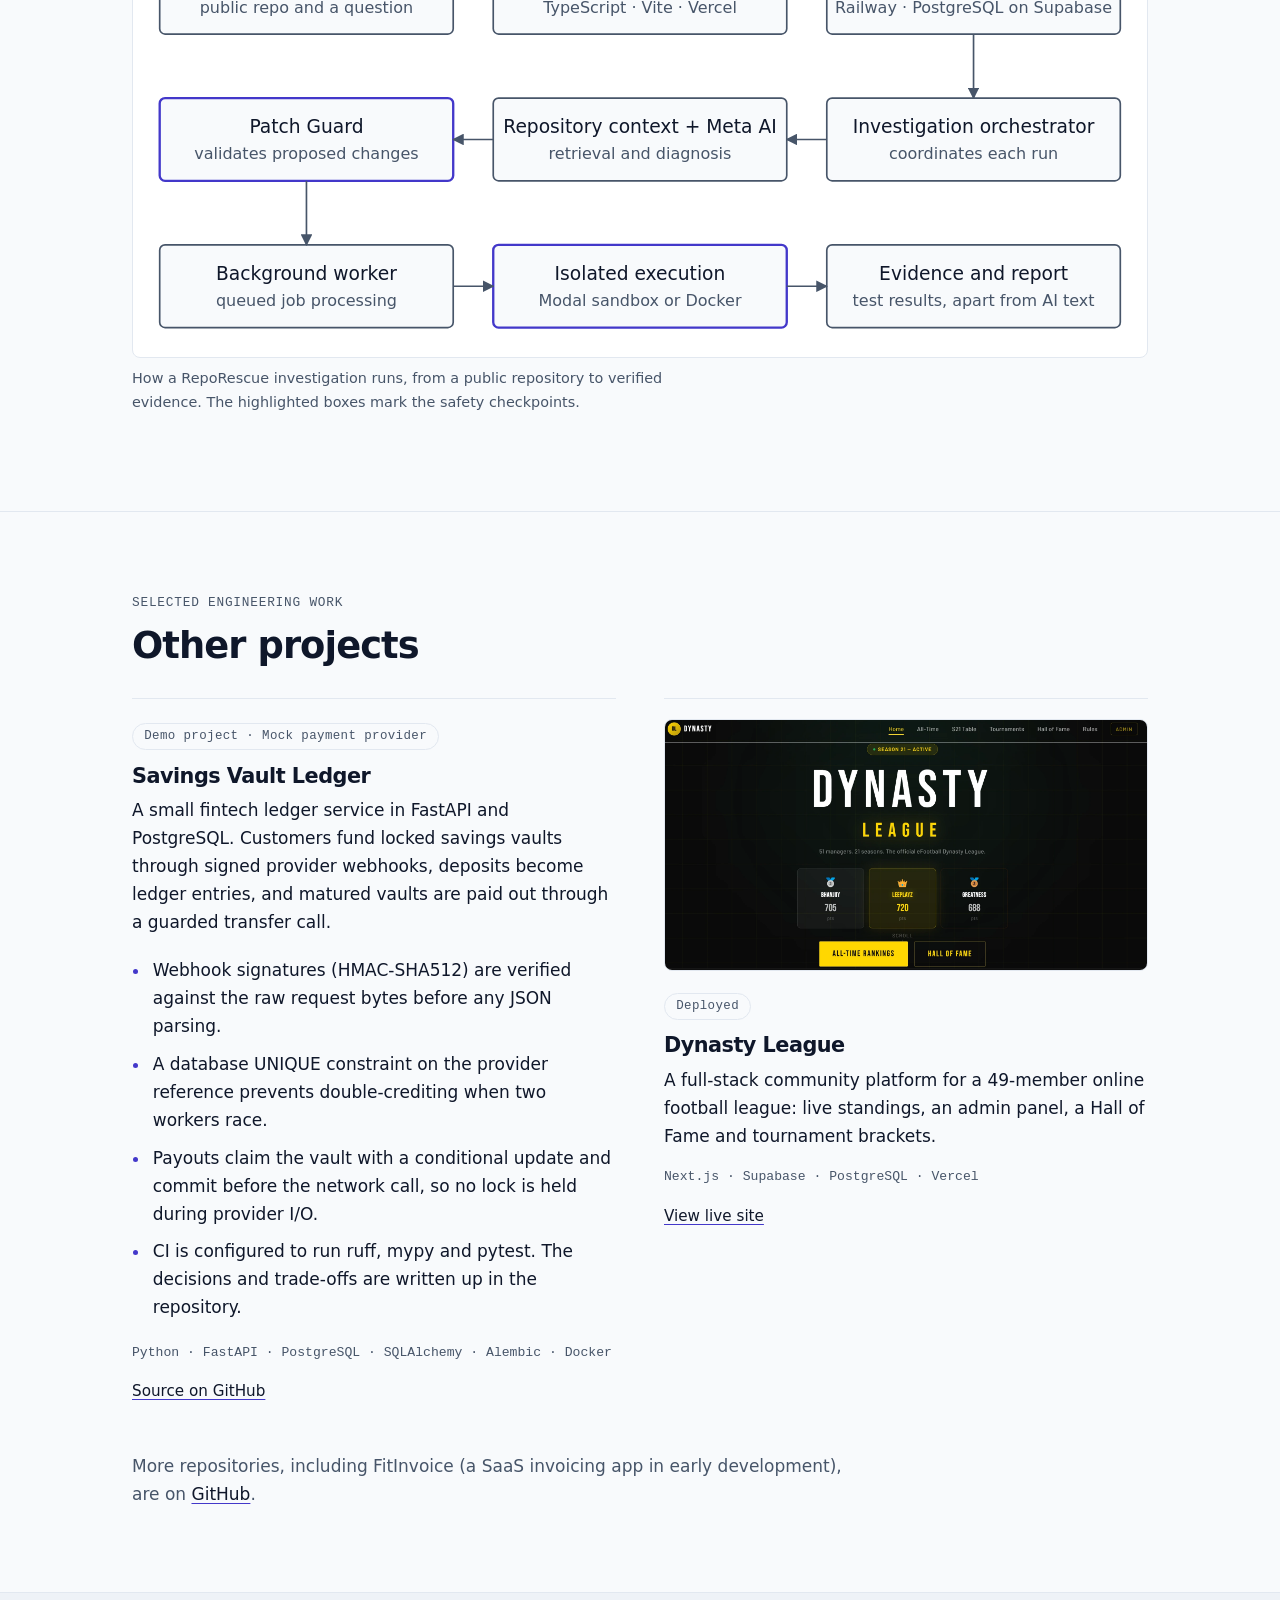
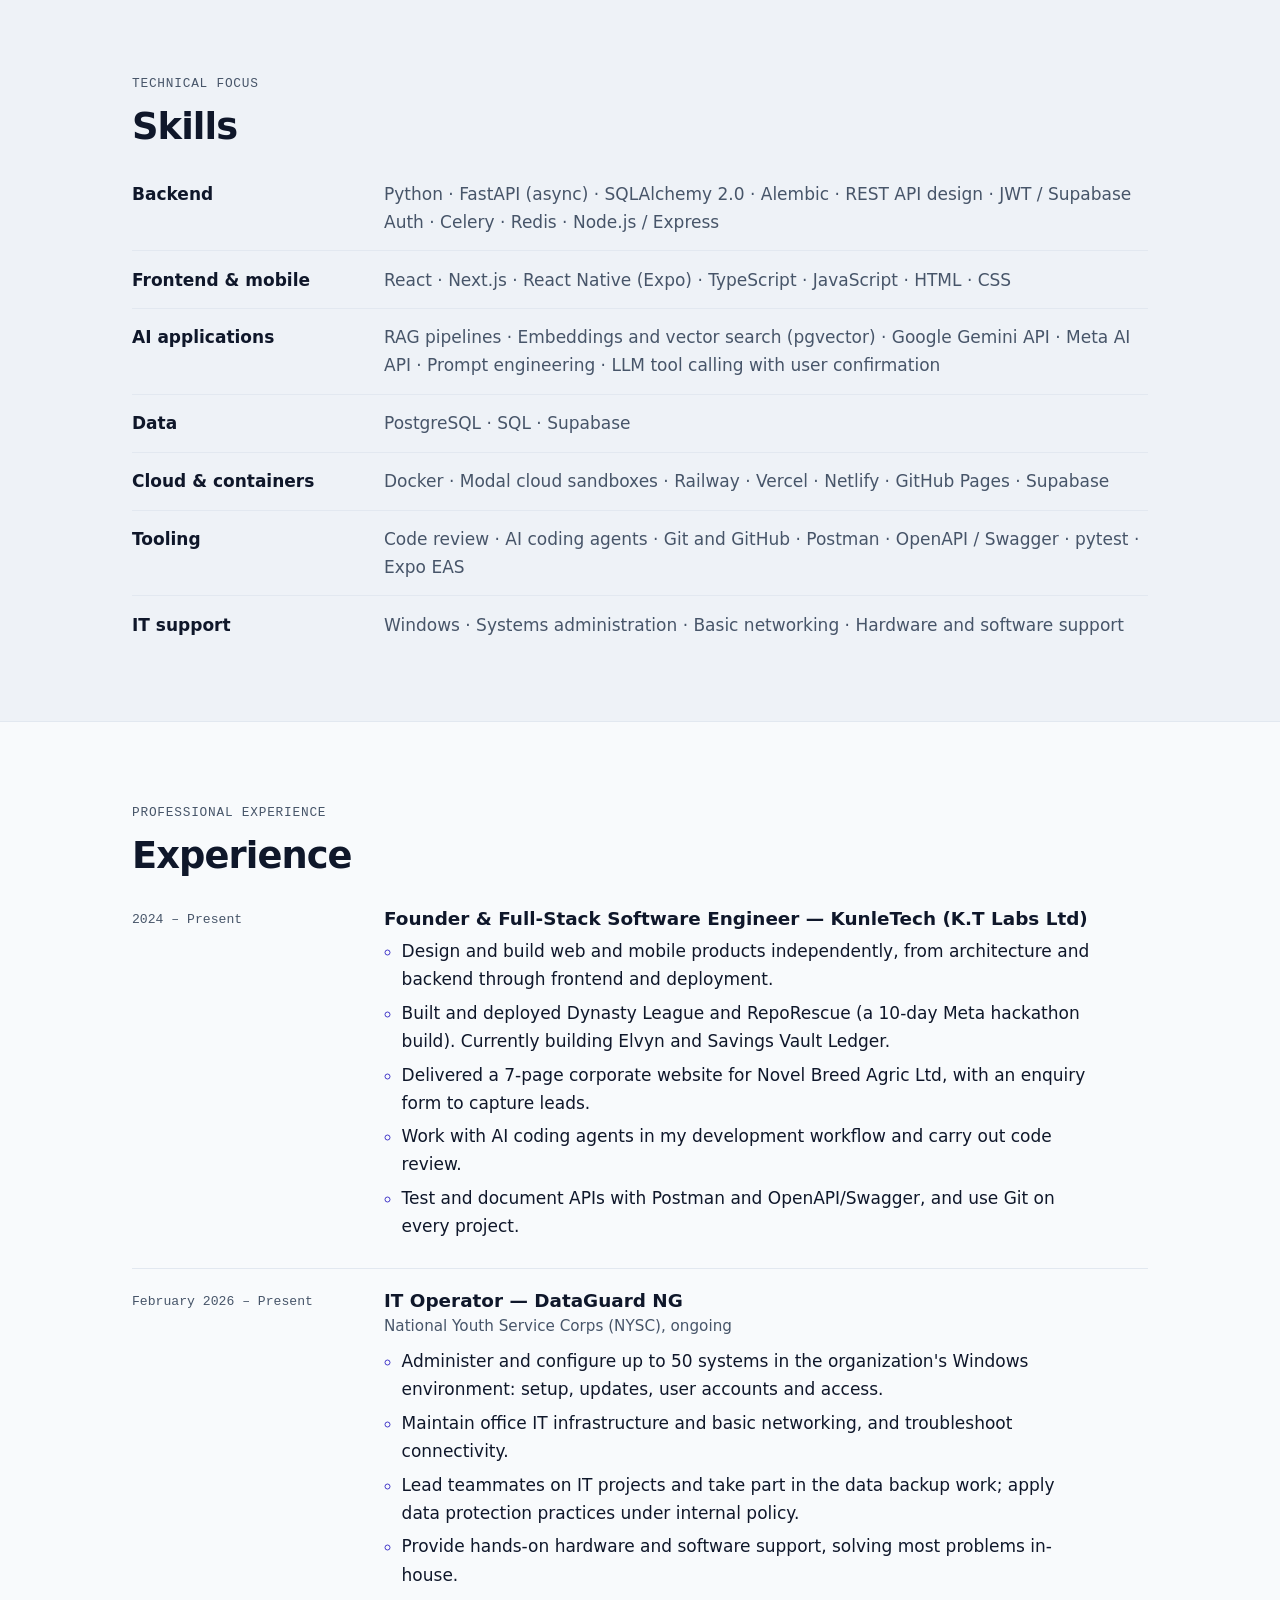
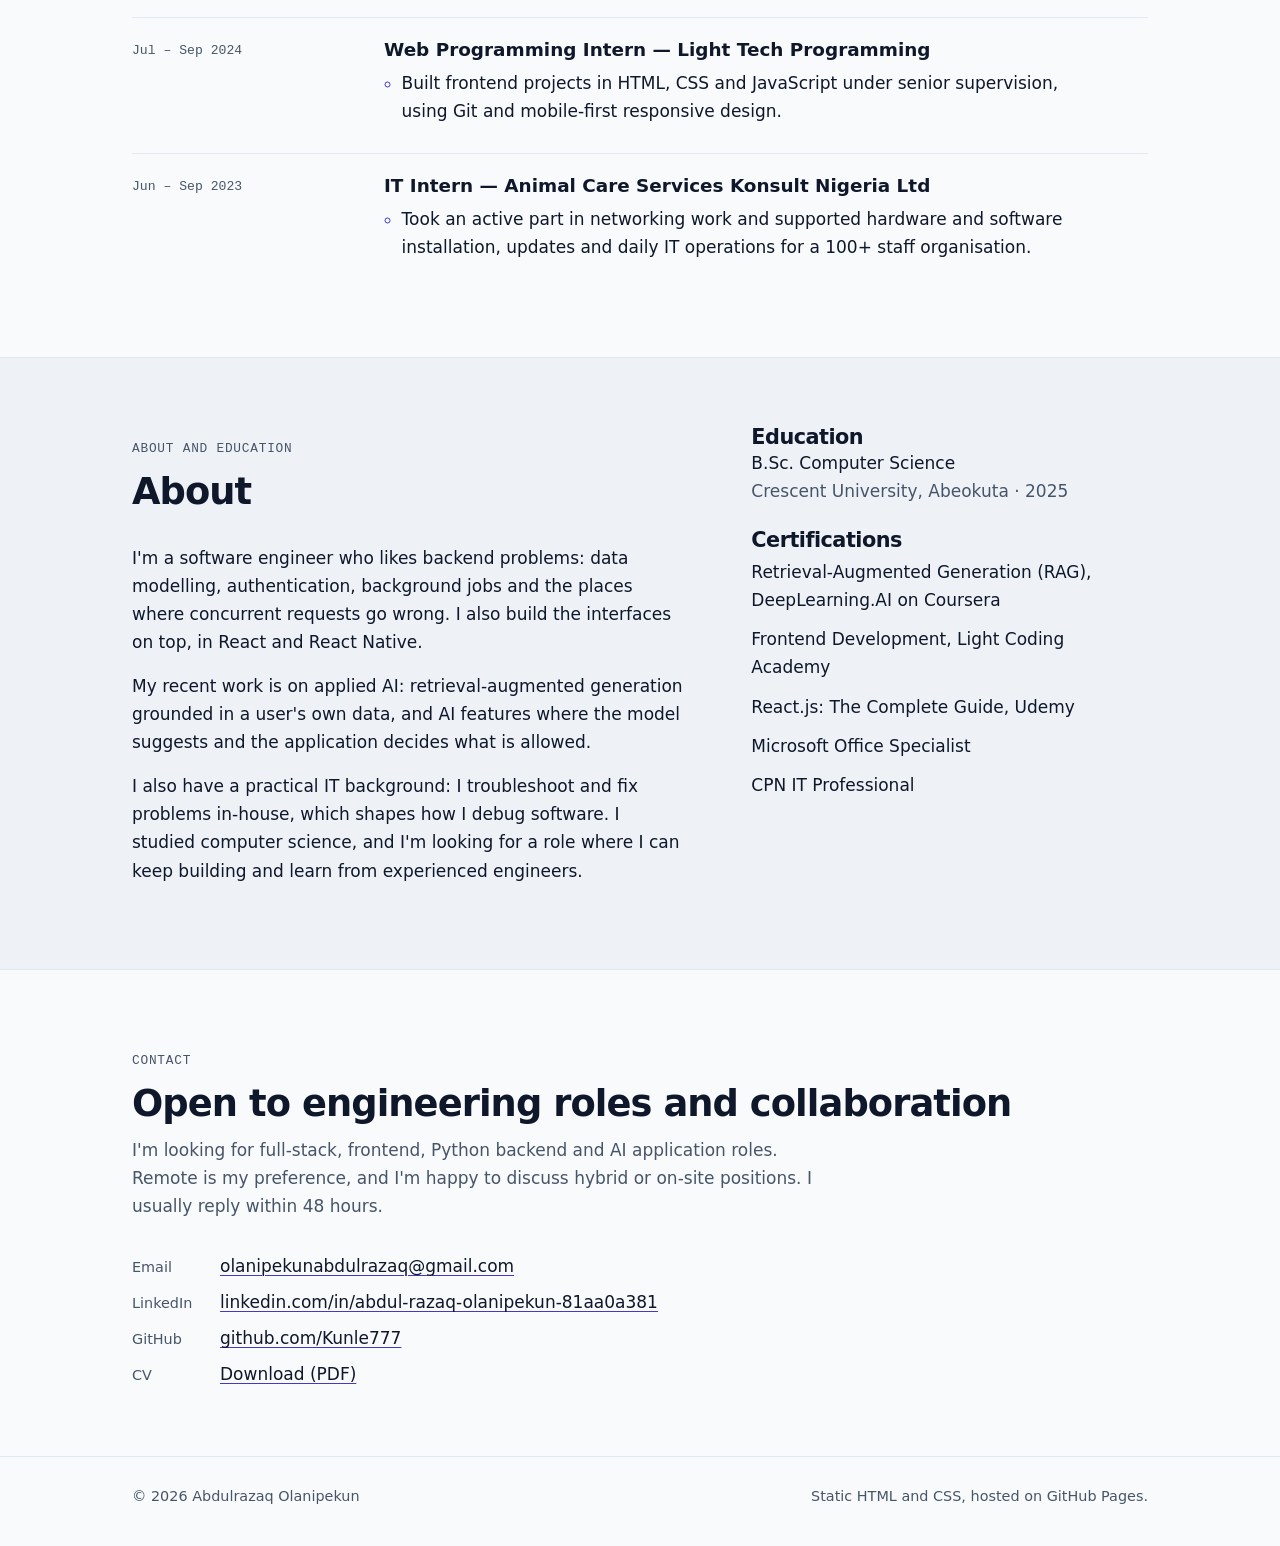
==== commit d3a18ea3: "Present Elvyn screenshots in phone frames Place the three screens in phone-style bezels on a soft st" ====
--- a/index.html
+++ b/index.html
@@ -115,20 +115,21 @@
           </div>
         </div>
 
-        <div class="phones" aria-label="Elvyn app screenshots">
+        <div class="phones" role="group" aria-label="Elvyn app screenshots" tabindex="0">
           <figure>
-            <img src="assets/images/elvyn-home.webp" width="720" height="1570" alt="Elvyn home screen with a daily note from Elvyn, today's progress, Brain Dump, calendar and today's tasks" loading="lazy" />
-            <figcaption><strong>Home.</strong> Today's progress, a daily note, quick Brain Dump capture, the calendar and today's tasks.</figcaption>
+            <div class="bezel"><img src="assets/images/elvyn-home.webp" width="720" height="1570" alt="Elvyn home screen with a daily note from Elvyn, today's progress, Brain Dump, calendar and today's tasks" loading="lazy" /></div>
+            <figcaption><strong>Home.</strong> Today's progress, a daily note, quick capture and tasks.</figcaption>
           </figure>
           <figure>
-            <img src="assets/images/elvyn-ask.webp" width="720" height="1570" alt="Ask Elvyn screen with suggested questions and a note that saved entries are used only if Personal memory is on" loading="lazy" />
-            <figcaption><strong>Ask Elvyn.</strong> The AI coach. Saved entries are used only when Personal memory is switched on.</figcaption>
+            <div class="bezel"><img src="assets/images/elvyn-ask.webp" width="720" height="1570" alt="Ask Elvyn screen with suggested questions and a note that saved entries are used only if Personal memory is on" loading="lazy" /></div>
+            <figcaption><strong>Ask Elvyn.</strong> Saved entries are used only when Personal memory is on.</figcaption>
           </figure>
           <figure>
-            <img src="assets/images/elvyn-brain-dump.webp" width="720" height="1570" alt="Elvyn Brain Dump screen in dark mode with a text box, a Speak button and recent dumps marked Possible task or Converted" loading="lazy" />
-            <figcaption><strong>Brain Dump.</strong> Type or speak a thought; entries can be flagged as possible tasks and converted. Shown in dark mode.</figcaption>
+            <div class="bezel"><img src="assets/images/elvyn-brain-dump.webp" width="720" height="1570" alt="Elvyn Brain Dump screen in dark mode with a text box, a Speak button and recent dumps marked Possible task or Converted" loading="lazy" /></div>
+            <figcaption><strong>Brain Dump.</strong> Type or speak a thought; convert it to a task later.</figcaption>
           </figure>
         </div>
+        <p class="swipe-hint">Swipe to see more screens</p>
       </div>
     </section>
 
--- a/css/style.css
+++ b/css/style.css
@@ -269,11 +269,45 @@
 }
 
 /* ---------- Elvyn app screenshots ---------- */
-.phones { display: grid; gap: 2rem; grid-template-columns: 1fr; justify-items: center; margin: 2.5rem 0 0; }
-.phones figure, .phones > div { margin: 0; width: min(100%, 300px); }
-.phones img { border: 1px solid var(--rule); border-radius: 18px; width: 100%; }
-.phones figcaption, .phones .cap { font-size: 0.9rem; color: var(--muted); margin: 0.6rem 0 0; }
-@media (min-width: 700px) { .phones { grid-template-columns: repeat(3, 1fr); gap: 2rem; align-items: start; } }
+.phones {
+  display: grid;
+  grid-template-columns: repeat(3, minmax(0, 260px));
+  justify-content: center;
+  gap: 2.5rem;
+  margin: 2.5rem 0 0;
+  padding: 2.25rem 1.5rem 1.75rem;
+  background: var(--surface);
+  border: 1px solid var(--rule);
+  border-radius: 16px;
+}
+.phones figure { margin: 0; }
+.bezel {
+  background: #0b0d14;
+  padding: 7px;
+  border-radius: 34px;
+  box-shadow: 0 16px 32px rgba(15, 23, 42, 0.22), 0 2px 6px rgba(15, 23, 42, 0.18);
+}
+.phones img { width: 100%; height: auto; border-radius: 27px; border: 0; }
+.phones figcaption { font-size: 0.9rem; color: var(--muted); margin: 1.1rem auto 0; text-align: center; max-width: 24ch; }
+.swipe-hint { display: none; }
+.article .phones { background: var(--tint-accent); margin: 2rem 0 0; }
+
+@media (max-width: 699px) {
+  .phones {
+    display: flex;
+    justify-content: flex-start;
+    gap: 1.25rem;
+    overflow-x: auto;
+    scroll-snap-type: x mandatory;
+    -webkit-overflow-scrolling: touch;
+    padding: 1.75rem 1.25rem 1.5rem;
+  }
+  .phones figure { flex: 0 0 72%; max-width: 260px; scroll-snap-align: center; }
+  .swipe-hint { display: block; margin: 0.6rem 0 0; font-size: 0.85rem; color: var(--muted); text-align: center; max-width: none; }
+}
+@media (min-width: 860px) {
+  .flagship .logo-frame { position: sticky; top: 1.5rem; }
+}
 
 /* ---------- Secondary work ---------- */
 .work-grid { display: grid; gap: 2.5rem; grid-template-columns: 1fr; }
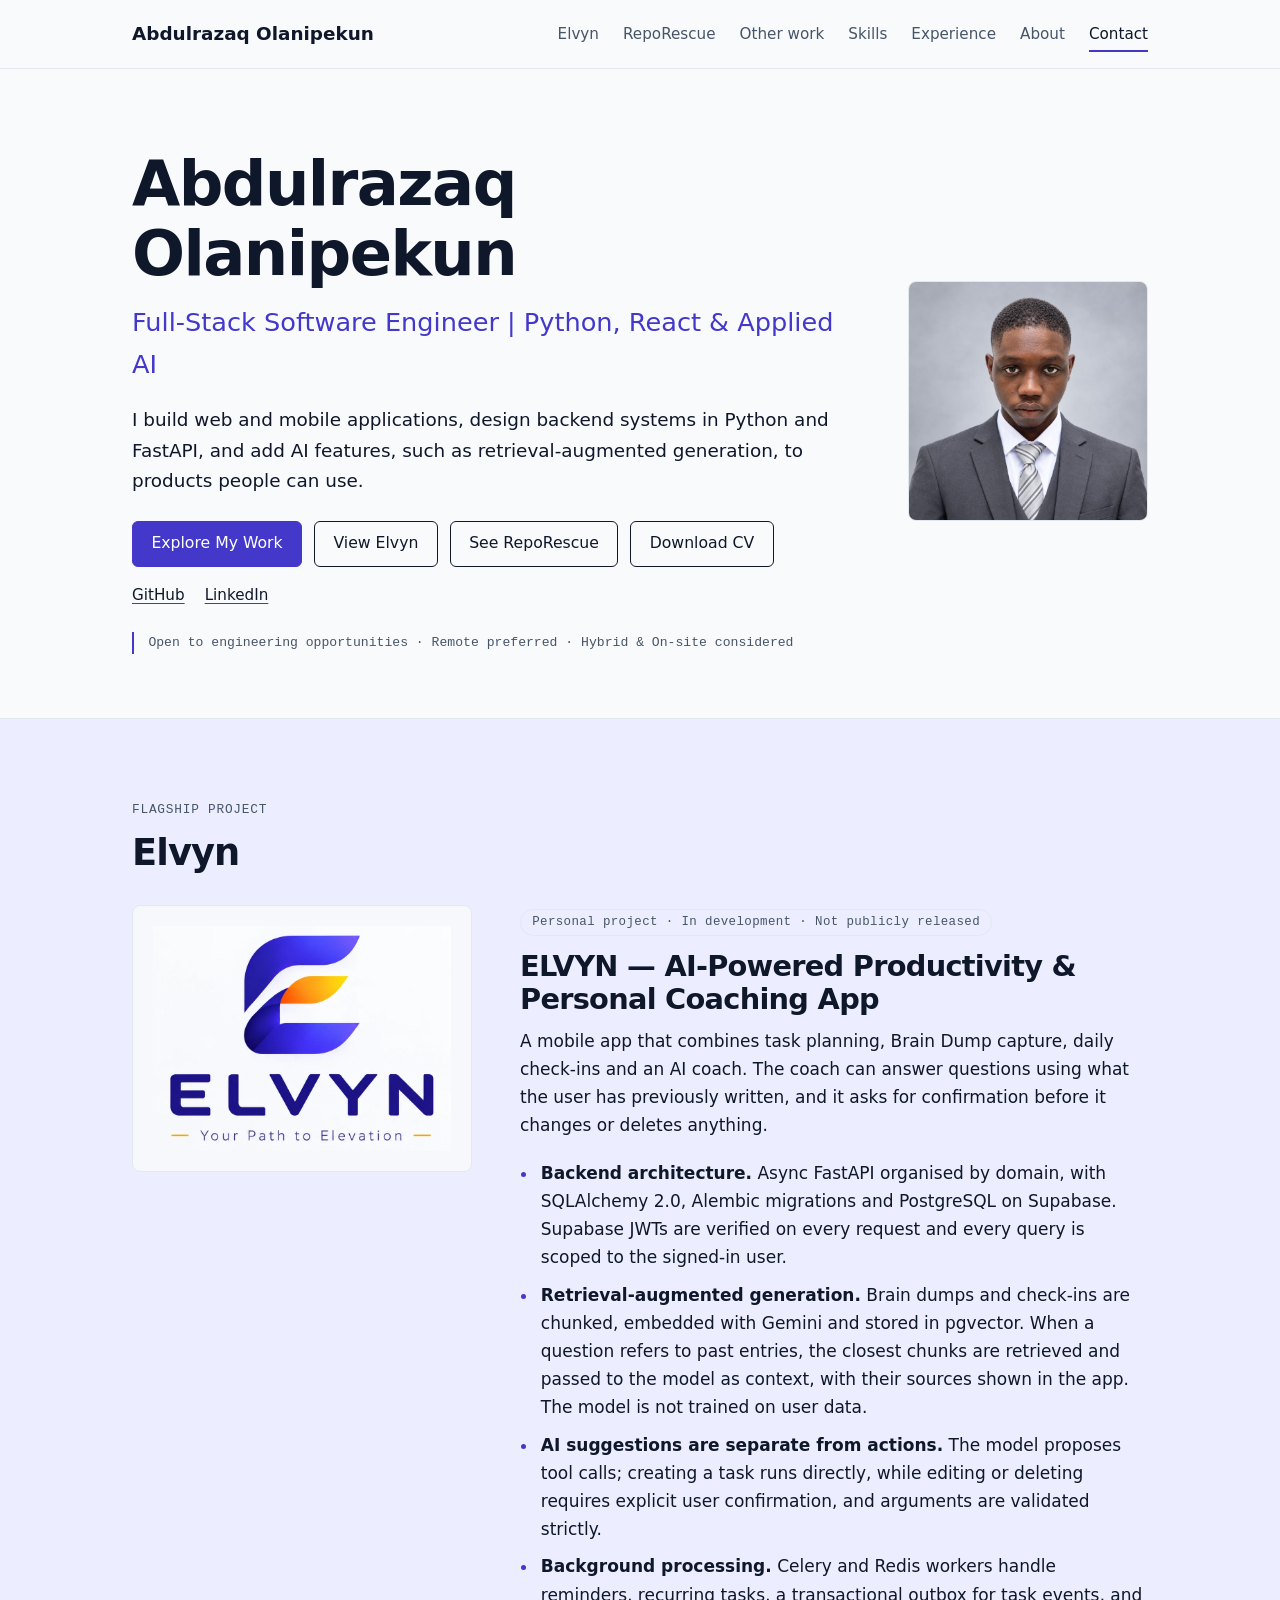
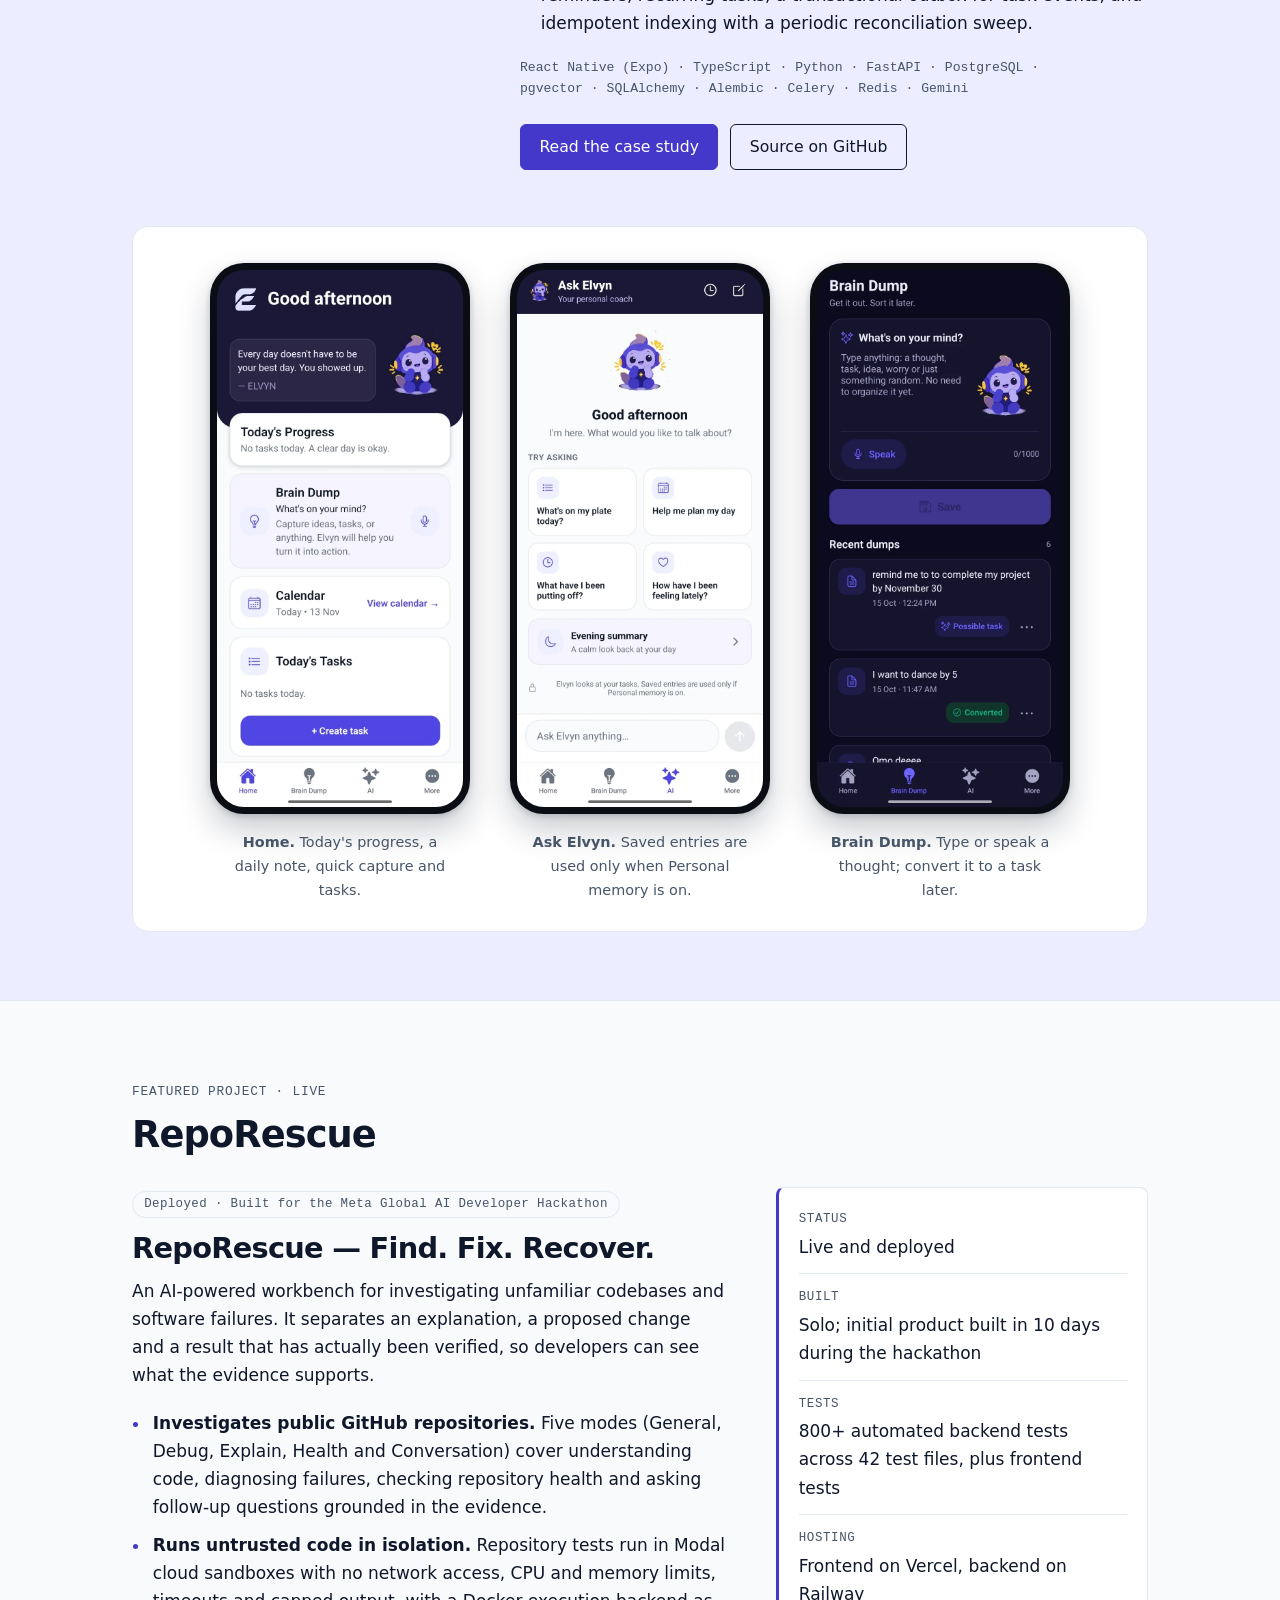
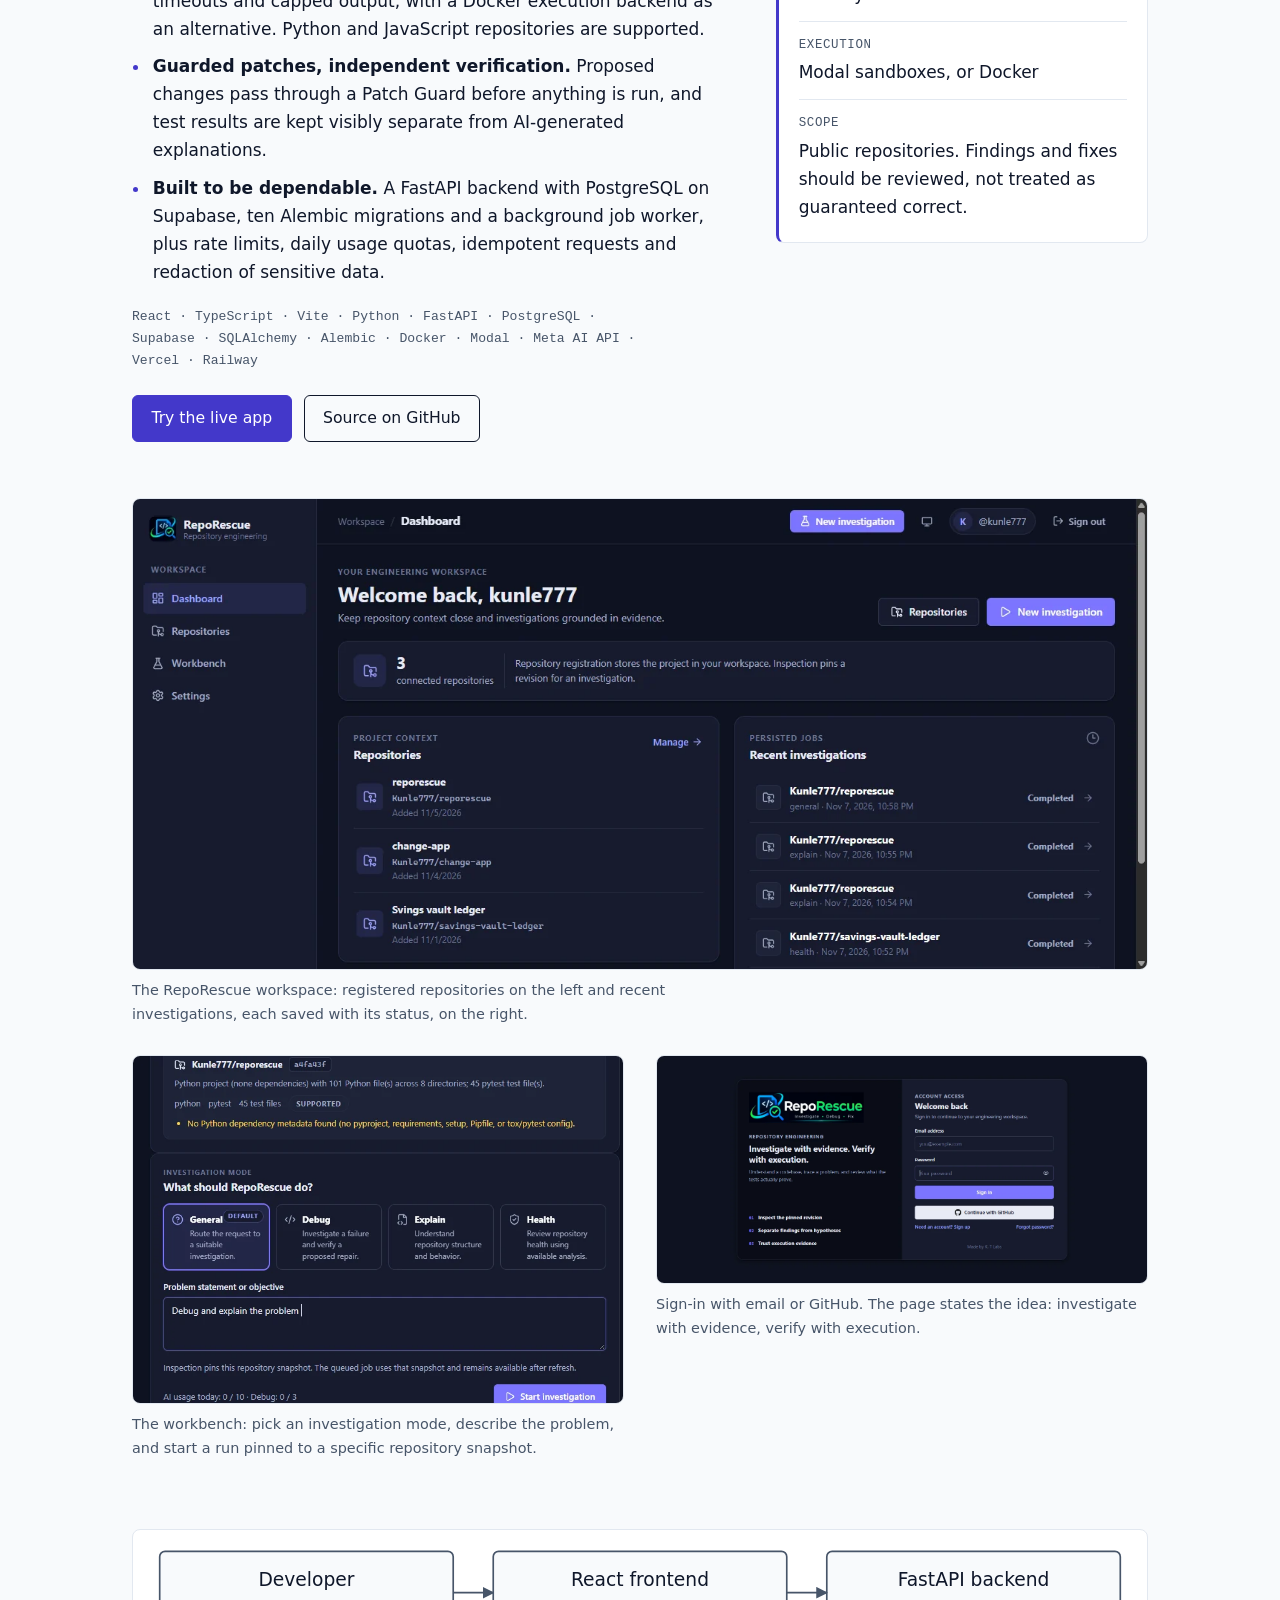
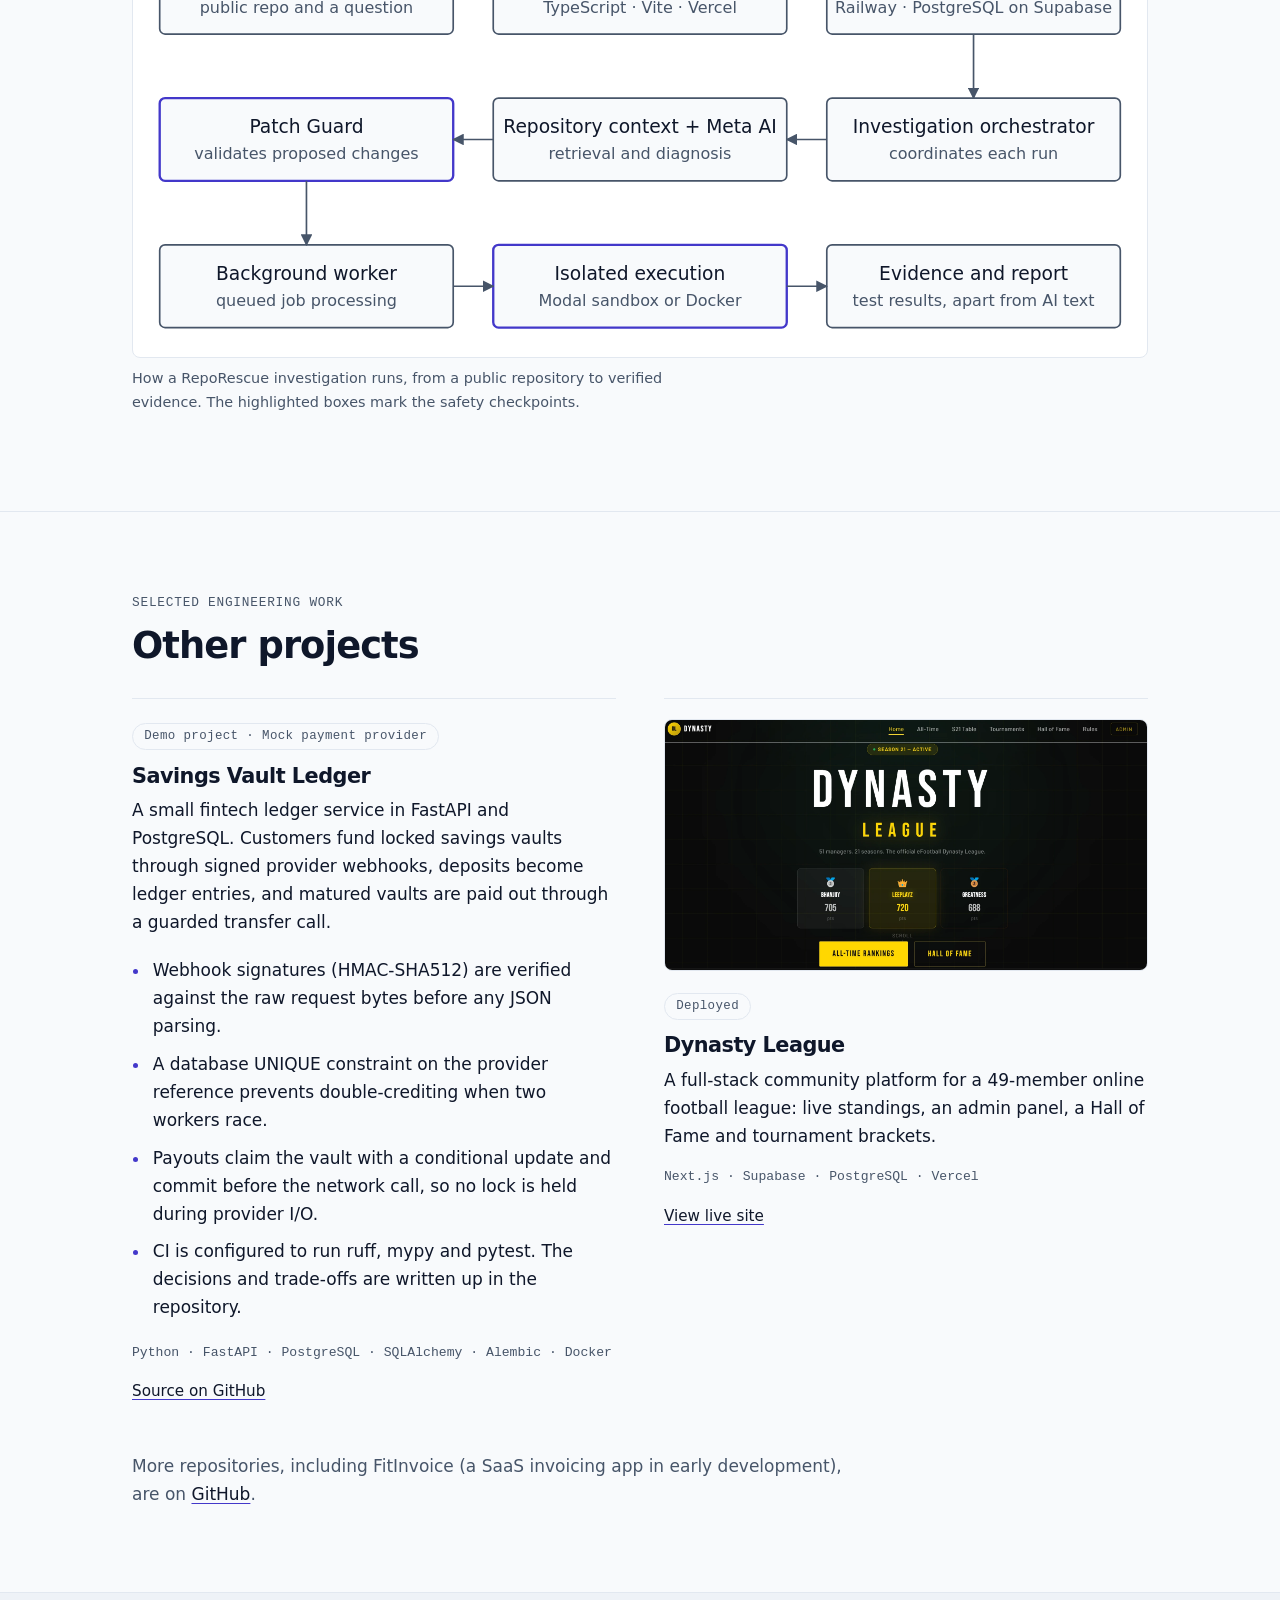
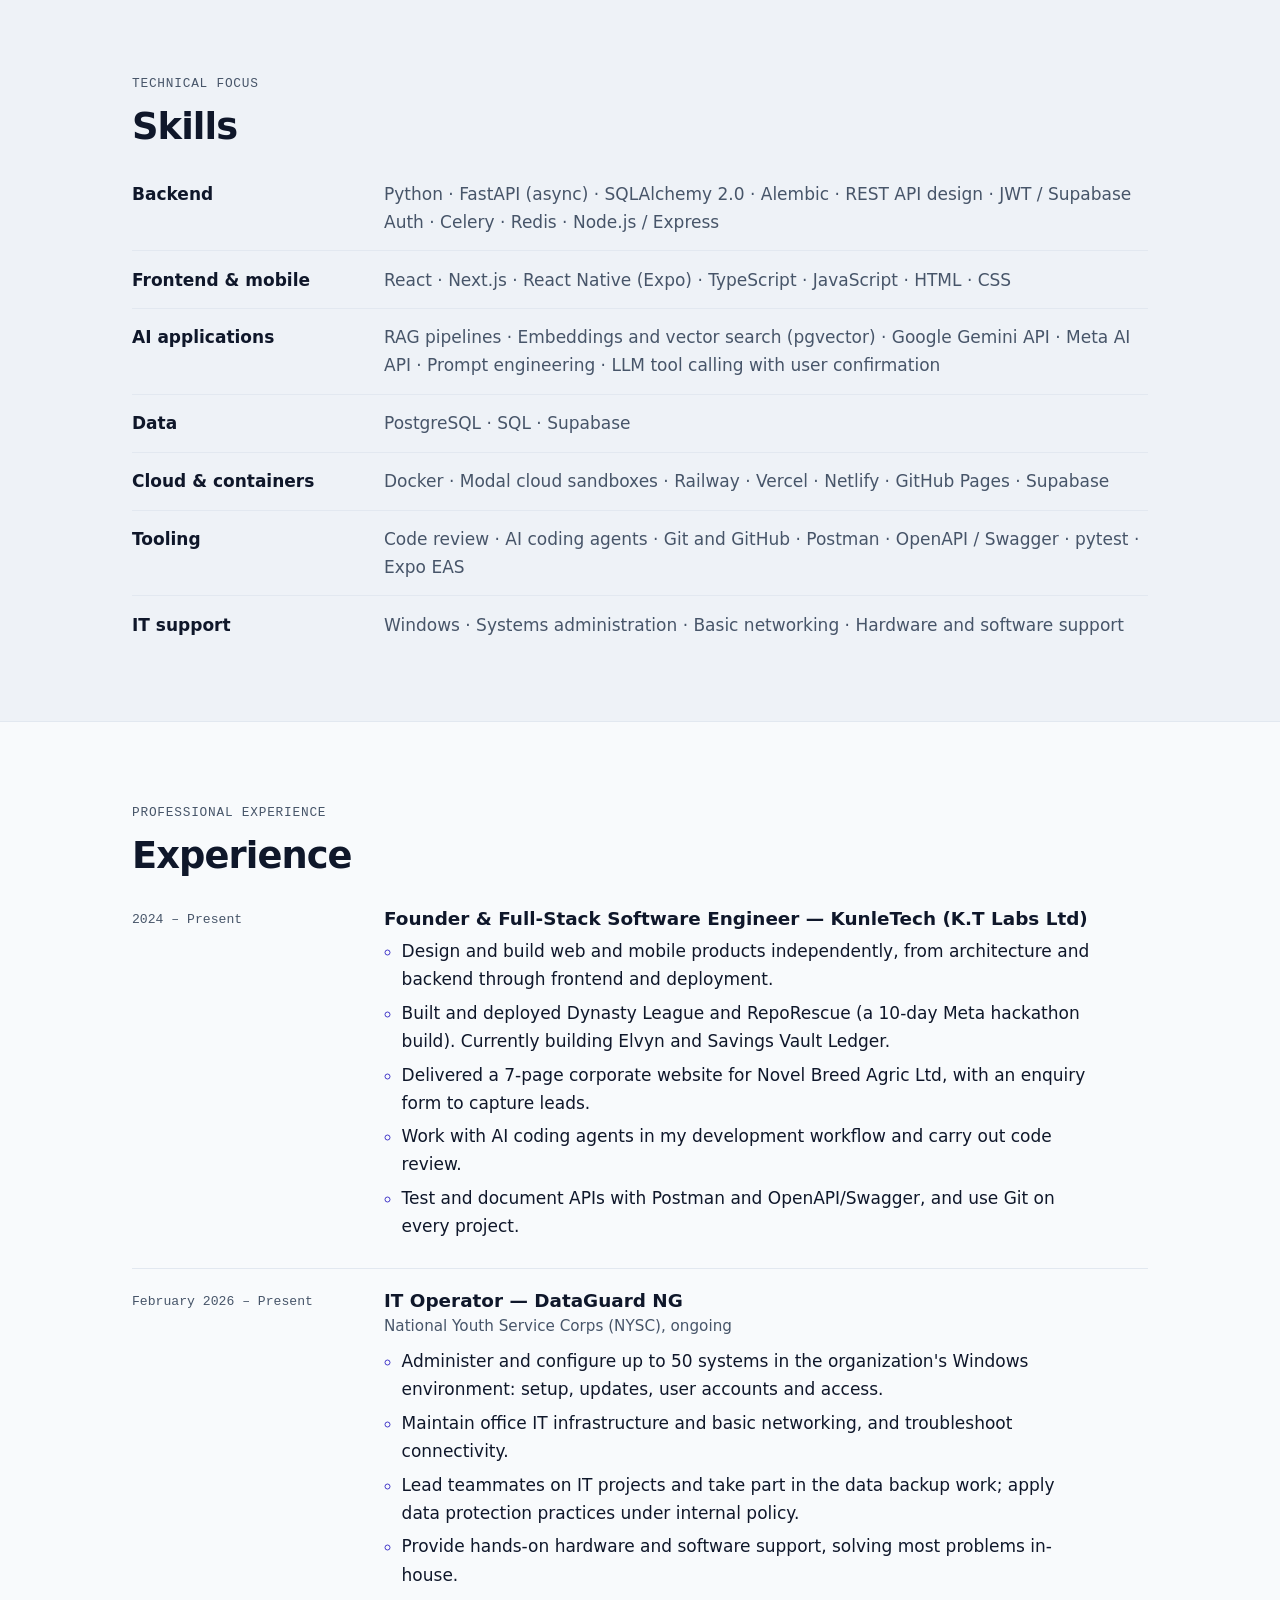
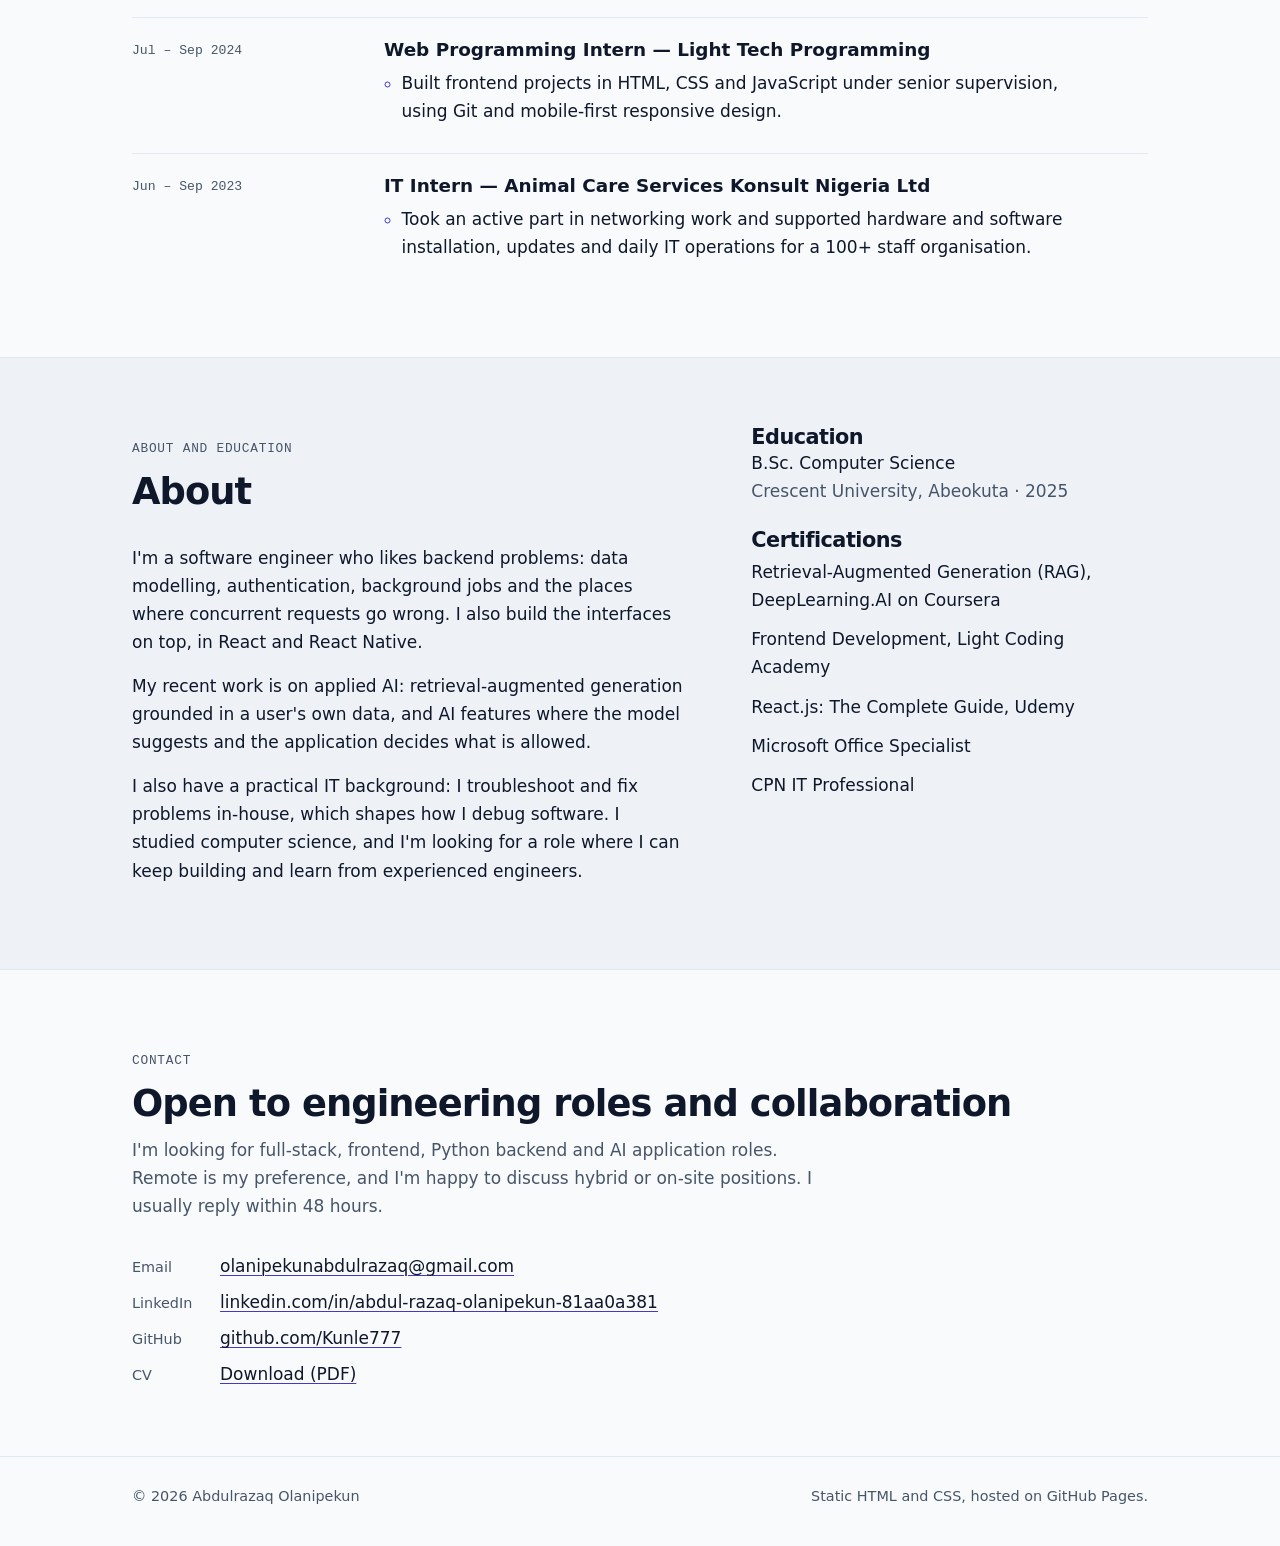
==== commit 983f8bc8: "Add scroll reveals, hover motion and page transitions - js/main.js (separate file): reveal-on-scroll" ====
--- a/index.html
+++ b/index.html
@@ -24,6 +24,7 @@
   <link rel="manifest" href="assets/favicon/site.webmanifest" />
 
   <link rel="stylesheet" href="css/style.css" />
+  <script src="js/main.js"></script>
 
   <script type="application/ld+json">
   {
--- a/css/style.css
+++ b/css/style.css
@@ -444,3 +444,99 @@
   .article h2 { margin-top: 2.25rem; padding-top: 1.5rem; }
 }
 .btn { padding: 0.8rem 1.15rem; }
+
+
+/* ---------- Motion and polish ---------- */
+/* Cross-page fade between the portfolio and the case study (Chromium). */
+@view-transition { navigation: auto; }
+@media (prefers-reduced-motion: reduce) { @view-transition { navigation: none; } }
+
+/* Scroll reveal. The .js class is only set when motion is allowed and
+   JavaScript runs, so nothing is ever hidden without it. */
+.js .reveal {
+  opacity: 0;
+  transform: translateY(18px);
+  transition: opacity 0.7s cubic-bezier(0.2, 0.7, 0.2, 1), transform 0.7s cubic-bezier(0.2, 0.7, 0.2, 1);
+  transition-delay: var(--d, 0ms);
+}
+.js .reveal.in { opacity: 1; transform: none; }
+
+/* Hero entrance (CSS only). */
+@media (prefers-reduced-motion: no-preference) {
+  .hero-grid > div > * { animation: rise 0.8s cubic-bezier(0.2, 0.7, 0.2, 1) both; }
+  .hero-grid > div > :nth-child(1) { animation-delay: 0.05s; }
+  .hero-grid > div > :nth-child(2) { animation-delay: 0.15s; }
+  .hero-grid > div > :nth-child(3) { animation-delay: 0.25s; }
+  .hero-grid > div > :nth-child(4) { animation-delay: 0.35s; }
+  .hero-grid > div > :nth-child(5) { animation-delay: 0.45s; }
+  .hero-grid > div > :nth-child(6) { animation-delay: 0.55s; }
+  .hero .portrait { animation: pop 0.9s 0.2s cubic-bezier(0.2, 0.7, 0.2, 1) both; }
+}
+@keyframes rise { from { opacity: 0; transform: translateY(16px); } to { opacity: 1; transform: none; } }
+@keyframes pop { from { opacity: 0; transform: translateY(12px) scale(0.94); } to { opacity: 1; transform: none; } }
+
+/* Sticky header with a soft blur on wider screens. */
+.site-header.scrolled { box-shadow: 0 6px 20px rgba(15, 23, 42, 0.08); }
+@media (min-width: 760px) {
+  html { scroll-padding-top: 4.5rem; }
+  .site-header {
+    position: sticky;
+    top: 0;
+    z-index: 20;
+    background: color-mix(in srgb, var(--bg) 86%, transparent);
+    -webkit-backdrop-filter: saturate(1.4) blur(10px);
+    backdrop-filter: saturate(1.4) blur(10px);
+    transition: box-shadow 0.25s ease;
+  }
+}
+
+/* Scroll progress bar. */
+.progress {
+  position: fixed;
+  top: 0;
+  left: 0;
+  width: 100%;
+  height: 3px;
+  background: var(--accent);
+  transform: scaleX(0);
+  transform-origin: left;
+  z-index: 30;
+  pointer-events: none;
+}
+
+/* Nav underline that grows in, and marks the current section. */
+.site-nav a { position: relative; }
+.site-nav a::after {
+  content: "";
+  position: absolute;
+  left: 0;
+  right: 0;
+  bottom: 0;
+  height: 2px;
+  background: var(--accent);
+  transform: scaleX(0);
+  transform-origin: left;
+  transition: transform 0.25s ease;
+}
+.site-nav a:hover::after, .site-nav a.active::after { transform: scaleX(1); }
+.site-nav a.active { color: var(--ink); }
+
+/* Buttons lift on hover. */
+.btn {
+  transition: color 0.15s ease, background-color 0.15s ease, border-color 0.15s ease,
+              transform 0.18s ease, box-shadow 0.18s ease;
+}
+.btn:hover { transform: translateY(-2px); box-shadow: 0 8px 18px rgba(67, 56, 202, 0.2); }
+.btn:active { transform: translateY(0); box-shadow: none; }
+
+/* Phones and cards respond to hover (pointer devices only). */
+.bezel { transition: transform 0.35s cubic-bezier(0.2, 0.7, 0.2, 1), box-shadow 0.35s ease; }
+.work-item, .fact-card, .logo-frame { transition: border-color 0.25s ease, box-shadow 0.25s ease, transform 0.25s ease; }
+@media (hover: hover) {
+  .phones figure:hover .bezel {
+    transform: translateY(-8px) scale(1.02);
+    box-shadow: 0 26px 46px rgba(15, 23, 42, 0.28), 0 4px 10px rgba(15, 23, 42, 0.18);
+  }
+  .work-item:hover { border-top-color: var(--accent); }
+  .fact-card:hover { box-shadow: 0 10px 26px rgba(15, 23, 42, 0.08); }
+}
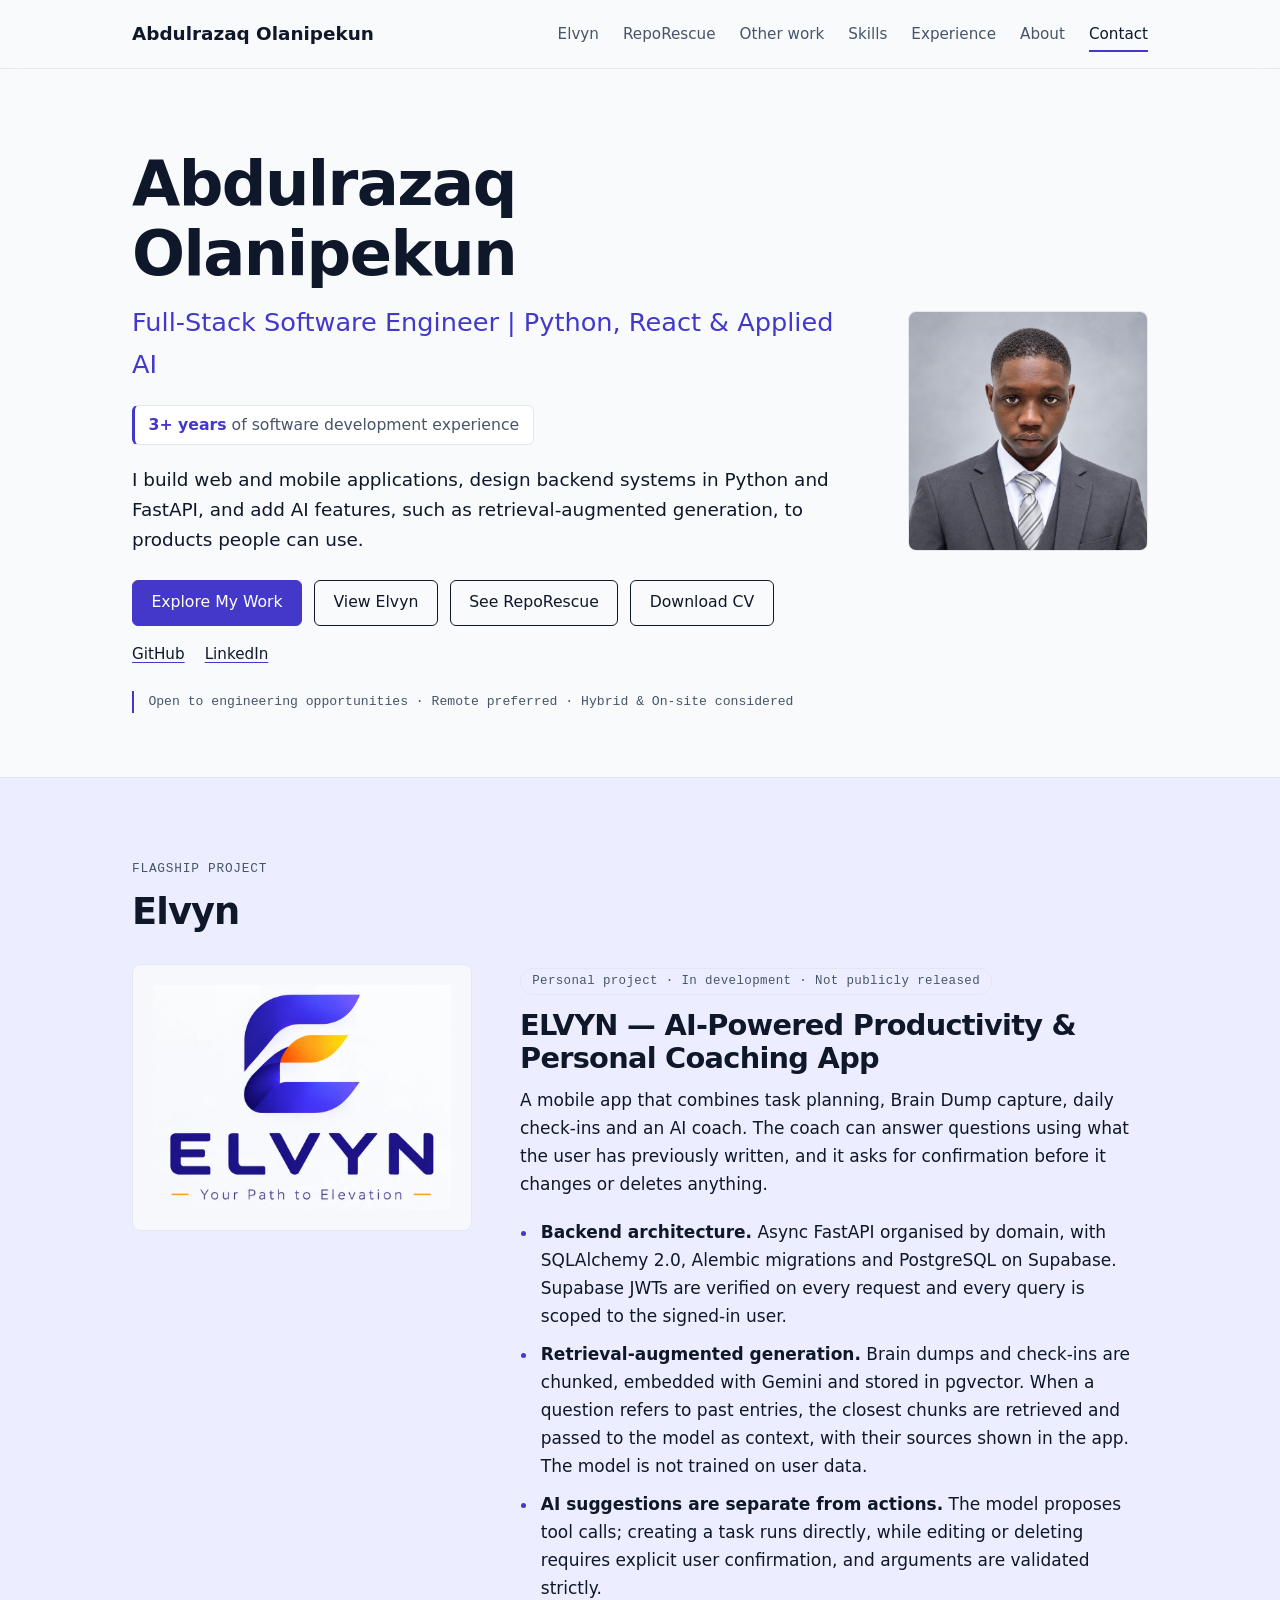
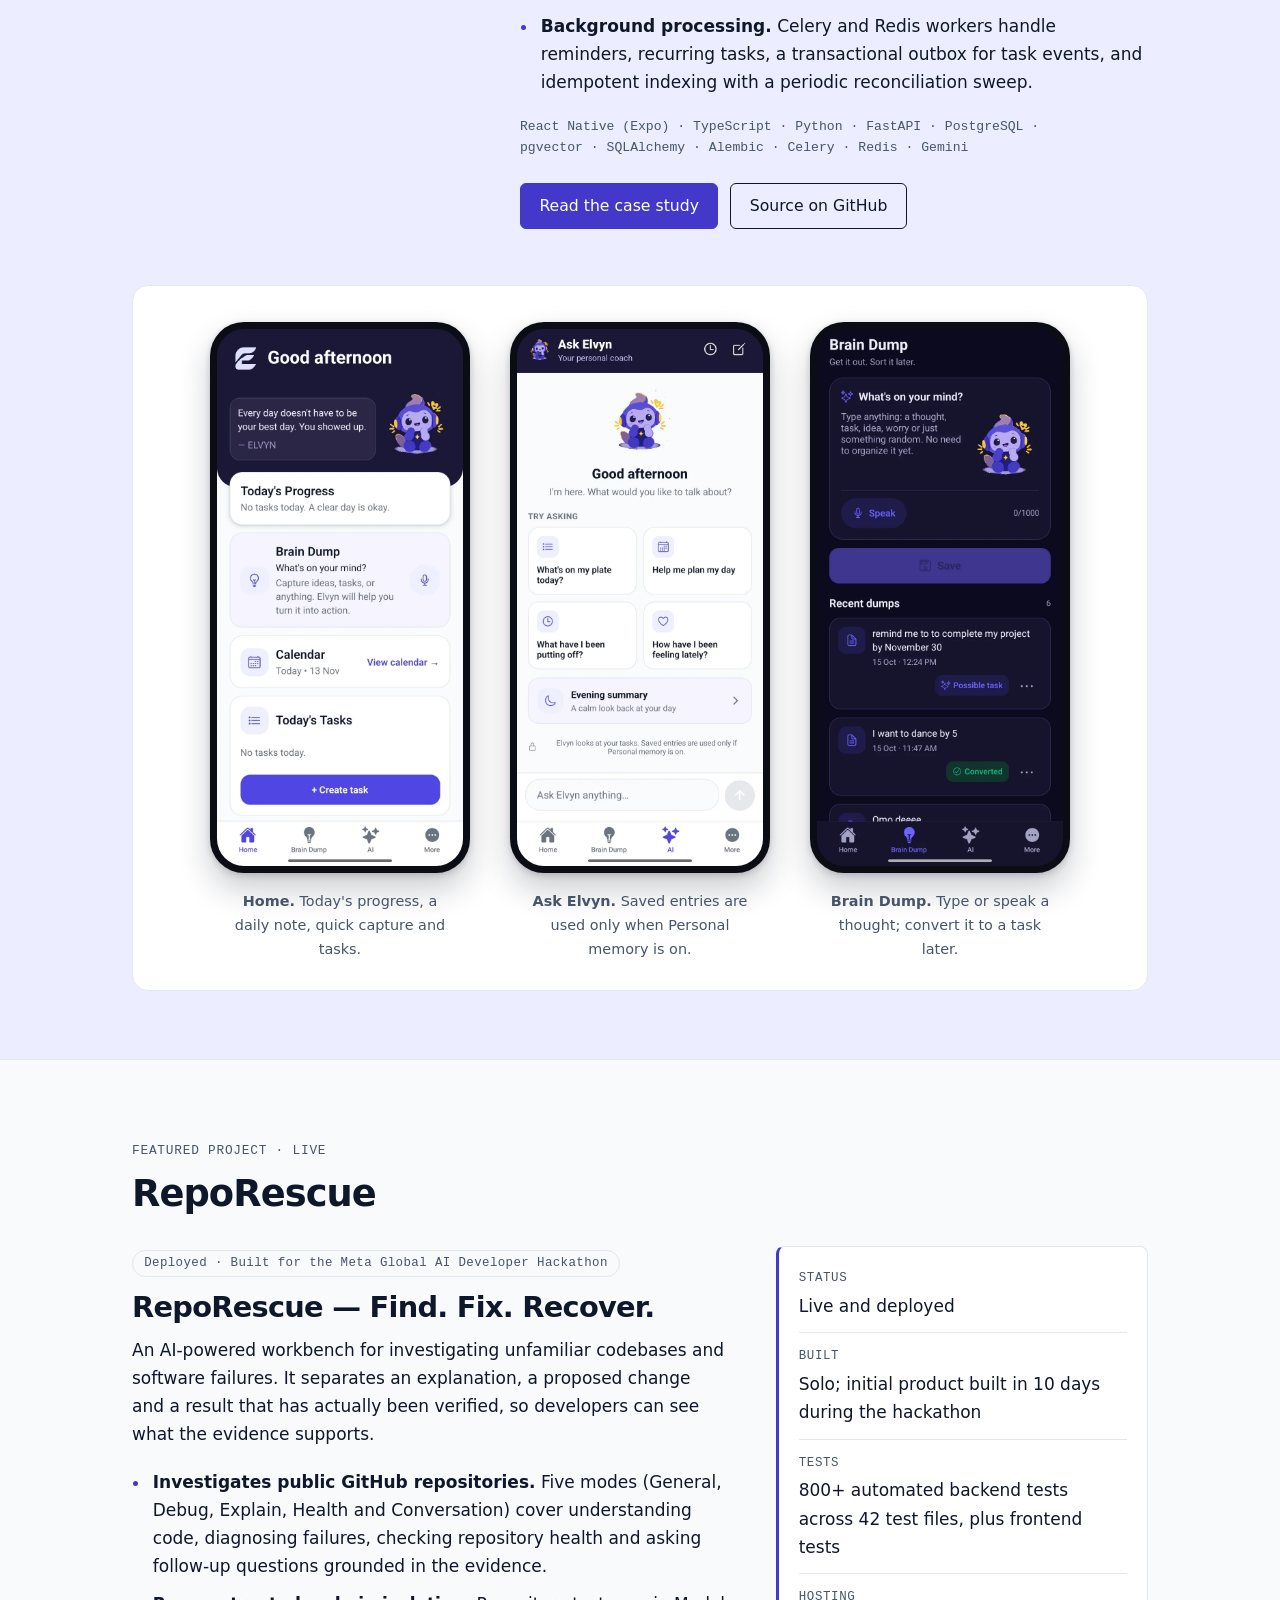
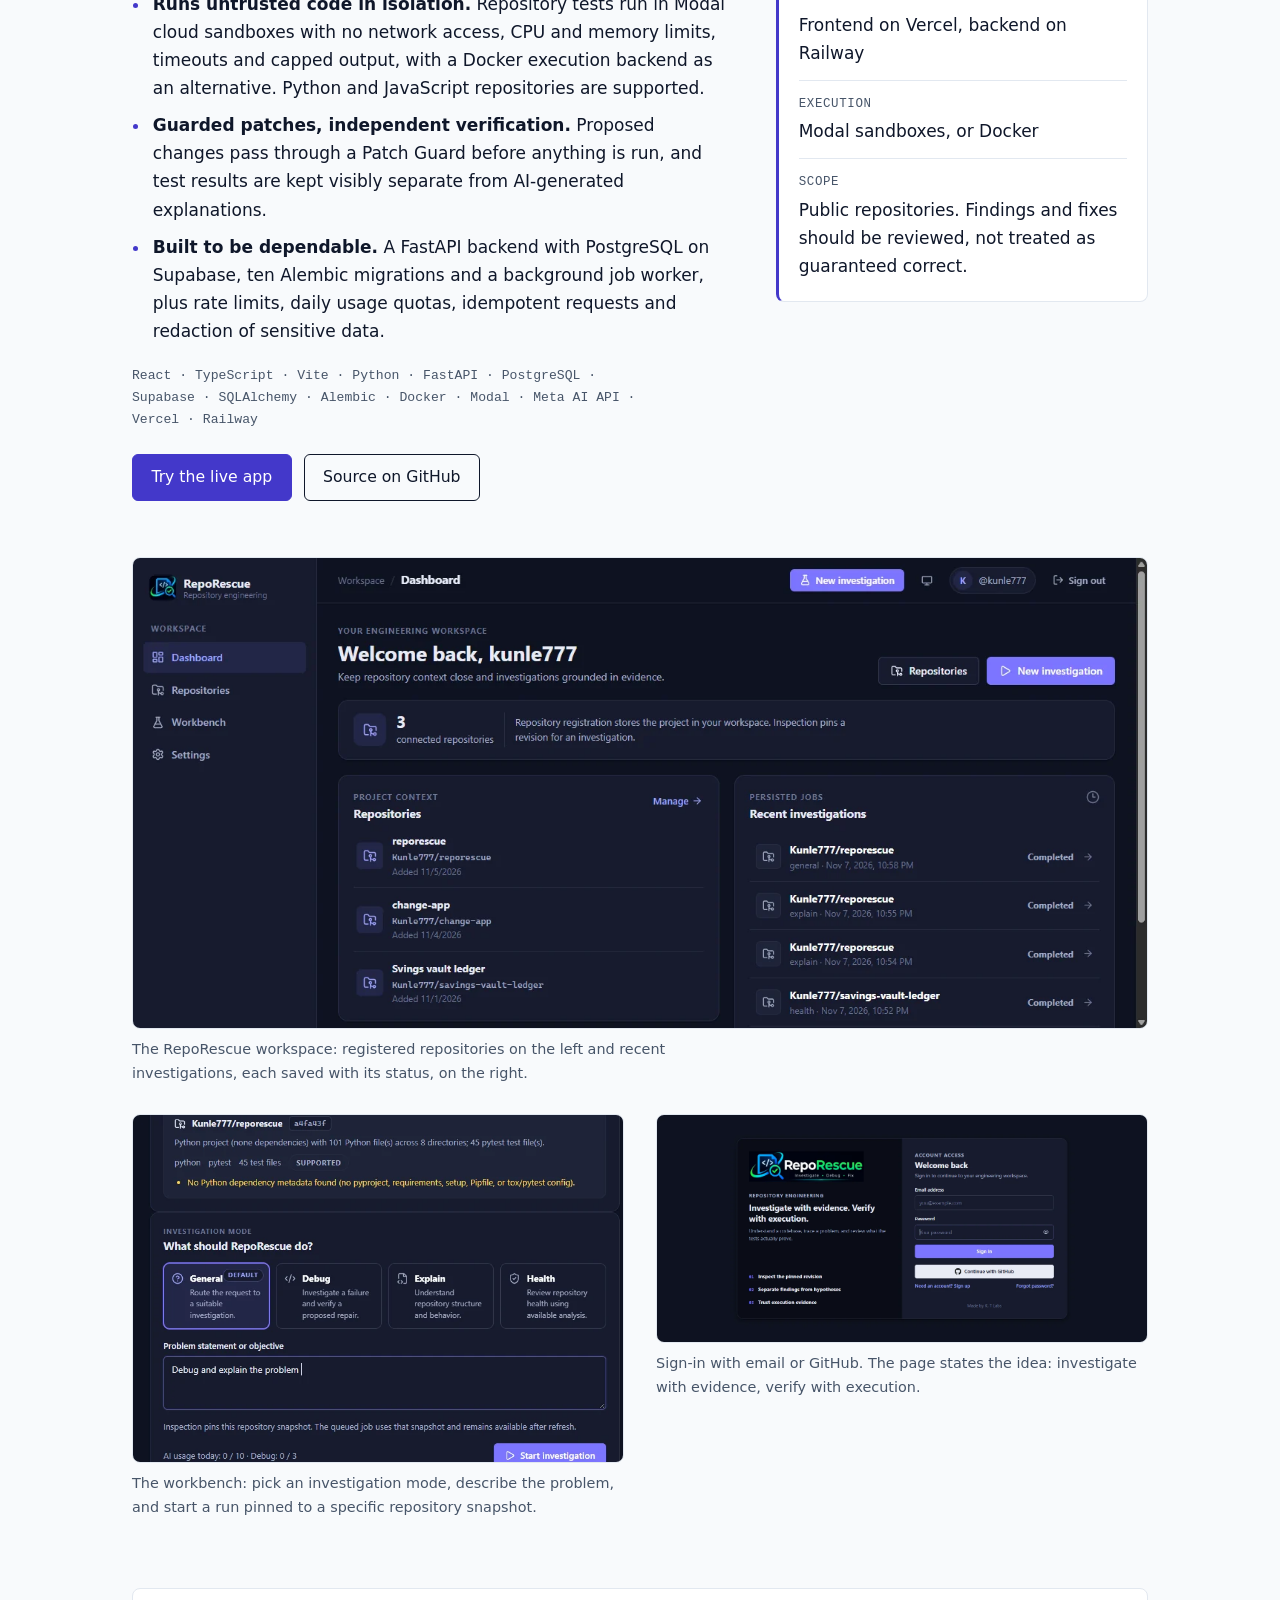
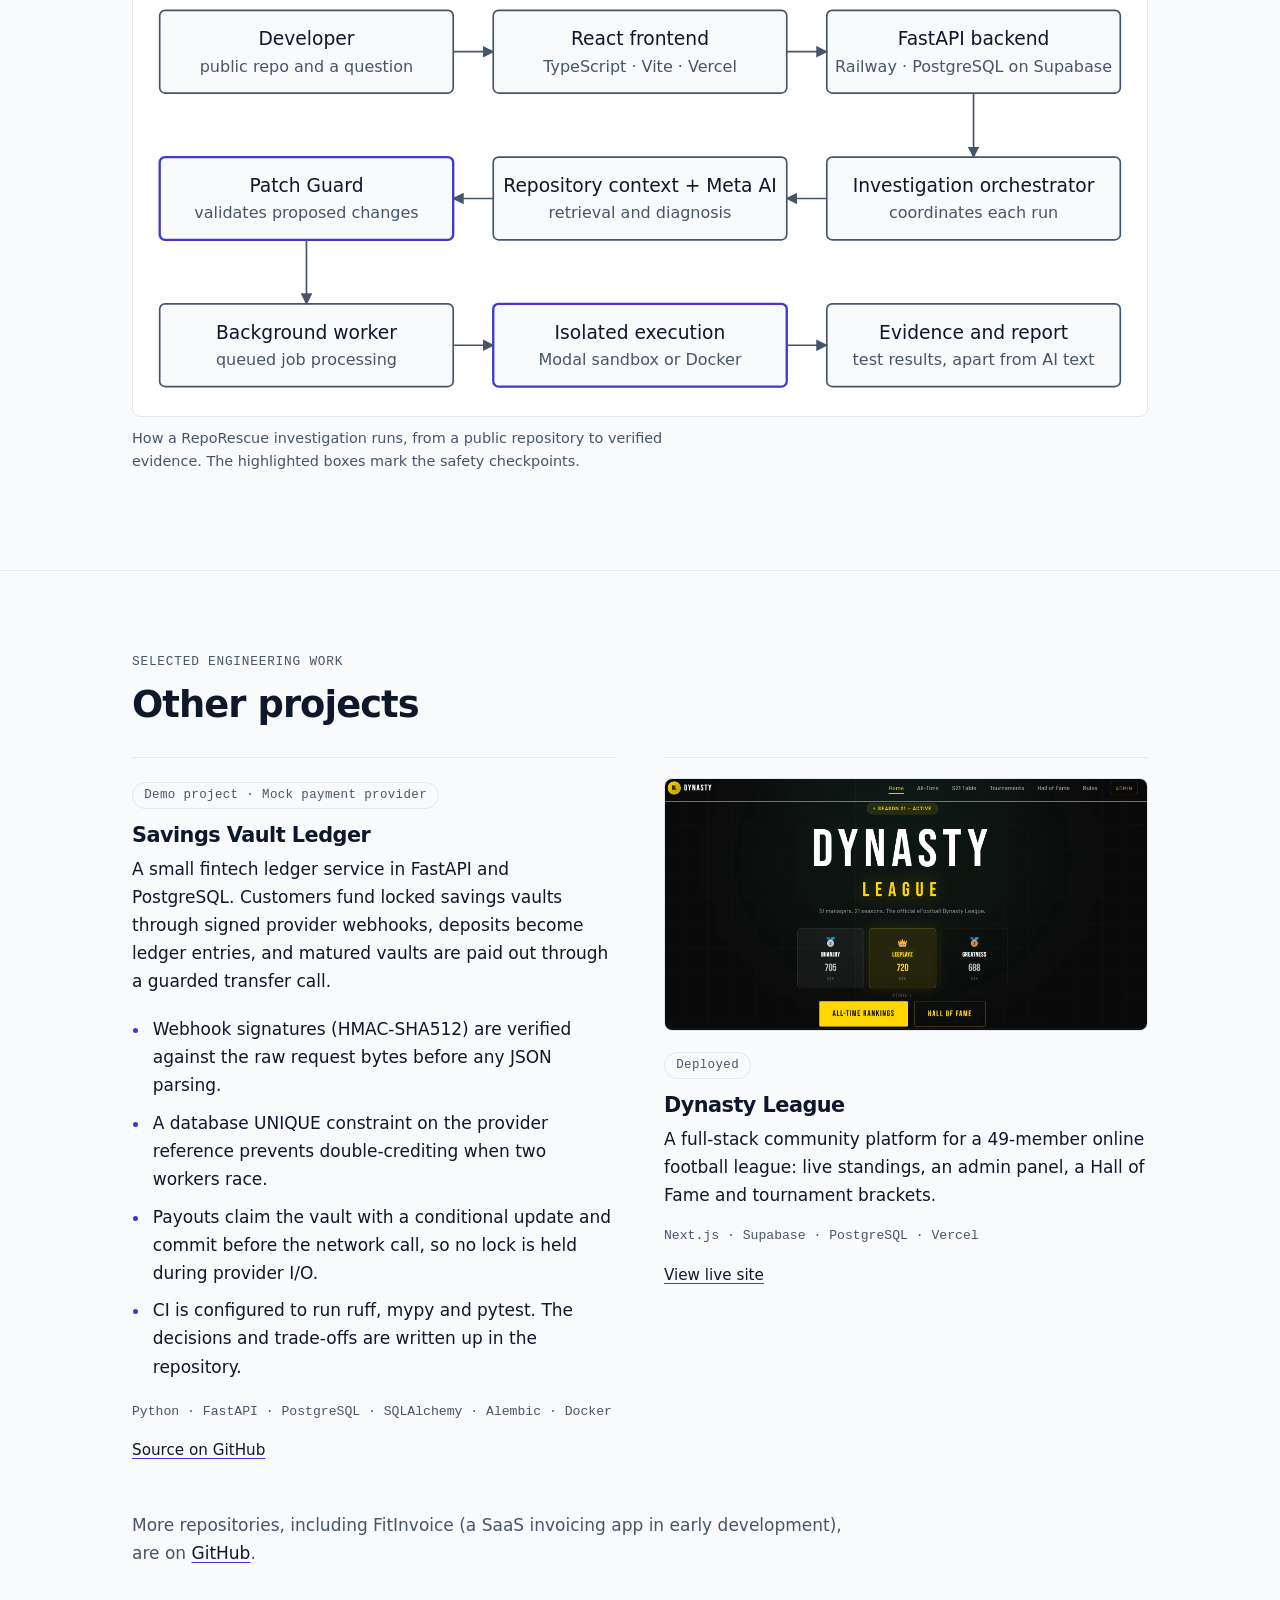
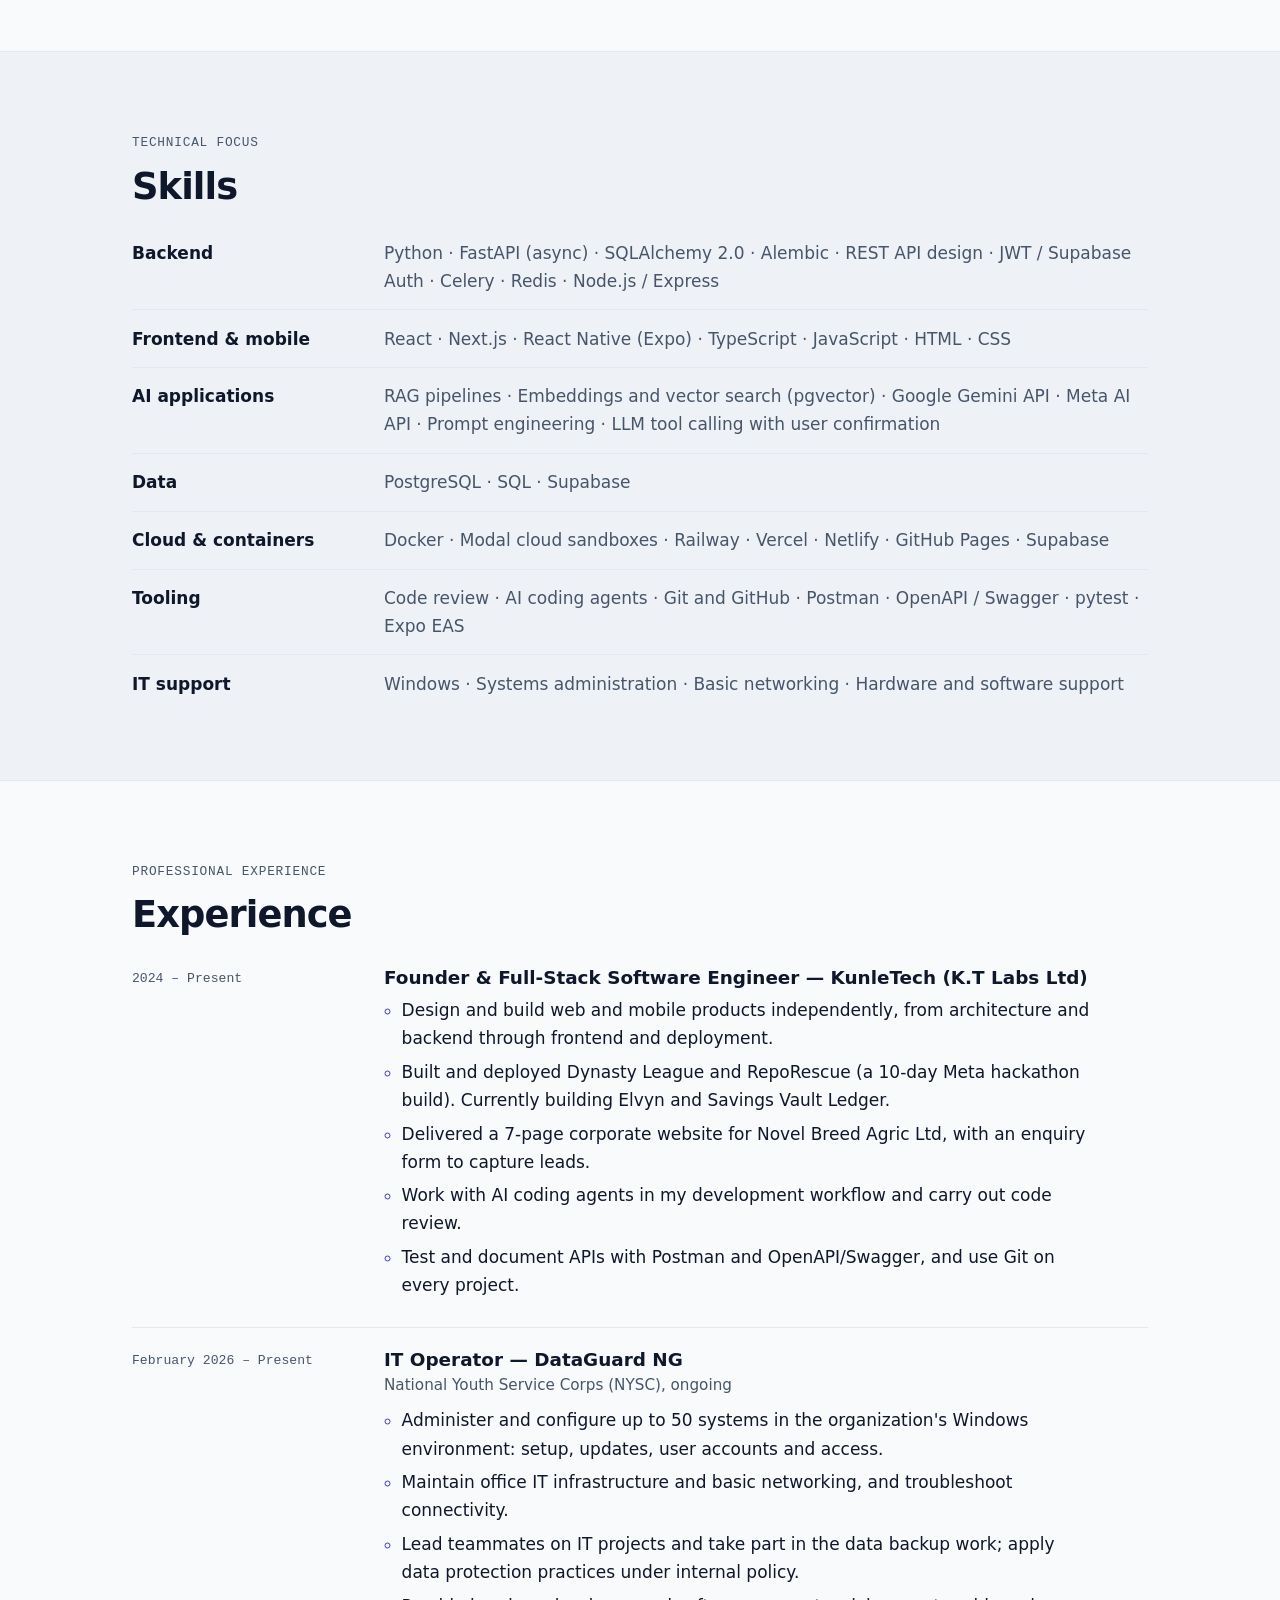
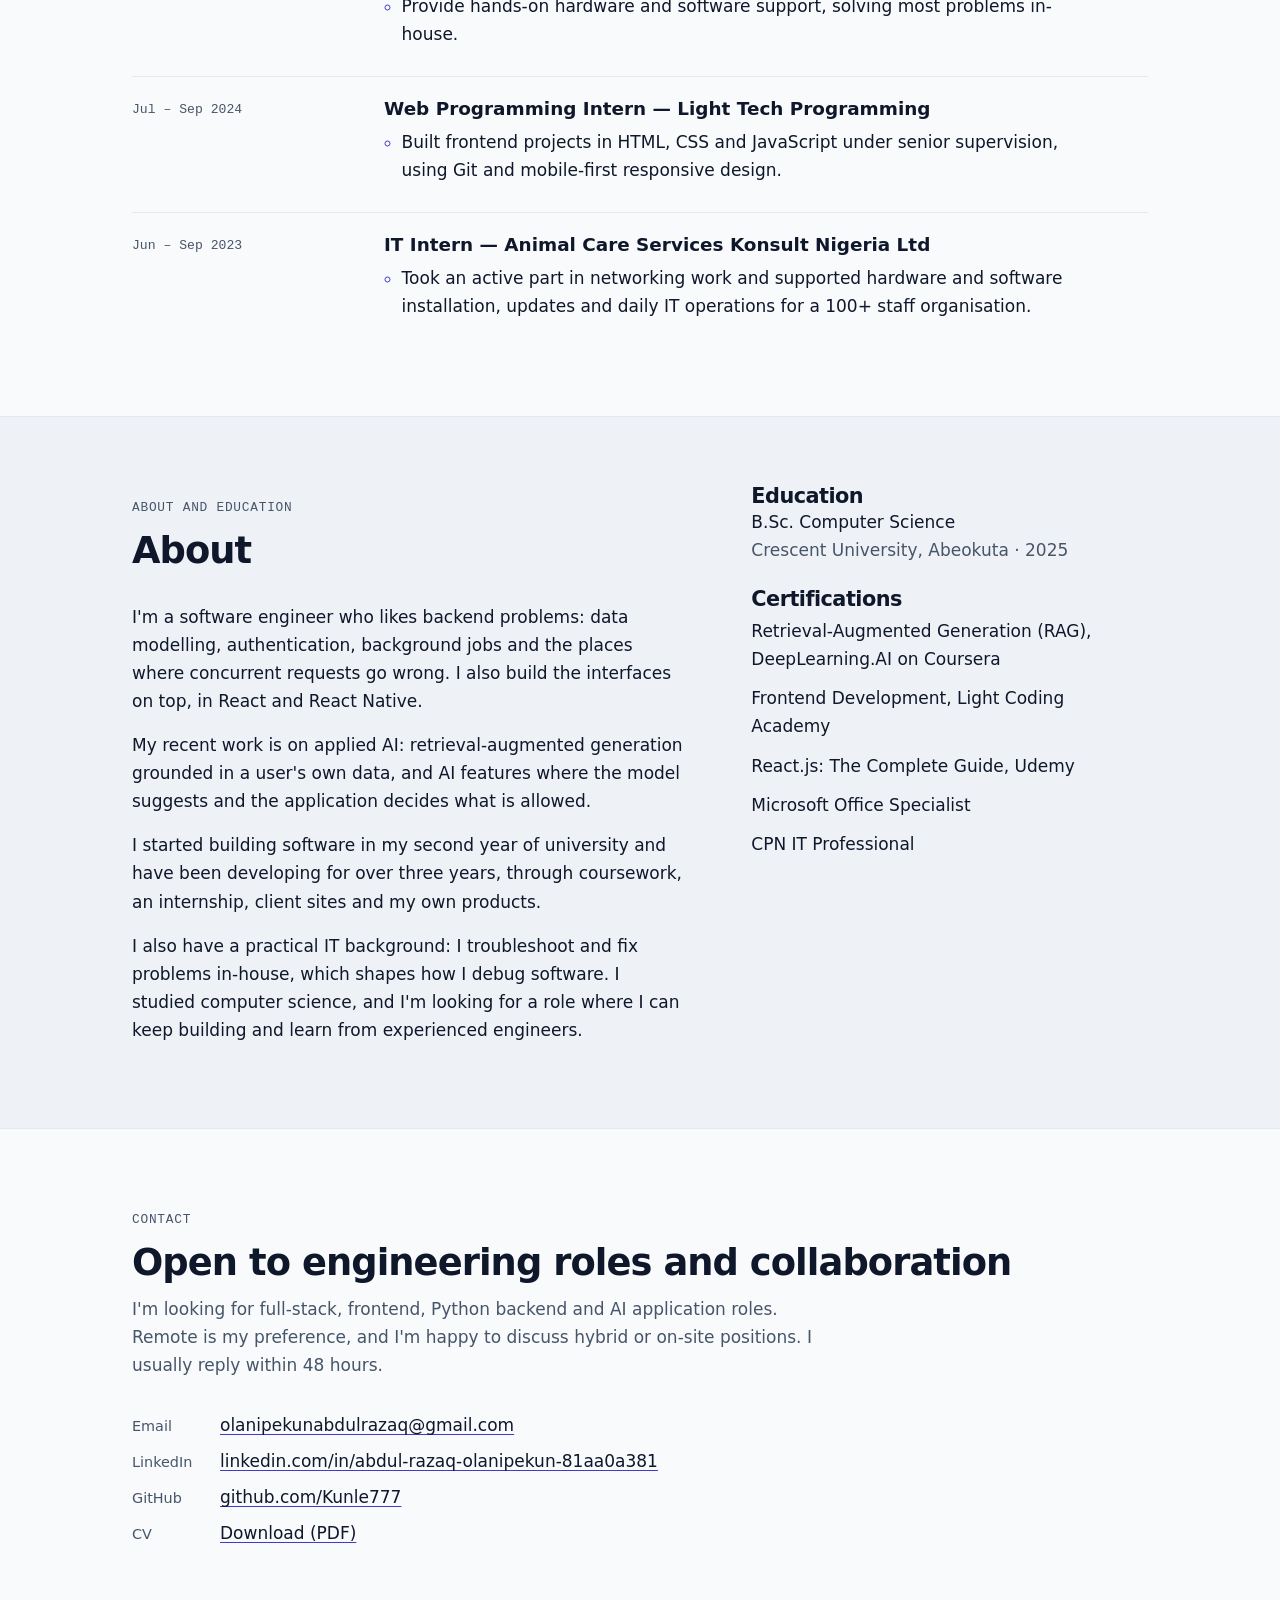
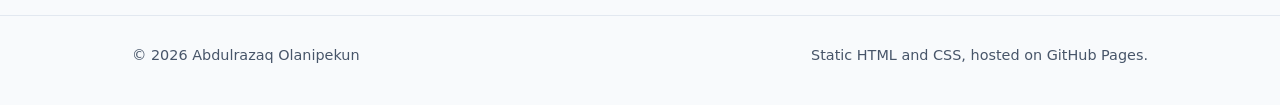
==== commit 569999b3: "Show 3+ years of software development experience Add a hero badge, mention it in the meta and struct" ====
--- a/index.html
+++ b/index.html
@@ -4,7 +4,7 @@
   <meta charset="UTF-8" />
   <meta name="viewport" content="width=device-width, initial-scale=1" />
   <title>Abdulrazaq Olanipekun — Full-Stack Software Engineer</title>
-  <meta name="description" content="Full-stack software engineer working in Python, FastAPI, React and React Native, with applied AI experience (RAG). Projects: Elvyn, an AI-assisted productivity app, and RepoRescue, a live AI repository investigation workbench built for the Meta Global AI Developer Hackathon." />
+  <meta name="description" content="Full-stack software engineer with 3+ years of software development experience, working in Python, FastAPI, React and React Native, with applied AI experience (RAG). Projects: Elvyn, an AI-assisted productivity app, and RepoRescue, a live AI repository investigation workbench built for the Meta Global AI Developer Hackathon." />
   <meta name="robots" content="index, follow" />
   <link rel="canonical" href="https://kunle777.github.io/" />
 
@@ -34,7 +34,7 @@
     "url": "https://kunle777.github.io/",
     "image": "https://kunle777.github.io/assets/images/profile.jpg",
     "jobTitle": "Full-Stack Software Engineer",
-    "description": "Full-stack software engineer working in Python, FastAPI, React and React Native, with applied AI experience (retrieval-augmented generation).",
+    "description": "Full-stack software engineer with 3+ years of software development experience, working in Python, FastAPI, React and React Native, with applied AI experience (retrieval-augmented generation).",
     "email": "mailto:olanipekunabdulrazaq@gmail.com",
     "alumniOf": { "@type": "CollegeOrUniversity", "name": "Crescent University, Abeokuta" },
     "knowsAbout": ["Python", "FastAPI", "React", "React Native", "TypeScript", "PostgreSQL", "Docker", "Retrieval-Augmented Generation"],
@@ -71,6 +71,7 @@
         <div>
           <h1>Abdulrazaq Olanipekun</h1>
           <p class="role">Full-Stack Software Engineer | Python, React &amp; Applied AI</p>
+          <p class="exp-badge"><strong>3+ years</strong> of software development experience</p>
           <p class="lede">I build web and mobile applications, design backend systems in Python and FastAPI, and add AI features, such as retrieval-augmented generation, to products people can use.</p>
           <div class="actions">
             <a class="btn btn-primary" href="#elvyn">Explore My Work</a>
@@ -362,6 +363,7 @@
           </div>
           <p>I'm a software engineer who likes backend problems: data modelling, authentication, background jobs and the places where concurrent requests go wrong. I also build the interfaces on top, in React and React Native.</p>
           <p>My recent work is on applied AI: retrieval-augmented generation grounded in a user's own data, and AI features where the model suggests and the application decides what is allowed.</p>
+          <p>I started building software in my second year of university and have been developing for over three years, through coursework, an internship, client sites and my own products.</p>
           <p>I also have a practical IT background: I troubleshoot and fix problems in-house, which shapes how I debug software. I studied computer science, and I'm looking for a role where I can keep building and learn from experienced engineers.</p>
         </div>
         <div>
--- a/css/style.css
+++ b/css/style.css
@@ -293,17 +293,19 @@
 .article .phones { background: var(--tint-accent); margin: 2rem 0 0; }
 
 @media (max-width: 699px) {
+  /* Keep the same three-across arrangement as on wide screens, scaled down. */
   .phones {
-    display: flex;
-    justify-content: flex-start;
-    gap: 1.25rem;
-    overflow-x: auto;
-    scroll-snap-type: x mandatory;
-    -webkit-overflow-scrolling: touch;
-    padding: 1.75rem 1.25rem 1.5rem;
+    grid-template-columns: repeat(3, minmax(0, 1fr));
+    gap: 0.7rem;
+    padding: 1.25rem 0.8rem 1rem;
+    border-radius: 12px;
   }
-  .phones figure { flex: 0 0 72%; max-width: 260px; scroll-snap-align: center; }
-  .swipe-hint { display: block; margin: 0.6rem 0 0; font-size: 0.85rem; color: var(--muted); text-align: center; max-width: none; }
+  .bezel { padding: 4px; border-radius: 18px; box-shadow: 0 8px 16px rgba(15, 23, 42, 0.2); }
+  .phones img { border-radius: 14px; }
+  /* Under each phone show just its title; the longer caption is for wide screens. */
+  .phones figcaption { font-size: 0; margin-top: 0.7rem; max-width: none; }
+  .phones figcaption strong { font-size: 0.72rem; font-weight: 600; color: var(--ink); display: block; }
+  .swipe-hint { display: none; }
 }
 @media (min-width: 860px) {
   .flagship .logo-frame { position: sticky; top: 1.5rem; }
@@ -540,3 +542,22 @@
   .work-item:hover { border-top-color: var(--accent); }
   .fact-card:hover { box-shadow: 0 10px 26px rgba(15, 23, 42, 0.08); }
 }
+
+
+/* ---------- Experience badge (hero) ---------- */
+.exp-badge {
+  display: inline-block;
+  margin: 0 0 1.25rem;
+  padding: 0.35rem 0.85rem;
+  border: 1px solid var(--rule);
+  border-left: 3px solid var(--accent);
+  border-radius: 6px;
+  background: var(--surface);
+  font-size: 0.98rem;
+  color: var(--muted);
+  max-width: none;
+}
+.exp-badge strong { color: var(--accent); font-weight: 700; }
+@media (prefers-reduced-motion: no-preference) {
+  .hero-grid > div > :nth-child(7) { animation-delay: 0.65s; }
+}
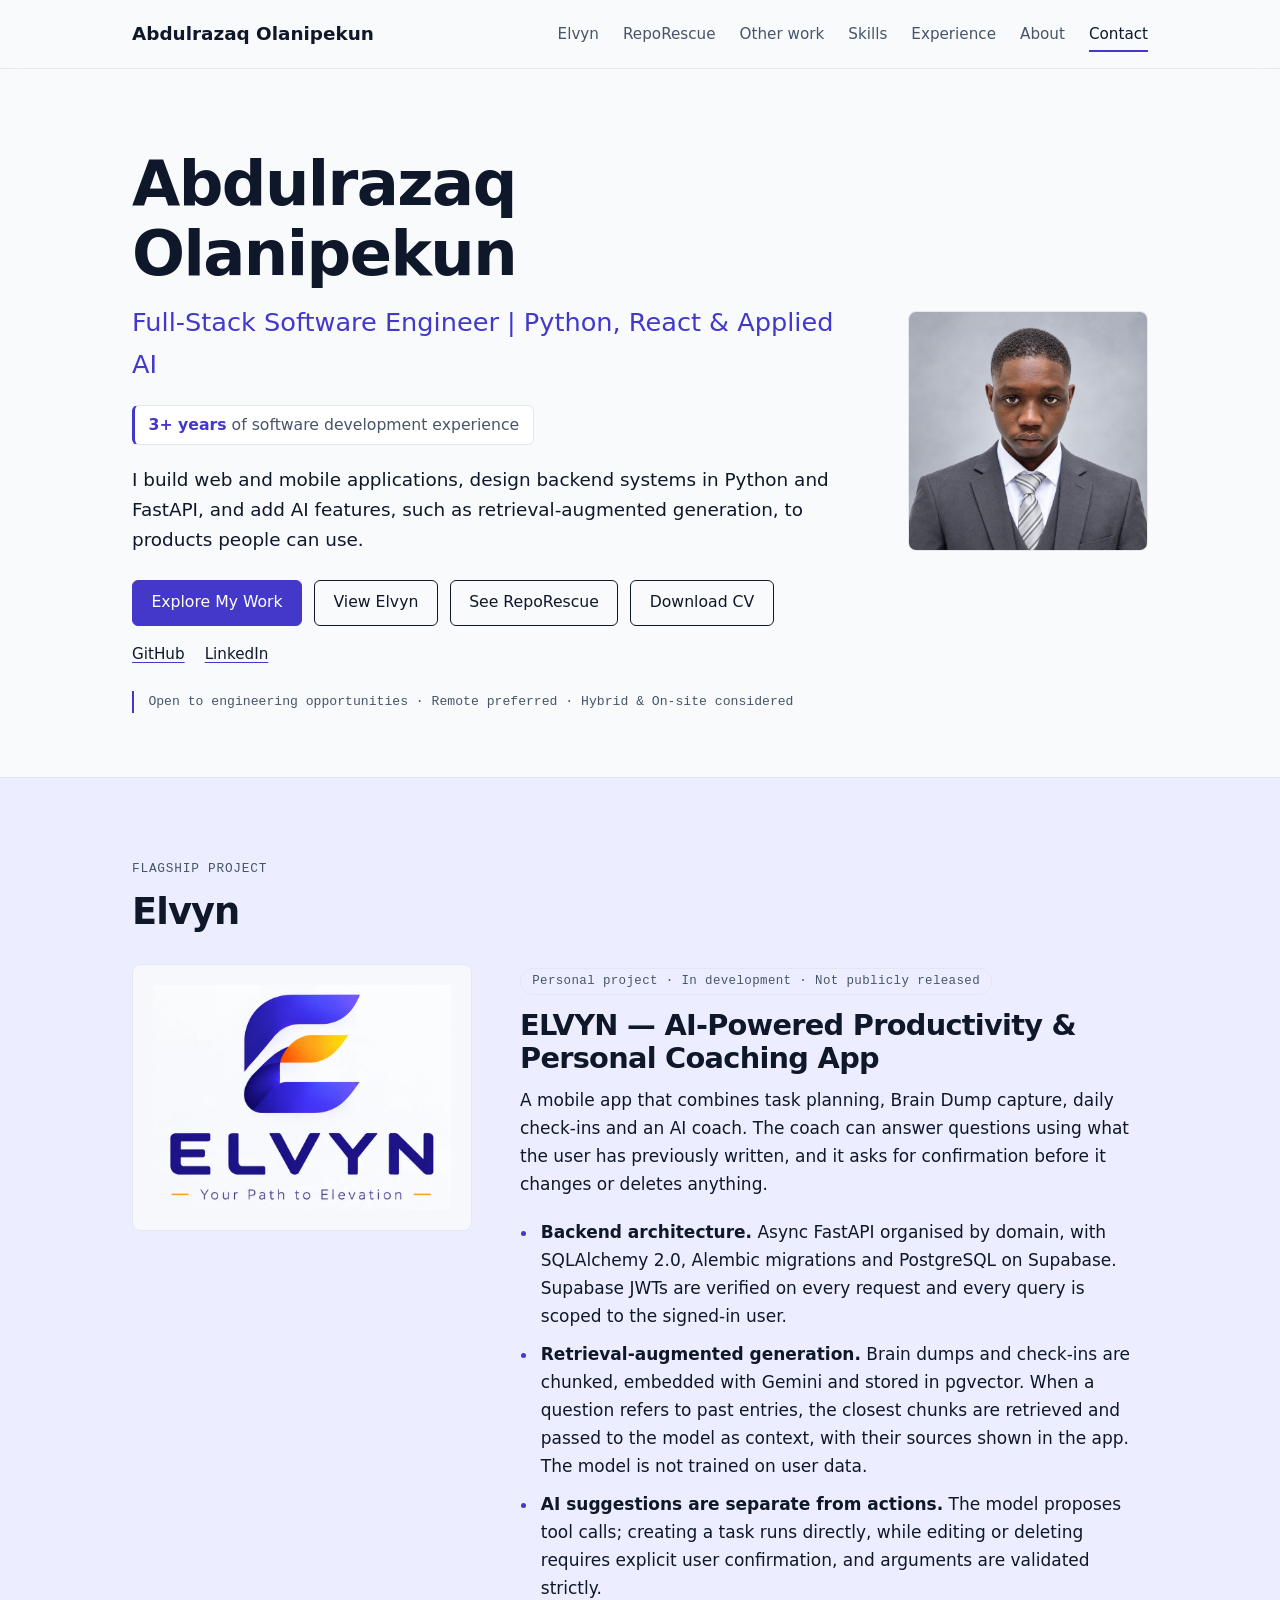
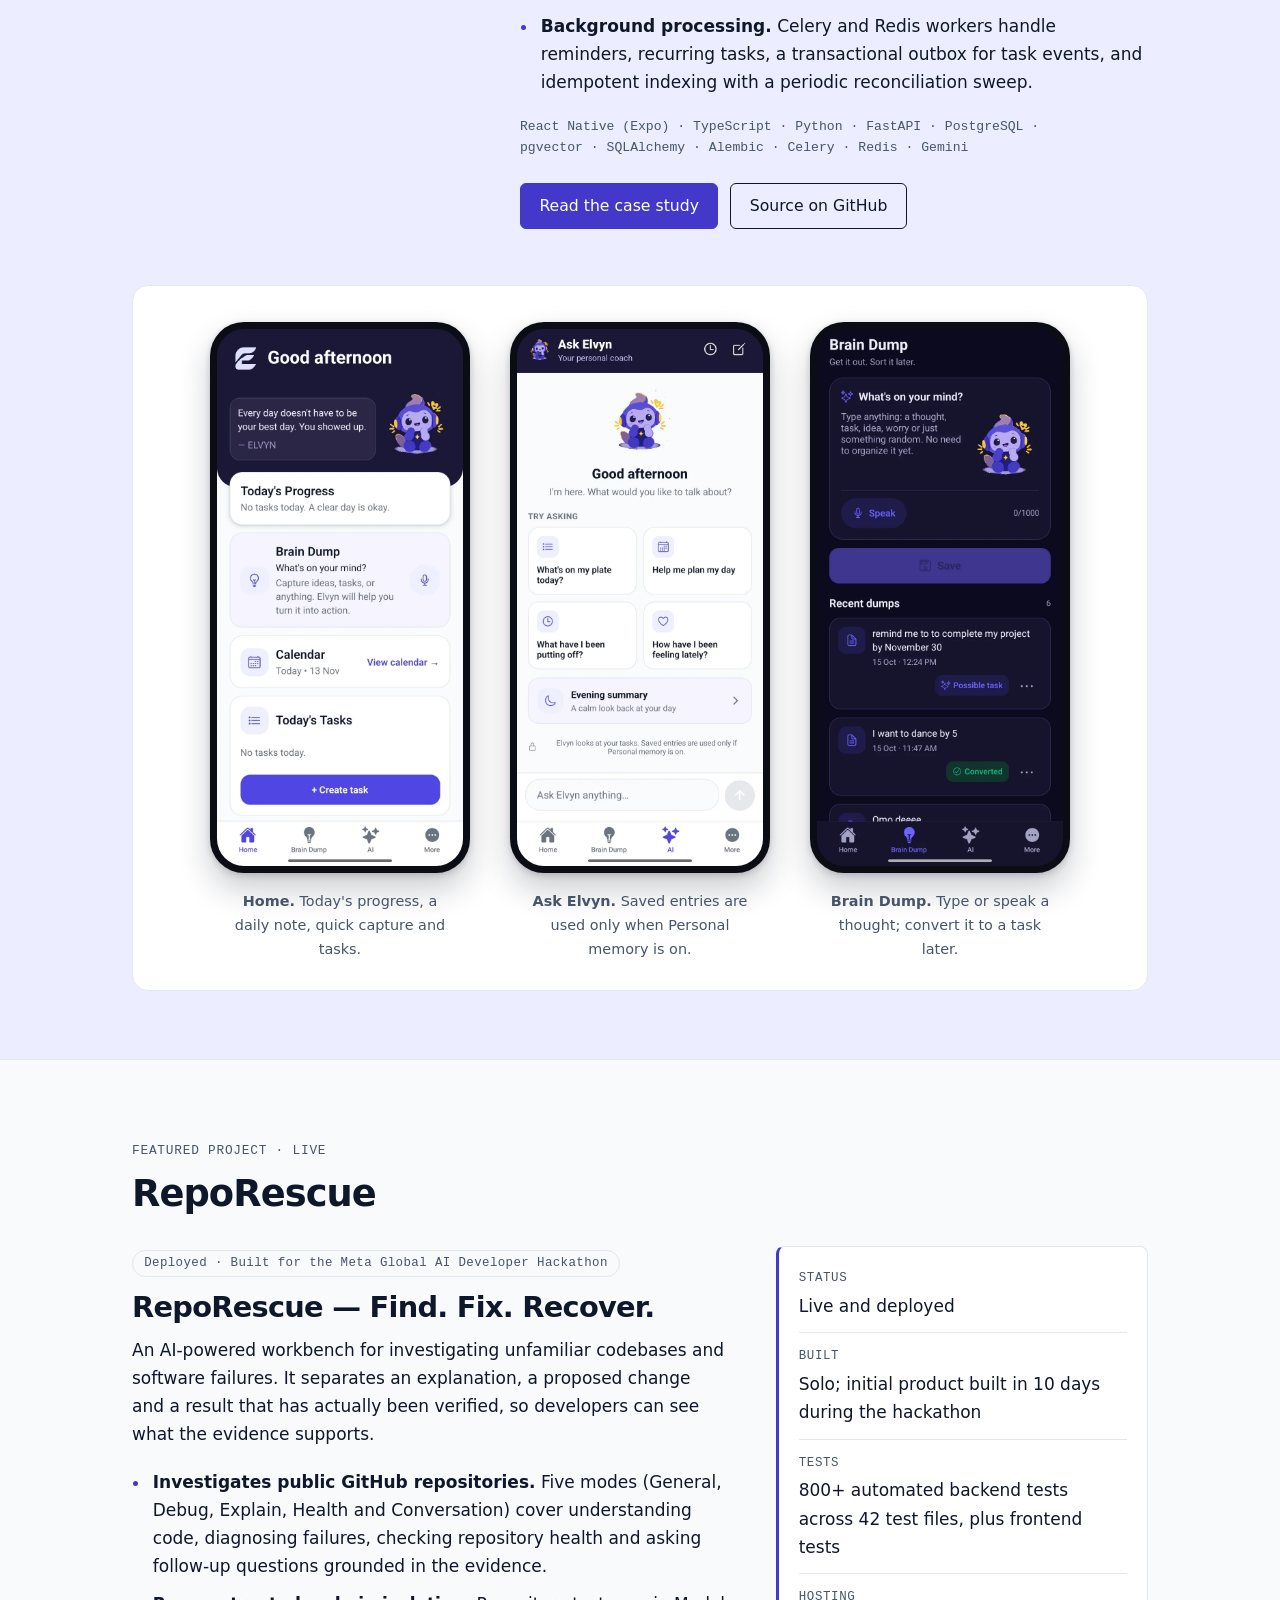
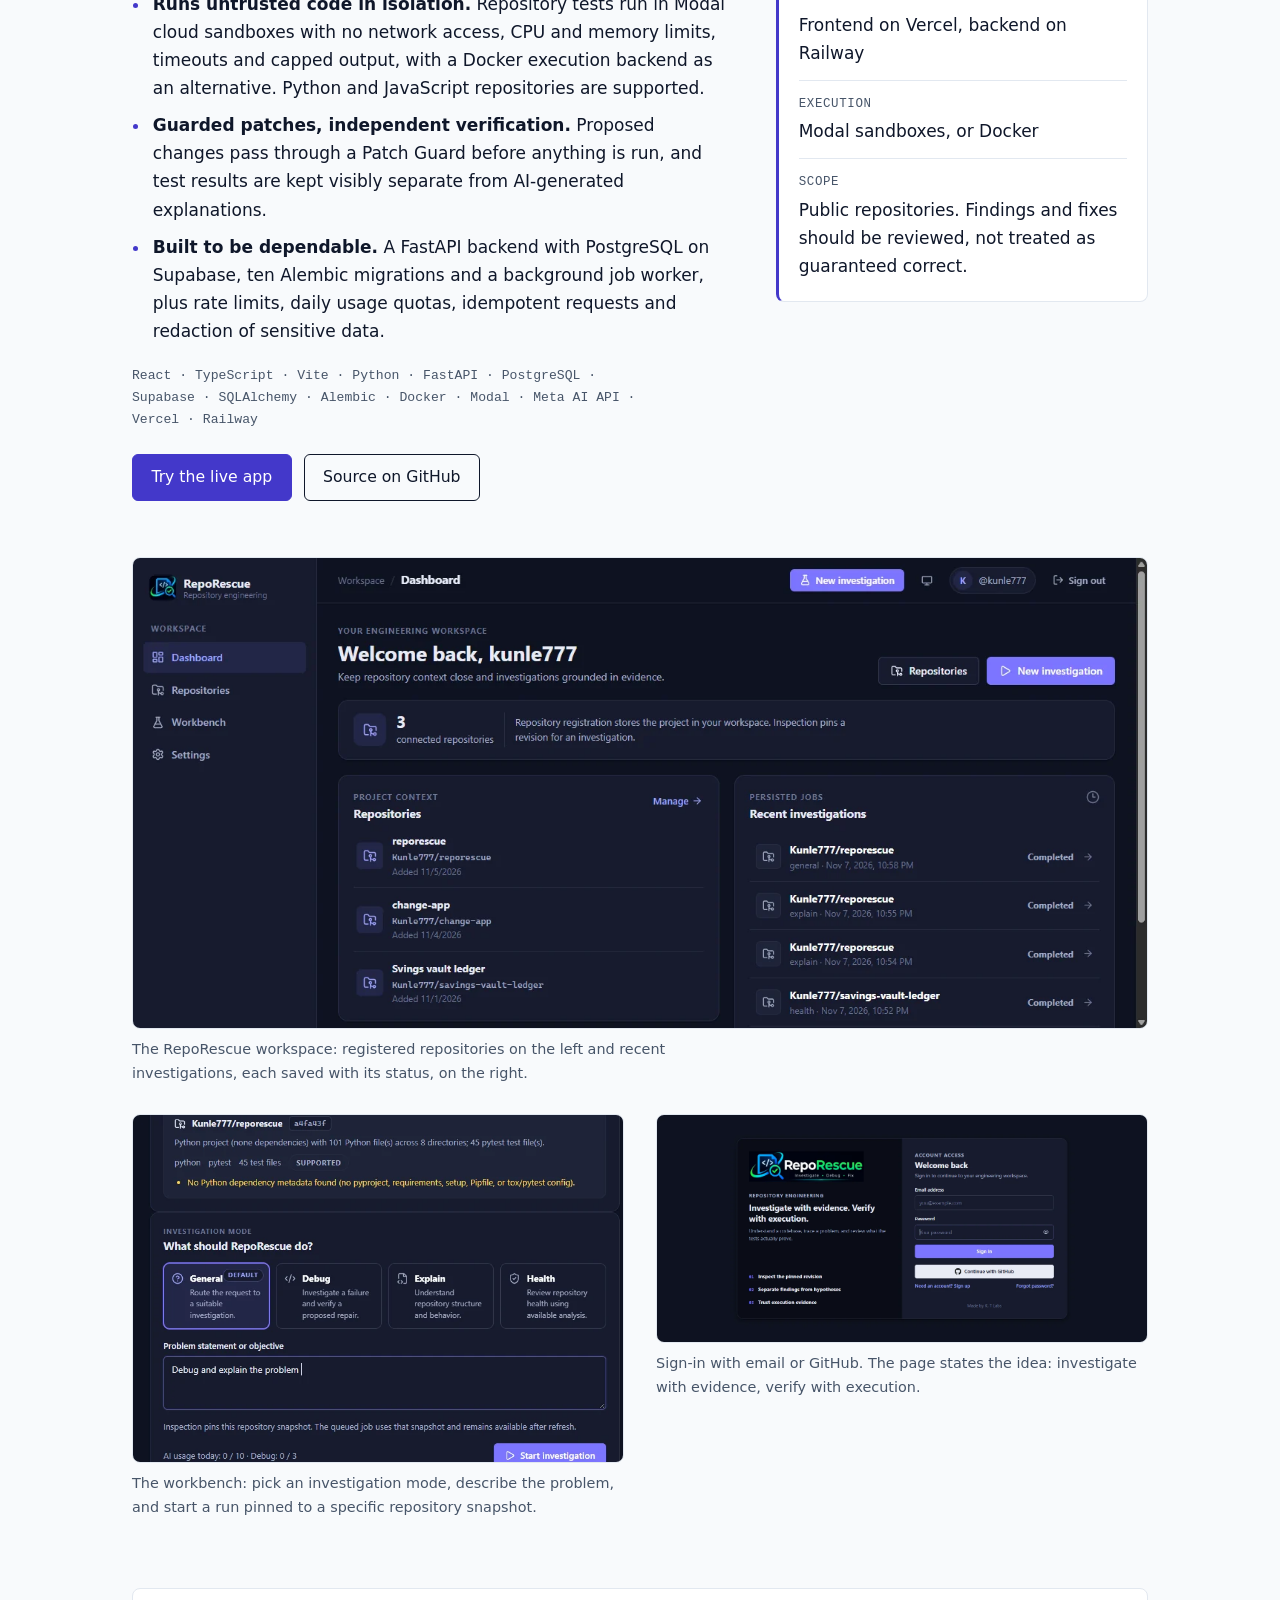
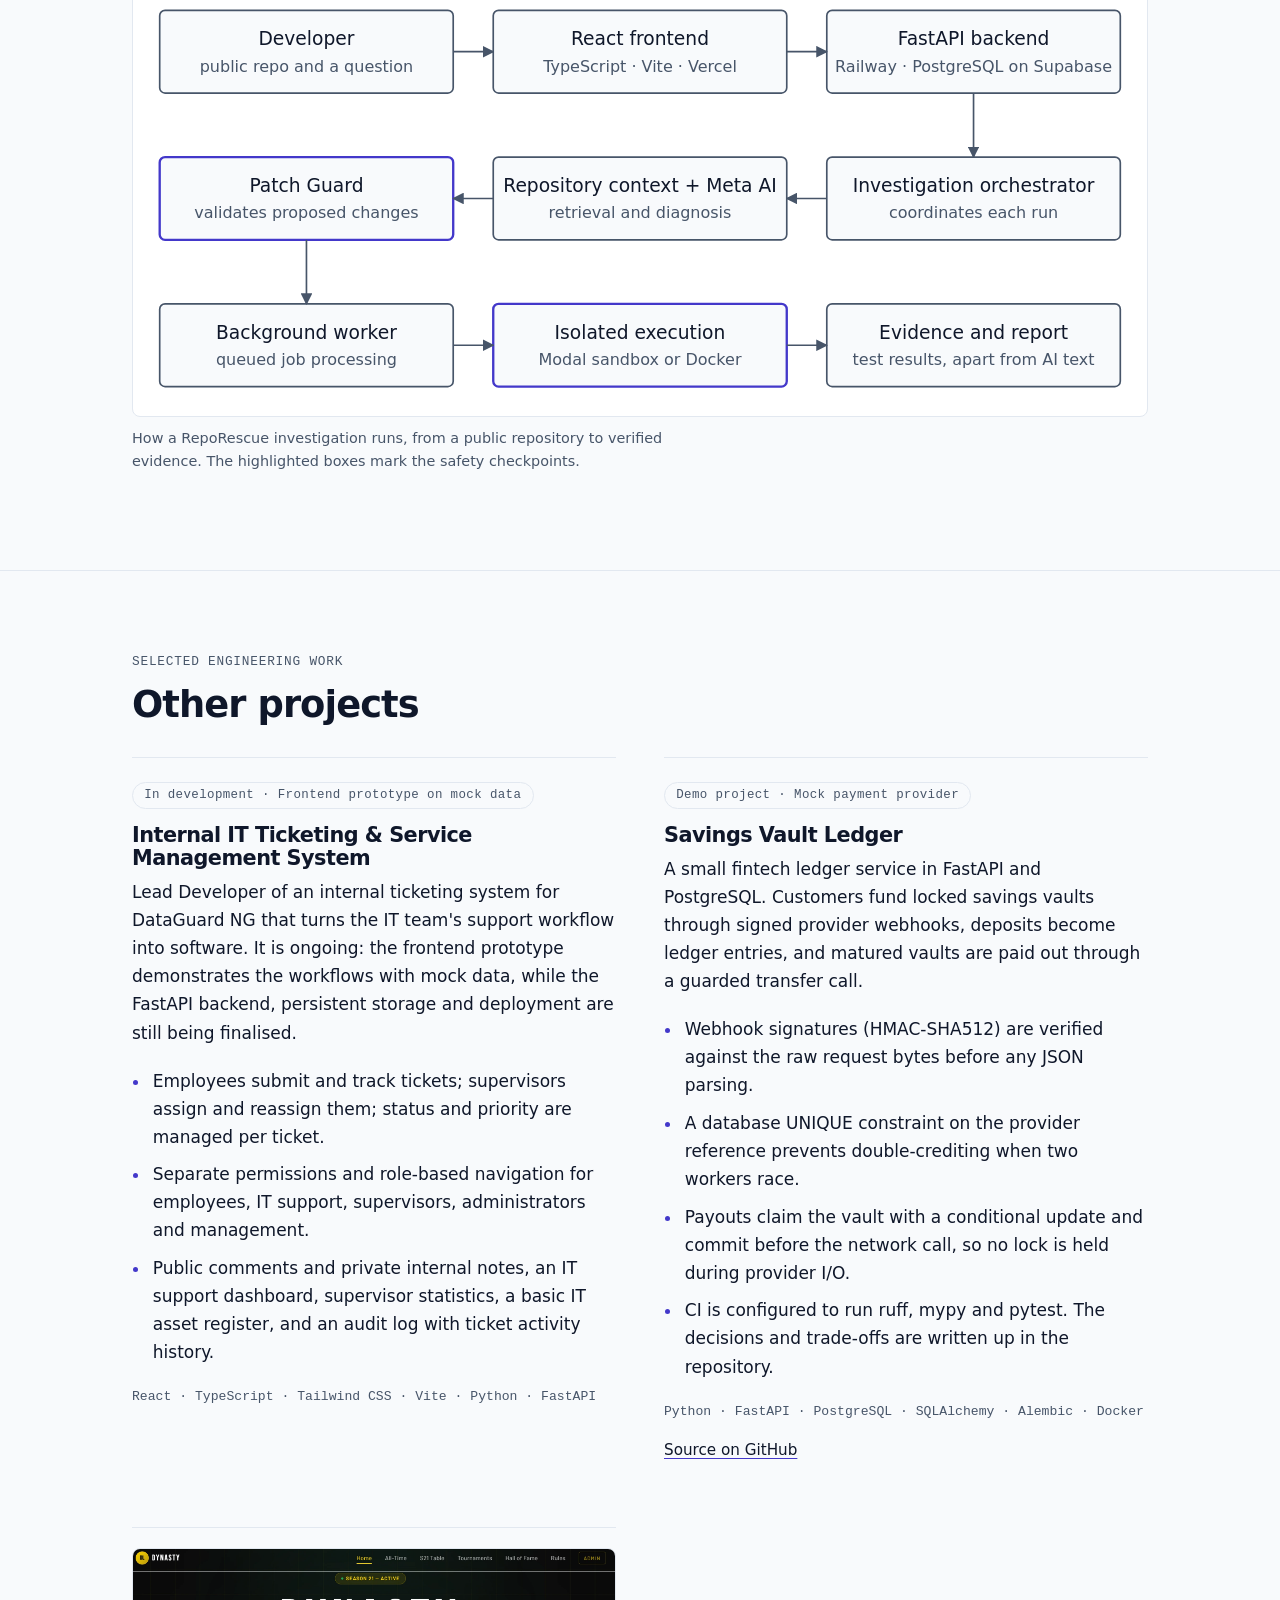
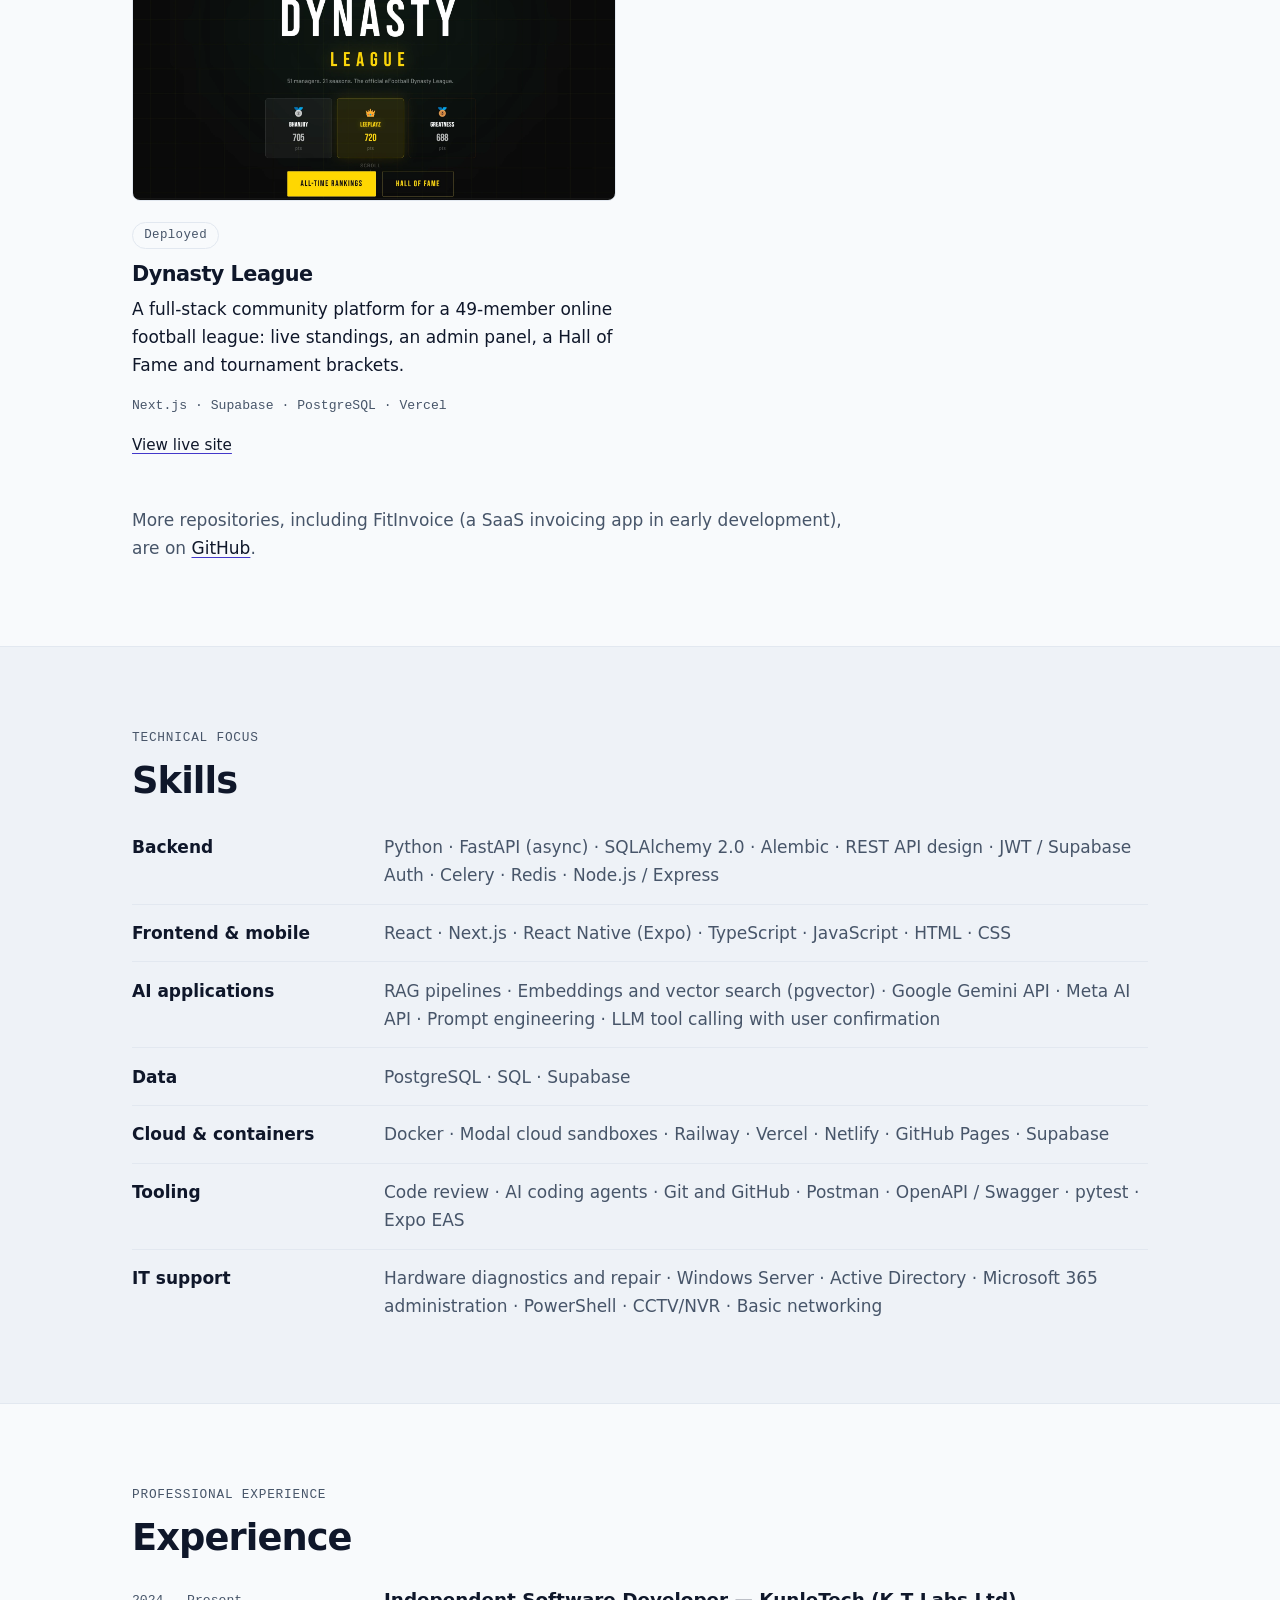
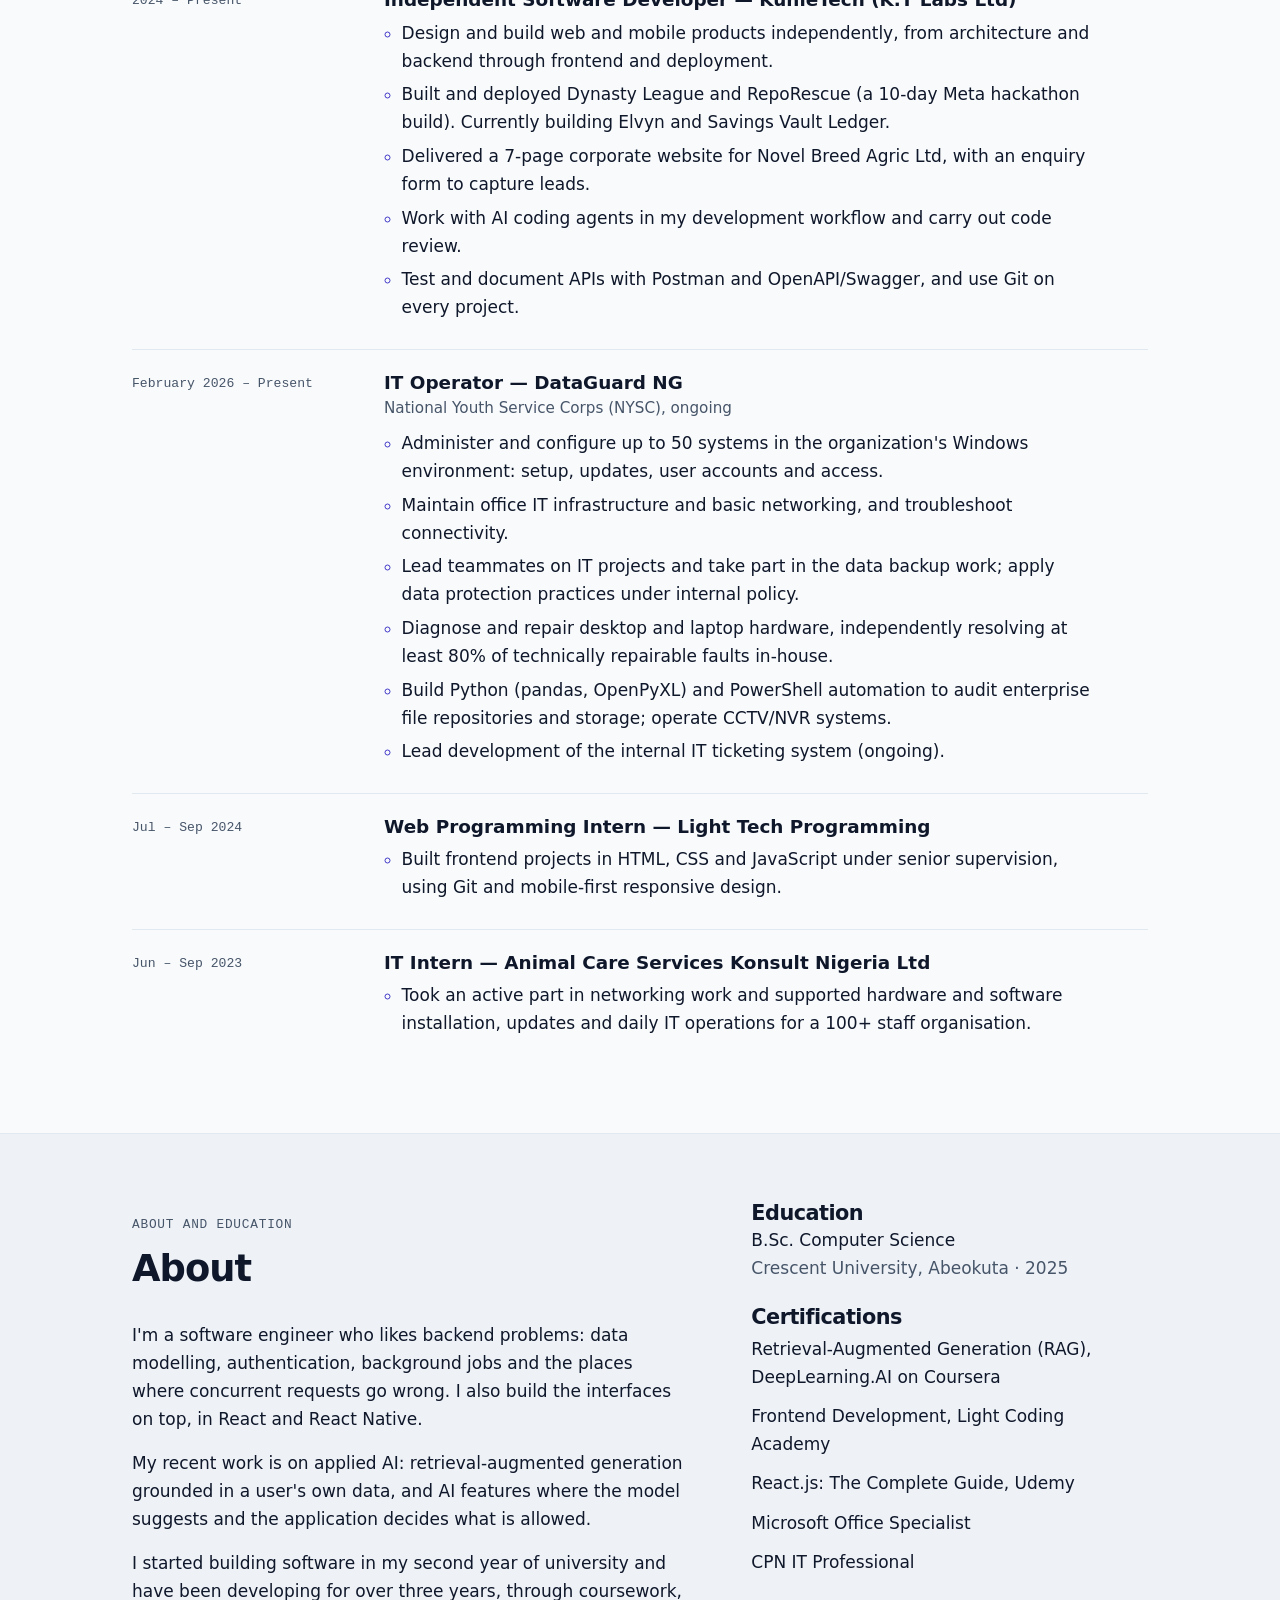
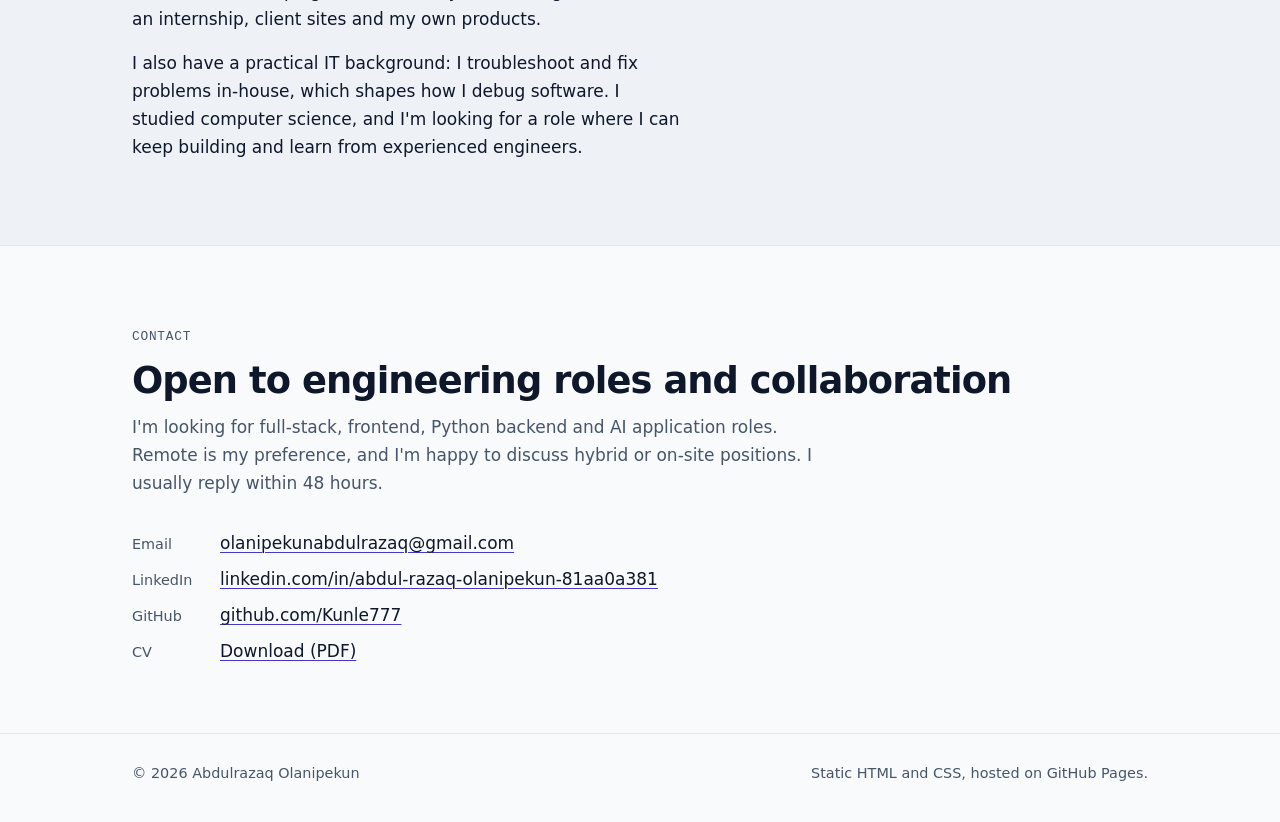
==== commit 067d35bc: "Add ticketing system project, align titles and DataGuard experience with CVs Co-Authored-By: Claude " ====
--- a/index.html
+++ b/index.html
@@ -259,6 +259,18 @@
         </div>
         <div class="work-grid">
           <article class="work-item">
+            <span class="status">In development · Frontend prototype on mock data</span>
+            <h3>Internal IT Ticketing &amp; Service Management System</h3>
+            <p>Lead Developer of an internal ticketing system for DataGuard NG that turns the IT team's support workflow into software. It is ongoing: the frontend prototype demonstrates the workflows with mock data, while the FastAPI backend, persistent storage and deployment are still being finalised.</p>
+            <ul class="points">
+              <li>Employees submit and track tickets; supervisors assign and reassign them; status and priority are managed per ticket.</li>
+              <li>Separate permissions and role-based navigation for employees, IT support, supervisors, administrators and management.</li>
+              <li>Public comments and private internal notes, an IT support dashboard, supervisor statistics, a basic IT asset register, and an audit log with ticket activity history.</li>
+            </ul>
+            <p class="stack">React · TypeScript · Tailwind CSS · Vite · Python · FastAPI</p>
+          </article>
+
+          <article class="work-item">
             <span class="status">Demo project · Mock payment provider</span>
             <h3>Savings Vault Ledger</h3>
             <p>A small fintech ledger service in FastAPI and PostgreSQL. Customers fund locked savings vaults through signed provider webhooks, deposits become ledger entries, and matured vaults are paid out through a guarded transfer call.</p>
@@ -298,7 +310,7 @@
           <div><dt>Data</dt><dd>PostgreSQL · SQL · Supabase</dd></div>
           <div><dt>Cloud &amp; containers</dt><dd>Docker · Modal cloud sandboxes · Railway · Vercel · Netlify · GitHub Pages · Supabase</dd></div>
           <div><dt>Tooling</dt><dd>Code review · AI coding agents · Git and GitHub · Postman · OpenAPI / Swagger · pytest · Expo EAS</dd></div>
-          <div><dt>IT support</dt><dd>Windows · Systems administration · Basic networking · Hardware and software support</dd></div>
+          <div><dt>IT support</dt><dd>Hardware diagnostics and repair · Windows Server · Active Directory · Microsoft 365 administration · PowerShell · CCTV/NVR · Basic networking</dd></div>
         </dl>
       </div>
     </section>
@@ -313,7 +325,7 @@
           <li>
             <div class="when">2024 – Present</div>
             <div>
-              <h3>Founder &amp; Full-Stack Software Engineer — KunleTech (K.T Labs Ltd)</h3>
+              <h3>Independent Software Developer — KunleTech (K.T Labs Ltd)</h3>
               <ul>
                 <li>Design and build web and mobile products independently, from architecture and backend through frontend and deployment.</li>
                 <li>Built and deployed Dynasty League and RepoRescue (a 10-day Meta hackathon build). Currently building Elvyn and Savings Vault Ledger.</li>
@@ -332,7 +344,9 @@
                 <li>Administer and configure up to 50 systems in the organization's Windows environment: setup, updates, user accounts and access.</li>
                 <li>Maintain office IT infrastructure and basic networking, and troubleshoot connectivity.</li>
                 <li>Lead teammates on IT projects and take part in the data backup work; apply data protection practices under internal policy.</li>
-                <li>Provide hands-on hardware and software support, solving most problems in-house.</li>
+                <li>Diagnose and repair desktop and laptop hardware, independently resolving at least 80% of technically repairable faults in-house.</li>
+                <li>Build Python (pandas, OpenPyXL) and PowerShell automation to audit enterprise file repositories and storage; operate CCTV/NVR systems.</li>
+                <li>Lead development of the internal IT ticketing system (ongoing).</li>
               </ul>
             </div>
           </li>
